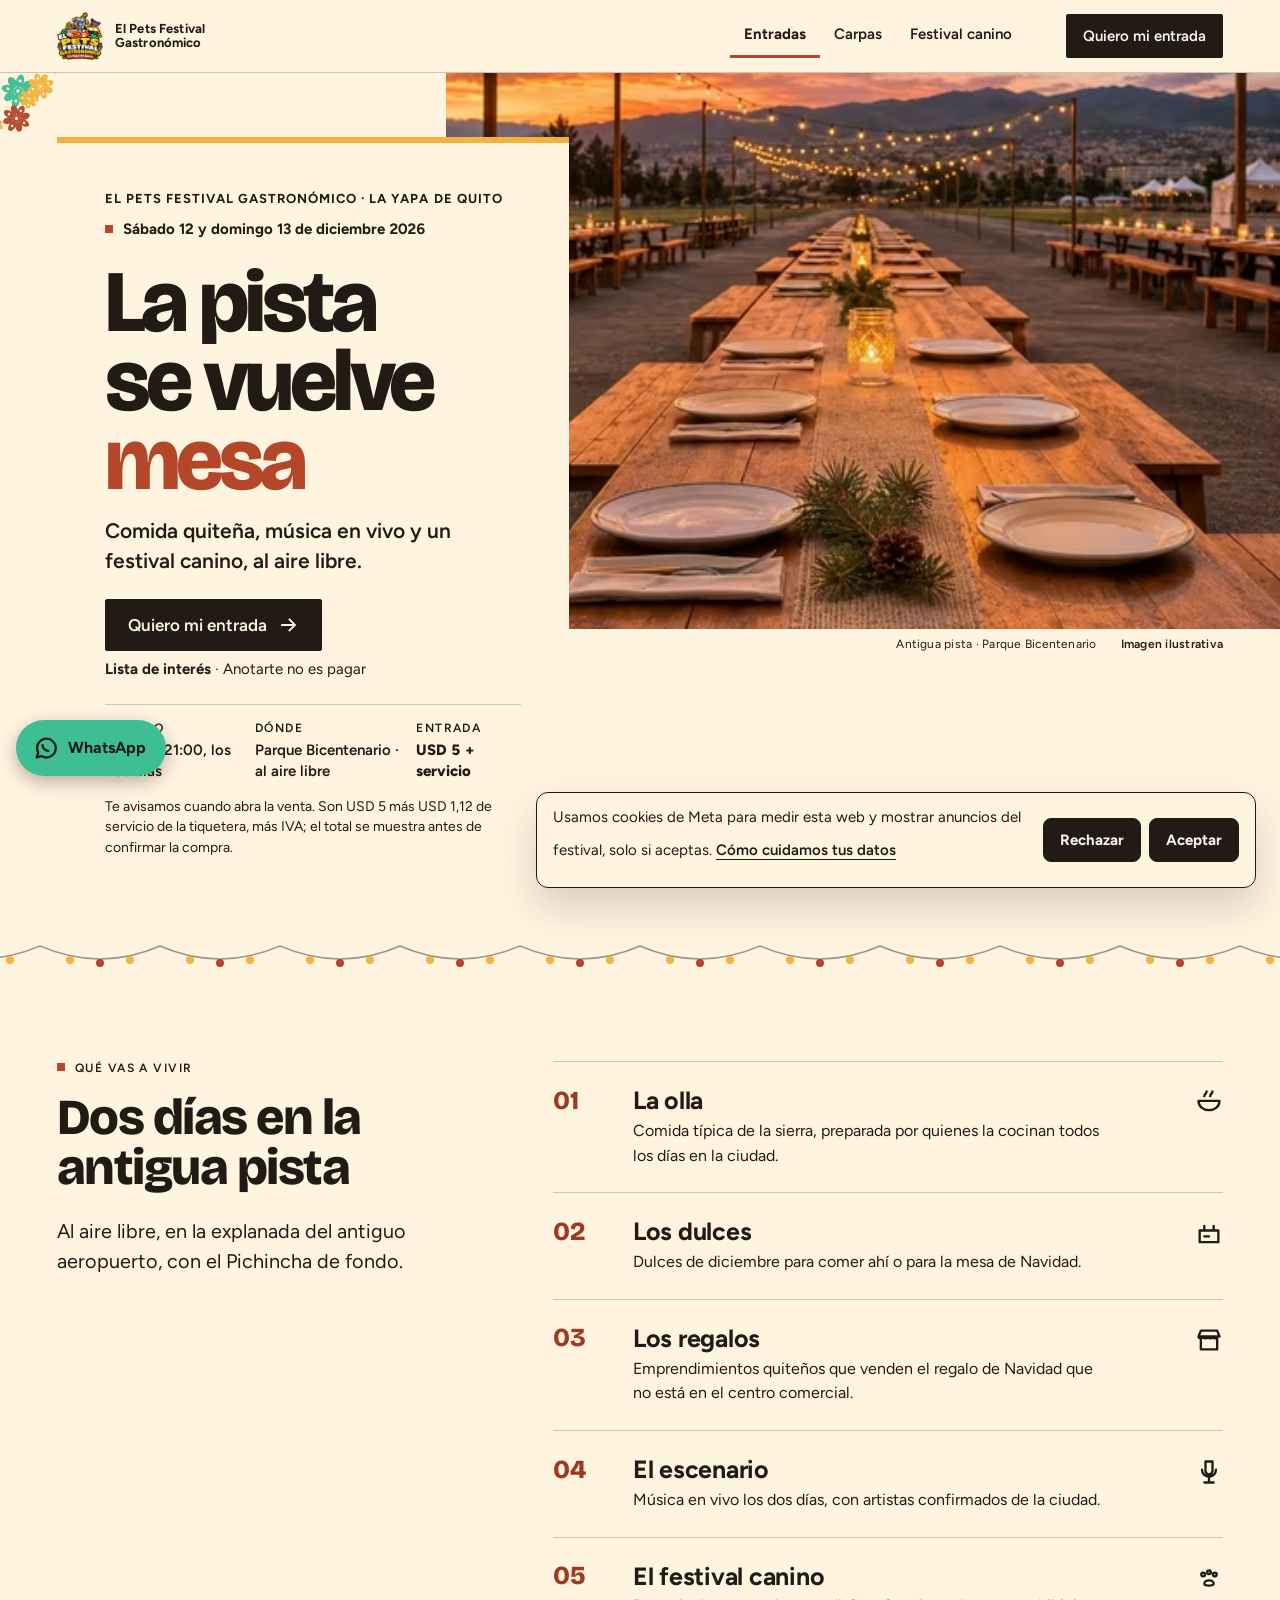
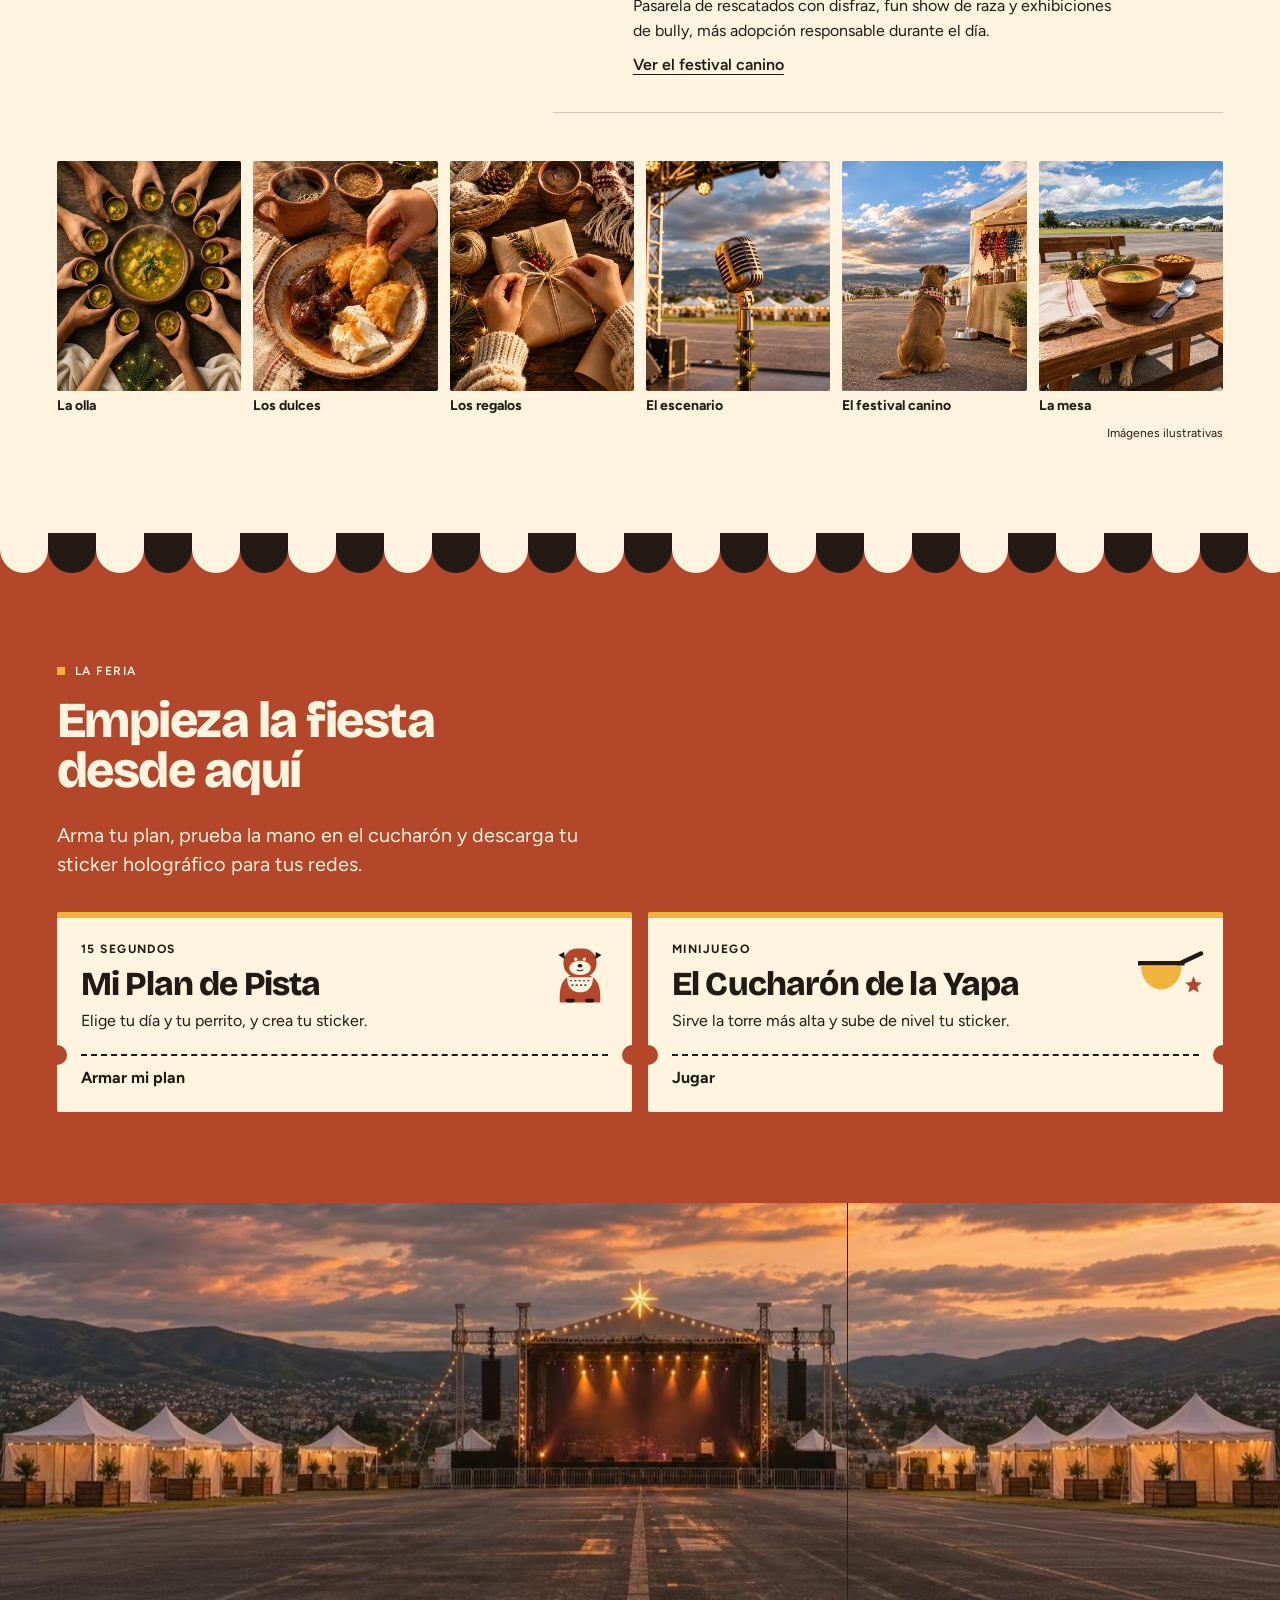
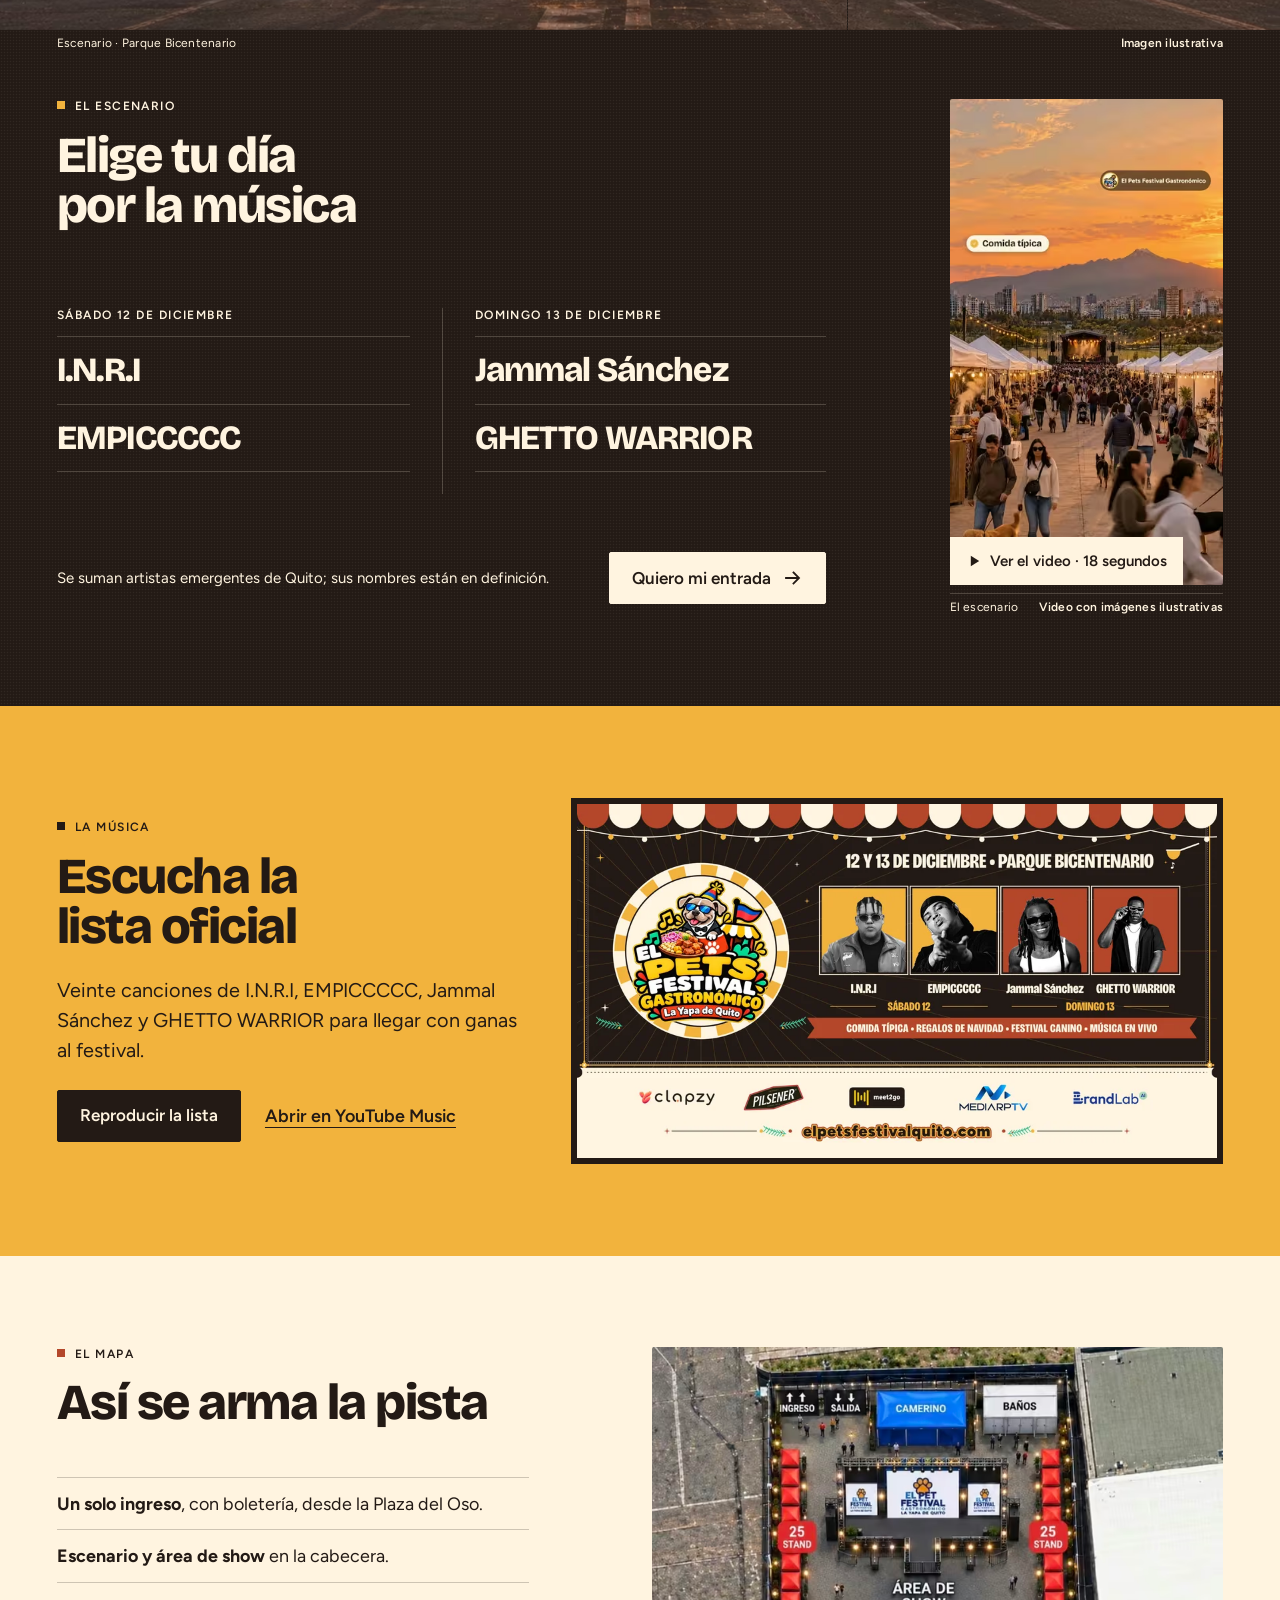
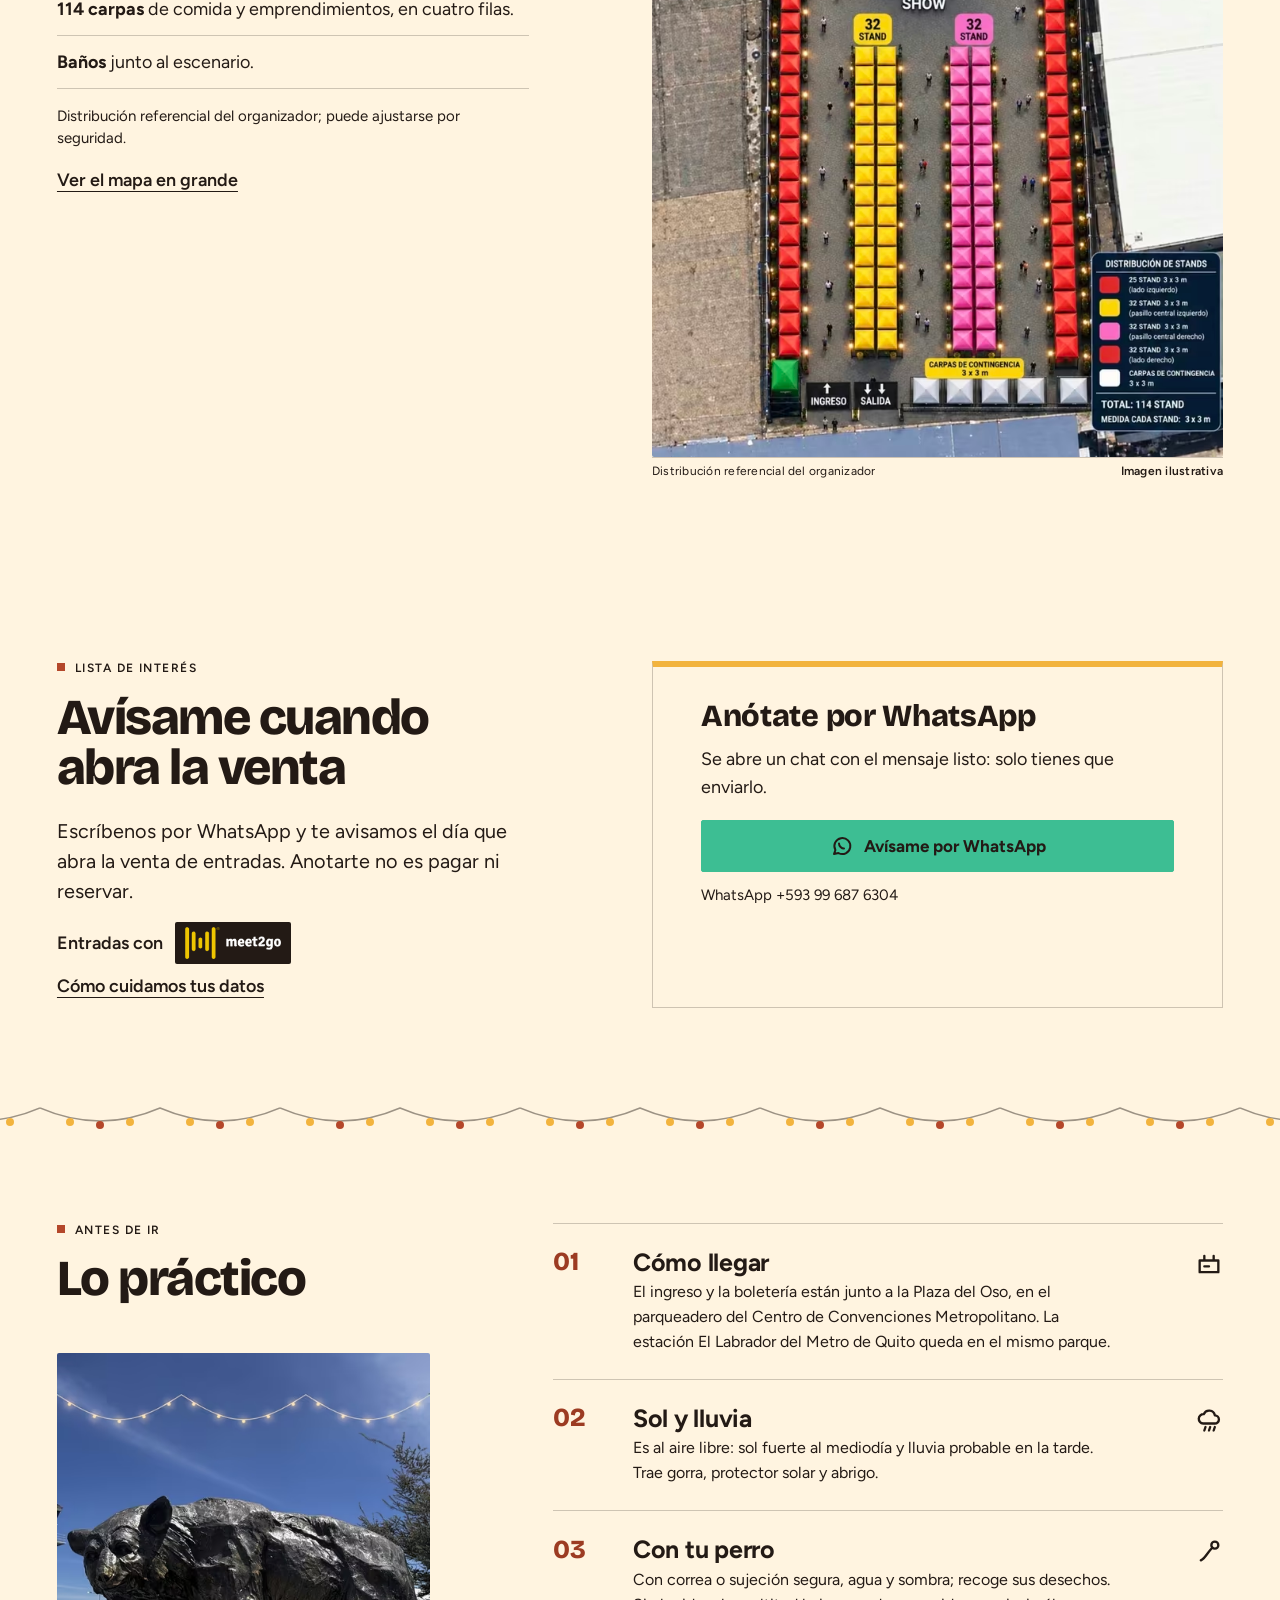
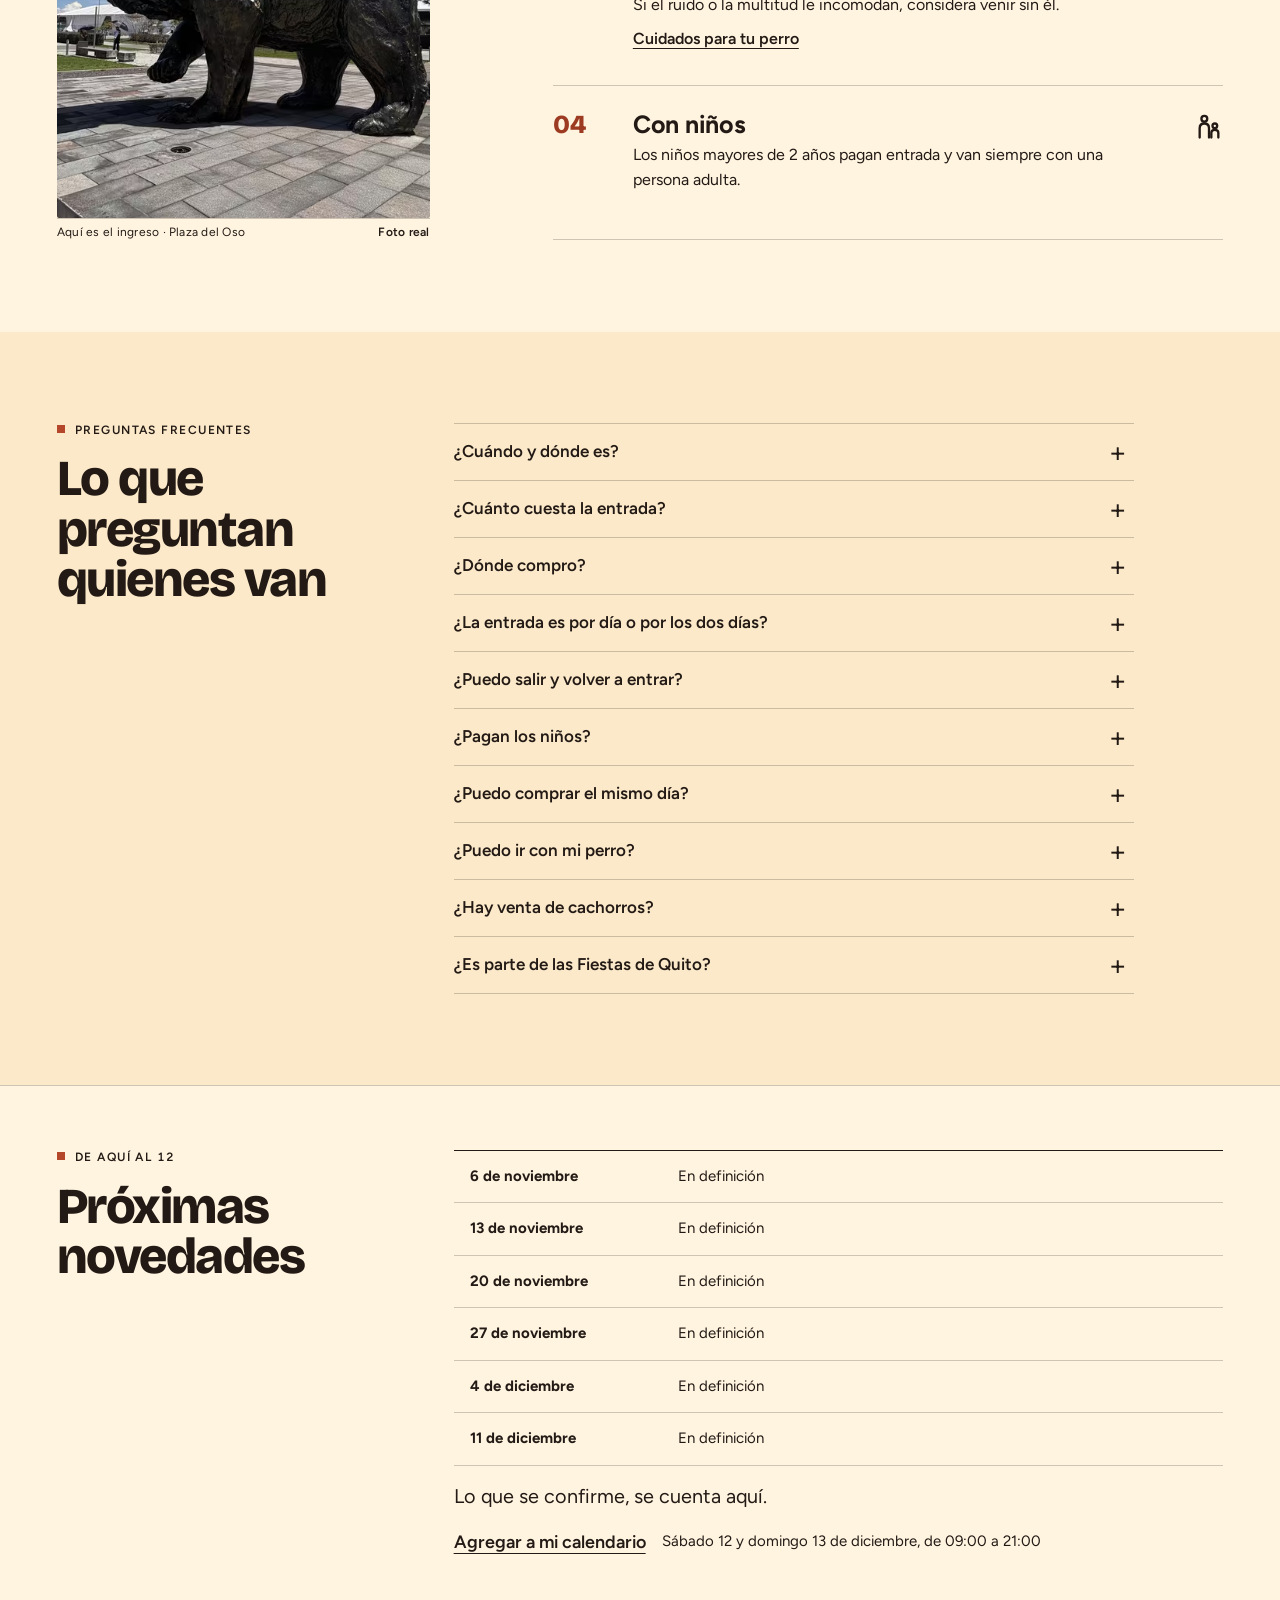
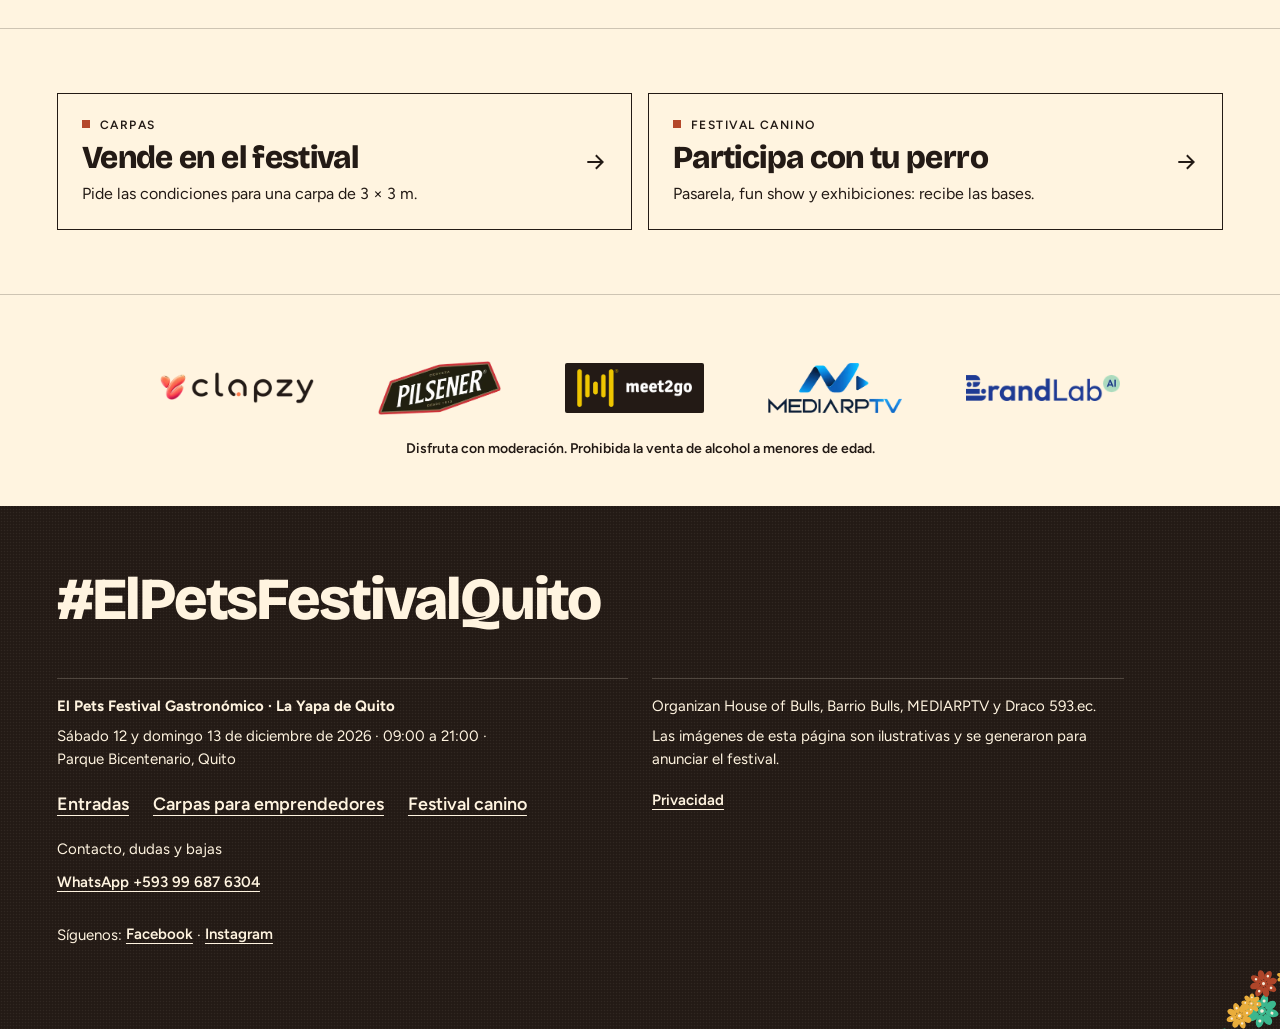
==== index.html @ fdac73c4 "Ajustes de la auditoría de La Feria Descarga con respaldo para guardar, compartir solo con el archiv" ====
<!doctype html>
<html lang="es-EC">
<head>
<meta charset="utf-8">
<meta name="viewport" content="width=device-width, initial-scale=1, viewport-fit=cover">
<title>El Pets Festival Gastronómico en Quito · 12 y 13 de diciembre</title>
<meta name="description" content="Comida típica, regalos de Navidad, festival canino y música en vivo en el Parque Bicentenario de Quito. 12 y 13 de diciembre de 2026, de 09:00 a 21:00.">
<meta name="robots" content="index, follow, max-image-preview:large, max-snippet:-1, max-video-preview:-1">
<meta name="theme-color" content="#FFF4E0">
<link rel="canonical" href="https://elpetsfestivalquito.com/">
<meta property="og:type" content="website">
<meta property="og:locale" content="es_EC">
<meta property="og:site_name" content="El Pets Festival Gastronómico">
<meta property="og:title" content="El Pets Festival Gastronómico · La Yapa de Quito · 12 y 13 de diciembre de 2026">
<meta property="og:description" content="09:00 a 21:00 cada día · Parque Bicentenario, Quito, ingreso por la Plaza del Oso · Entrada por día: USD 5 + USD 1,12 de servicio + IVA. La venta aún no abre: anótate y te avisamos.">
<meta property="og:url" content="https://elpetsfestivalquito.com/">
<meta property="og:image" content="https://elpetsfestivalquito.com/img/og-1200x630.jpg">
<meta property="og:image:type" content="image/jpeg">
<meta property="og:image:width" content="1200">
<meta property="og:image:height" content="630">
<meta property="og:image:alt" content="Imagen ilustrativa de El Pets Festival Gastronómico, 12 y 13 de diciembre de 2026, Parque Bicentenario, Quito">
<meta name="twitter:card" content="summary_large_image">
<meta name="twitter:title" content="El Pets Festival Gastronómico · La Yapa de Quito · 12 y 13 de diciembre de 2026">
<meta name="twitter:description" content="09:00 a 21:00 cada día · Parque Bicentenario, Quito, ingreso por la Plaza del Oso · Entrada por día: USD 5 + USD 1,12 de servicio + IVA. La venta aún no abre: anótate y te avisamos.">
<meta name="twitter:image" content="https://elpetsfestivalquito.com/img/og-1200x630.jpg">
<meta name="twitter:image:alt" content="Imagen ilustrativa de El Pets Festival Gastronómico, 12 y 13 de diciembre de 2026, Parque Bicentenario, Quito">
<link rel="preload" as="image" type="image/avif" media="(max-width: 599px)" href="img/r4/heroe-4x5-720.avif" imagesrcset="img/r4/heroe-4x5-480.avif 480w, img/r4/heroe-4x5-720.avif 720w, img/r4/heroe-4x5-1080.avif 1080w" imagesizes="100vw">
<link rel="preload" as="image" type="image/avif" media="(min-width: 600px)" href="img/r4/heroe-3x2-1440.avif" imagesrcset="img/r4/heroe-3x2-960.avif 960w, img/r4/heroe-3x2-1440.avif 1440w, img/r4/heroe-3x2-1728.avif 1728w" imagesizes="(min-width: 900px) 66vw, 100vw">
<link rel="preload" href="fonts/figtree-var.woff2" as="font" type="font/woff2" crossorigin>
<link rel="preload" href="fonts/bricolage-var.woff2" as="font" type="font/woff2" crossorigin>
<link rel="icon" href="favicon.svg" type="image/svg+xml">
<link rel="icon" href="favicon-48.png" sizes="48x48" type="image/png">
<link rel="icon" href="favicon-32.png" sizes="32x32" type="image/png">
<link rel="apple-touch-icon" href="apple-touch-icon.png">
<link rel="manifest" href="site.webmanifest">
<link rel="stylesheet" href="css/estilos.css?v=r77">
<script type="application/ld+json">
{
 "@context": "https://schema.org",
 "@graph": [
  {
   "@type": "WebSite",
   "@id": "https://elpetsfestivalquito.com/#website",
   "url": "https://elpetsfestivalquito.com/",
   "name": "El Pets Festival Gastronómico",
   "alternateName": "El Pets Festival Gastronómico · La Yapa de Quito",
   "inLanguage": "es-EC"
  },
  {
   "@type": "WebPage",
   "@id": "https://elpetsfestivalquito.com/#pagina",
   "url": "https://elpetsfestivalquito.com/",
   "name": "El Pets Festival Gastronómico · entradas",
   "inLanguage": "es-EC",
   "isPartOf": {
    "@id": "https://elpetsfestivalquito.com/#website"
   },
   "mainEntity": {
    "@id": "https://elpetsfestivalquito.com/#festival-2026"
   }
  },
  {
   "@type": "Event",
   "@id": "https://elpetsfestivalquito.com/#festival-2026",
   "sameAs": [
    "https://www.facebook.com/1439126199282867",
    "https://www.instagram.com/elpetsfestivalquito/"
   ],
   "url": "https://elpetsfestivalquito.com/",
   "name": "El Pets Festival Gastronómico · La Yapa de Quito",
   "description": "Festival al aire libre de comida típica quiteña, dulces de diciembre, regalos de emprendedores, festival canino, adopción responsable y música en vivo. Sábado 12 y domingo 13 de diciembre de 2026, de 09:00 a 21:00 cada día. Ingreso y boletería por la Plaza del Oso. Se necesita una entrada por día: USD 5 más USD 1,12 de servicio de la tiquetera, más IVA. La venta aún no abre.",
   "inLanguage": "es-EC",
   "startDate": "2026-12-12T09:00:00-05:00",
   "endDate": "2026-12-13T21:00:00-05:00",
   "eventStatus": "https://schema.org/EventScheduled",
   "eventAttendanceMode": "https://schema.org/OfflineEventAttendanceMode",
   "isAccessibleForFree": false,
   "offers": {
    "@type": "Offer",
    "url": "https://elpetsfestivalquito.com/#lista",
    "price": "5.00",
    "priceCurrency": "USD",
    "availability": "https://schema.org/PreOrder",
    "description": "Entrada por día: USD 5 más USD 1,12 de servicio de la tiquetera, más IVA. La venta aún no abre."
   },
   "location": {
    "@id": "https://elpetsfestivalquito.com/#lugar"
   },
   "image": [
    "https://elpetsfestivalquito.com/img/evento/evento-1x1.jpg",
    "https://elpetsfestivalquito.com/img/evento/evento-4x3.jpg",
    "https://elpetsfestivalquito.com/img/evento/evento-16x9.jpg"
   ],
   "organizer": [
    {
     "@type": "Organization",
     "name": "House of Bulls",
     "url": "https://elpetsfestivalquito.com/"
    },
    {
     "@type": "Organization",
     "name": "Barrio Bulls",
     "url": "https://elpetsfestivalquito.com/"
    },
    {
     "@type": "Organization",
     "name": "MEDIARPTV",
     "url": "https://elpetsfestivalquito.com/"
    },
    {
     "@type": "Organization",
     "name": "Draco 593.ec",
     "url": "https://elpetsfestivalquito.com/"
    }
   ],
   "performer": [
    {
     "@type": "MusicGroup",
     "name": "I.N.R.I"
    },
    {
     "@type": "MusicGroup",
     "name": "EMPICCCCC"
    },
    {
     "@type": "Person",
     "name": "Jammal Sánchez"
    },
    {
     "@type": "MusicGroup",
     "name": "GHETTO WARRIOR"
    }
   ],
   "subEvent": [
    {
     "@type": "Event",
     "@id": "https://elpetsfestivalquito.com/#sabado-12",
     "url": "https://elpetsfestivalquito.com/",
     "name": "El Pets Festival Gastronómico · sábado 12 de diciembre",
     "description": "Jornada de 09:00 a 21:00. En el escenario: I.N.R.I y EMPICCCCC.",
     "startDate": "2026-12-12T09:00:00-05:00",
     "endDate": "2026-12-12T21:00:00-05:00",
     "eventStatus": "https://schema.org/EventScheduled",
     "eventAttendanceMode": "https://schema.org/OfflineEventAttendanceMode",
     "location": {
      "@id": "https://elpetsfestivalquito.com/#lugar"
     },
     "image": [
      "https://elpetsfestivalquito.com/img/evento/evento-1x1.jpg",
      "https://elpetsfestivalquito.com/img/evento/evento-4x3.jpg",
      "https://elpetsfestivalquito.com/img/evento/evento-16x9.jpg"
     ],
     "performer": [
      {
       "@type": "MusicGroup",
       "name": "I.N.R.I"
      },
      {
       "@type": "MusicGroup",
       "name": "EMPICCCCC"
      }
     ],
     "organizer": [
      {
       "@type": "Organization",
       "name": "House of Bulls",
       "url": "https://elpetsfestivalquito.com/"
      },
      {
       "@type": "Organization",
       "name": "Barrio Bulls",
       "url": "https://elpetsfestivalquito.com/"
      },
      {
       "@type": "Organization",
       "name": "MEDIARPTV",
       "url": "https://elpetsfestivalquito.com/"
      },
      {
       "@type": "Organization",
       "name": "Draco 593.ec",
       "url": "https://elpetsfestivalquito.com/"
      }
     ],
     "offers": {
      "@type": "Offer",
      "url": "https://elpetsfestivalquito.com/#lista",
      "price": "5.00",
      "priceCurrency": "USD",
      "availability": "https://schema.org/PreOrder",
      "description": "Entrada por día: USD 5 más USD 1,12 de servicio de la tiquetera, más IVA. La venta aún no abre."
     }
    },
    {
     "@type": "Event",
     "@id": "https://elpetsfestivalquito.com/#domingo-13",
     "url": "https://elpetsfestivalquito.com/",
     "name": "El Pets Festival Gastronómico · domingo 13 de diciembre",
     "description": "Jornada de 09:00 a 21:00. En el escenario: Jammal Sánchez y GHETTO WARRIOR.",
     "startDate": "2026-12-13T09:00:00-05:00",
     "endDate": "2026-12-13T21:00:00-05:00",
     "eventStatus": "https://schema.org/EventScheduled",
     "eventAttendanceMode": "https://schema.org/OfflineEventAttendanceMode",
     "location": {
      "@id": "https://elpetsfestivalquito.com/#lugar"
     },
     "image": [
      "https://elpetsfestivalquito.com/img/evento/evento-1x1.jpg",
      "https://elpetsfestivalquito.com/img/evento/evento-4x3.jpg",
      "https://elpetsfestivalquito.com/img/evento/evento-16x9.jpg"
     ],
     "performer": [
      {
       "@type": "Person",
       "name": "Jammal Sánchez"
      },
      {
       "@type": "MusicGroup",
       "name": "GHETTO WARRIOR"
      }
     ],
     "organizer": [
      {
       "@type": "Organization",
       "name": "House of Bulls",
       "url": "https://elpetsfestivalquito.com/"
      },
      {
       "@type": "Organization",
       "name": "Barrio Bulls",
       "url": "https://elpetsfestivalquito.com/"
      },
      {
       "@type": "Organization",
       "name": "MEDIARPTV",
       "url": "https://elpetsfestivalquito.com/"
      },
      {
       "@type": "Organization",
       "name": "Draco 593.ec",
       "url": "https://elpetsfestivalquito.com/"
      }
     ],
     "offers": {
      "@type": "Offer",
      "url": "https://elpetsfestivalquito.com/#lista",
      "price": "5.00",
      "priceCurrency": "USD",
      "availability": "https://schema.org/PreOrder",
      "description": "Entrada por día: USD 5 más USD 1,12 de servicio de la tiquetera, más IVA. La venta aún no abre."
     }
    }
   ]
  },
  {
   "@type": "Place",
   "@id": "https://elpetsfestivalquito.com/#lugar",
   "name": "Parque Bicentenario, espacio exterior del Centro de Convenciones Metropolitano de Quito",
   "description": "Al aire libre, en la explanada del antiguo aeropuerto. Ingreso y boletería por la Plaza del Oso, en el parqueadero del Centro de Convenciones.",
   "address": {
    "@type": "PostalAddress",
    "streetAddress": "Av. Amazonas y Curaray",
    "addressLocality": "Quito",
    "addressRegion": "Pichincha",
    "addressCountry": "EC"
   }
  }
 ]
}
</script>
<script>/* Si una imagen falla, usa su JPG o PNG y reintenta una vez. */document.addEventListener("error",function(e){var i=e.target;if(!i||i.tagName!=="IMG"||i.dataset.r)return;i.dataset.r="1";var p=i.parentNode;if(p&&p.tagName==="PICTURE"){[].slice.call(p.querySelectorAll("source")).forEach(function(s){p.removeChild(s)})}var u=(i.getAttribute("src")||"").split("?")[0];i.removeAttribute("srcset");setTimeout(function(){i.src=u+"?r=1"},800)},true);</script>
</head>
<body class="pagina-entrada">
<svg class="sprite" aria-hidden="true" focusable="false" width="0" height="0">
 <symbol id="i-flecha" viewBox="0 0 20 20"><path d="M3 10h12M10.5 4.5 16 10l-5.5 5.5" fill="none" stroke="currentColor" stroke-width="1.8" stroke-linecap="square"/></symbol>
 <symbol id="i-play" viewBox="0 0 20 20"><path d="M6 3.5v13L16.5 10z" fill="currentColor"/></symbol>
</svg>
<a class="saltar" href="#principal">Saltar al contenido</a>

<header class="barra" role="banner">
 <div class="barra__in">
  <a class="barra__marca" href="./" aria-label="El Pets Festival Gastronómico, página de entradas">
   <img data-rol="logo" src="[data-uri]" width="46" height="48" alt="">
   <span class="barra__nombre" aria-hidden="true">El Pets Festival<br>Gastronómico</span>
  </a>
  <nav class="paginas" aria-label="Páginas del festival">
   <a href="./" aria-current="page"><span class="corto">Entradas</span><span class="largo">Entradas</span></a>
   <a href="carpas.html"><span class="corto">Carpas</span><span class="largo">Carpas</span></a>
   <a href="canino.html"><span class="corto">Canino</span><span class="largo">Festival canino</span></a>
  </nav>
  <a class="boton boton--chico" href="https://wa.me/593996876304?text=Hola%2C%20quiero%20que%20me%20avisen%20cuando%20abra%20la%20venta%20de%20entradas%20de%20El%20Pets%20Festival." target="_blank" rel="noopener">Quiero mi entrada</a>
 </div>
</header>

<main id="principal">
<section class="heroe" id="inicio" aria-labelledby="titulo">
 <img class="papel papel--heroe" src="[data-uri]" alt="" aria-hidden="true" width="120" height="120">
 <figure class="heroe__foto foto">
  <picture><source media="(min-width: 600px)" type="image/avif" srcset="img/r4/heroe-3x2-960.avif 960w, img/r4/heroe-3x2-1440.avif 1440w, img/r4/heroe-3x2-1728.avif 1728w" sizes="(min-width: 900px) 66vw, 100vw"><source media="(min-width: 600px)" type="image/webp" srcset="img/r4/heroe-3x2-960.webp 960w, img/r4/heroe-3x2-1440.webp 1440w, img/r4/heroe-3x2-1728.webp 1728w" sizes="(min-width: 900px) 66vw, 100vw"><source media="(min-width: 600px)" srcset="img/r4/heroe-3x2-960.jpg 960w, img/r4/heroe-3x2-1440.jpg 1440w, img/r4/heroe-3x2-1728.jpg 1728w" sizes="(min-width: 900px) 66vw, 100vw" width="1440" height="960"><source type="image/avif" srcset="img/r4/heroe-4x5-480.avif 480w, img/r4/heroe-4x5-720.avif 720w, img/r4/heroe-4x5-1080.avif 1080w" sizes="100vw"><source type="image/webp" srcset="img/r4/heroe-4x5-480.webp 480w, img/r4/heroe-4x5-720.webp 720w, img/r4/heroe-4x5-1080.webp 1080w" sizes="100vw"><img data-rol="imagen" src="img/r4/heroe-4x5-720.jpg" srcset="img/r4/heroe-4x5-480.jpg 480w, img/r4/heroe-4x5-720.jpg 720w, img/r4/heroe-4x5-1080.jpg 1080w" sizes="100vw" width="720" height="900" fetchpriority="high" alt="Mesa larga de madera con ramas de pino y velas sobre la antigua pista del Parque Bicentenario al atardecer, bajo hilos de luces, con carpas blancas y las montañas al fondo"></picture>
  <figcaption class="foto__pie"><span class="foto__lugar">Antigua pista · Parque Bicentenario</span><span>Imagen ilustrativa</span></figcaption>
 </figure>

 <div class="heroe__cartela cartela">
  <p class="portada__evento">El Pets Festival Gastronómico · La Yapa de Quito</p>
  <p class="heroe__fecha ceja-marca" data-rol="etiqueta" data-invariante="fecha">Sábado 12 y domingo 13 de diciembre <span class="anio">2026</span></p>
  <h1 id="titulo" data-rol="titular" data-invariante="h1"><span>La pista</span> <span>se vuelve</span> <span class="mesa">mesa</span></h1>
  <p class="portada__bajada">Comida quiteña, música en vivo y un festival canino, al aire libre.</p>
  <div class="heroe__acciones">
   <a class="boton" href="https://wa.me/593996876304?text=Hola%2C%20quiero%20que%20me%20avisen%20cuando%20abra%20la%20venta%20de%20entradas%20de%20El%20Pets%20Festival." target="_blank" rel="noopener" data-rol="cta">Quiero mi entrada <svg class="boton__flecha" aria-hidden="true" focusable="false"><use href="#i-flecha"/></svg></a>
   <p class="heroe__lista"><strong>Lista de interés</strong> · Anotarte no es pagar</p>
  </div>
  <dl class="datos">
   <div><dt>Cuándo</dt><dd>09:00 a 21:00, los dos días</dd></div>
   <div><dt>Dónde</dt><dd>Parque Bicentenario · al aire libre</dd></div>
   <div><dt>Entrada</dt><dd class="precio" data-rol="cifra" data-invariante="precio">USD 5 + servicio</dd></div>
  </dl>
  <p class="micro precio__nota">Te avisamos cuando abra la venta. Son USD 5 más USD 1,12 de servicio de la tiquetera, más IVA; el total se muestra antes de confirmar la compra.</p>
 </div>

</section>

<div class="hilo" aria-hidden="true"></div>
<section class="seccion pista" id="vivir" aria-labelledby="t-vivir">
 <div class="contenedor reticula">
  <header class="pista__cabeza">
   <p class="indice">Qué vas a vivir</p>
   <h2 id="t-vivir">Dos días en la antigua pista</h2>
   <p class="intro">Al aire libre, en la explanada del antiguo aeropuerto, con el Pichincha de fondo.</p>
  </header>
  <ol class="menu" role="list">
   <li class="menu__fila"><span class="menu__num">01</span><div><h3>La olla</h3><p>Comida típica de la sierra, preparada por quienes la cocinan todos los días en la ciudad.</p></div><img src="img/pictos/picto_comida.svg" alt="" width="28" height="28"></li>
   <li class="menu__fila"><span class="menu__num">02</span><div><h3>Los dulces</h3><p>Dulces de diciembre para comer ahí o para la mesa de Navidad.</p></div><img src="img/pictos/picto_asistir.svg" alt="" width="28" height="28"></li>
   <li class="menu__fila"><span class="menu__num">03</span><div><h3>Los regalos</h3><p>Emprendimientos quiteños que venden el regalo de Navidad que no está en el centro comercial.</p></div><img src="img/pictos/picto_expositores.svg" alt="" width="28" height="28"></li>
   <li class="menu__fila"><span class="menu__num">04</span><div><h3>El escenario</h3><p>Música en vivo los dos días, con artistas confirmados de la ciudad.</p></div><img src="img/pictos/picto_escenario.svg" alt="" width="28" height="28"></li>
   <li class="menu__fila"><span class="menu__num">05</span><div><h3>El festival canino</h3><p>Pasarela de rescatados con disfraz, fun show de raza y exhibiciones de bully, más adopción responsable durante el día. <a class="enlace" href="canino.html">Ver el festival canino</a></p></div><img src="img/pictos/picto_festival_canino.svg" alt="" width="28" height="28"></li>
  </ol>
  <ul class="vitrina" role="list"><li><picture><source type="image/avif" srcset="img/r4/v-olla-360.avif 360w, img/r4/v-olla-540.avif 540w" sizes="(min-width: 900px) 15vw, (min-width: 600px) 30vw, 46vw"><source type="image/webp" srcset="img/r4/v-olla-360.webp 360w, img/r4/v-olla-540.webp 540w" sizes="(min-width: 900px) 15vw, (min-width: 600px) 30vw, 46vw"><img src="img/r4/v-olla-540.jpg" srcset="img/r4/v-olla-360.jpg 360w, img/r4/v-olla-540.jpg 540w" sizes="(min-width: 900px) 15vw, (min-width: 600px) 30vw, 46vw" width="360" height="450" loading="lazy" decoding="async" alt="Manos alrededor de una olla de locro"></picture><span>La olla</span></li><li><picture><source type="image/avif" srcset="img/r4/v-dulces-360.avif 360w, img/r4/v-dulces-540.avif 540w" sizes="(min-width: 900px) 15vw, (min-width: 600px) 30vw, 46vw"><source type="image/webp" srcset="img/r4/v-dulces-360.webp 360w, img/r4/v-dulces-540.webp 540w" sizes="(min-width: 900px) 15vw, (min-width: 600px) 30vw, 46vw"><img src="img/r4/v-dulces-540.jpg" srcset="img/r4/v-dulces-360.jpg 360w, img/r4/v-dulces-540.jpg 540w" sizes="(min-width: 900px) 15vw, (min-width: 600px) 30vw, 46vw" width="360" height="450" loading="lazy" decoding="async" alt="Plato de dulces de diciembre con queso y empanadas"></picture><span>Los dulces</span></li><li><picture><source type="image/avif" srcset="img/r4/v-regalos-360.avif 360w, img/r4/v-regalos-540.avif 540w" sizes="(min-width: 900px) 15vw, (min-width: 600px) 30vw, 46vw"><source type="image/webp" srcset="img/r4/v-regalos-360.webp 360w, img/r4/v-regalos-540.webp 540w" sizes="(min-width: 900px) 15vw, (min-width: 600px) 30vw, 46vw"><img src="img/r4/v-regalos-540.jpg" srcset="img/r4/v-regalos-360.jpg 360w, img/r4/v-regalos-540.jpg 540w" sizes="(min-width: 900px) 15vw, (min-width: 600px) 30vw, 46vw" width="360" height="450" loading="lazy" decoding="async" alt="Manos atando un regalo de papel kraft con una ramita de pino"></picture><span>Los regalos</span></li><li><picture><source type="image/avif" srcset="img/r4/v-escenario-360.avif 360w, img/r4/v-escenario-540.avif 540w" sizes="(min-width: 900px) 15vw, (min-width: 600px) 30vw, 46vw"><source type="image/webp" srcset="img/r4/v-escenario-360.webp 360w, img/r4/v-escenario-540.webp 540w" sizes="(min-width: 900px) 15vw, (min-width: 600px) 30vw, 46vw"><img src="img/r4/v-escenario-540.jpg" srcset="img/r4/v-escenario-360.jpg 360w, img/r4/v-escenario-540.jpg 540w" sizes="(min-width: 900px) 15vw, (min-width: 600px) 30vw, 46vw" width="360" height="450" loading="lazy" decoding="async" alt="Micrófono con guirnalda de pino frente a la pista"></picture><span>El escenario</span></li><li><picture><source type="image/avif" srcset="img/r4/v-perro-360.avif 360w, img/r4/v-perro-540.avif 540w" sizes="(min-width: 900px) 15vw, (min-width: 600px) 30vw, 46vw"><source type="image/webp" srcset="img/r4/v-perro-360.webp 360w, img/r4/v-perro-540.webp 540w" sizes="(min-width: 900px) 15vw, (min-width: 600px) 30vw, 46vw"><img src="img/r4/v-perro-540.jpg" srcset="img/r4/v-perro-360.jpg 360w, img/r4/v-perro-540.jpg 540w" sizes="(min-width: 900px) 15vw, (min-width: 600px) 30vw, 46vw" width="360" height="450" loading="lazy" decoding="async" alt="Perro con pañuelo navideño mirando una carpa"></picture><span>El festival canino</span></li><li><picture><source type="image/avif" srcset="img/r4/v-mesa-360.avif 360w, img/r4/v-mesa-540.avif 540w" sizes="(min-width: 900px) 15vw, (min-width: 600px) 30vw, 46vw"><source type="image/webp" srcset="img/r4/v-mesa-360.webp 360w, img/r4/v-mesa-540.webp 540w" sizes="(min-width: 900px) 15vw, (min-width: 600px) 30vw, 46vw"><img src="img/r4/v-mesa-540.jpg" srcset="img/r4/v-mesa-360.jpg 360w, img/r4/v-mesa-540.jpg 540w" sizes="(min-width: 900px) 15vw, (min-width: 600px) 30vw, 46vw" width="360" height="450" loading="lazy" decoding="async" alt="Plato de locro sobre una mesa de madera en el parque"></picture><span>La mesa</span></li></ul><p class="vitrina__nota">Imágenes ilustrativas</p>
 </div>
</section>

<section class="seccion feria" id="feria" aria-labelledby="t-feria">
 <div class="contenedor">
  <header class="feria__cabeza">
   <p class="indice">La Feria</p>
   <h2 id="t-feria">Empieza la fiesta desde aquí</h2>
   <p class="intro">Arma tu plan, prueba la mano en el cucharón y descarga tu sticker holográfico para tus redes.</p>
  </header>
  <ul class="feria__boletos" role="list">
   <li><button class="boleto" type="button" id="feria-abrir-plan" data-pieza="plan"><img class="boleto__arte" src="img/pictos/perro_bully_babero.svg" width="96" height="96" loading="lazy" alt=""><span class="boleto__kicker">15 segundos</span><span class="boleto__titulo">Mi Plan de Pista</span><span class="boleto__texto">Elige tu día y tu perrito, y crea tu sticker.</span><span class="boleto__ir">Armar mi plan</span></button></li>
   <li><button class="boleto" type="button" id="feria-abrir-cucharon" data-pieza="cucharon"><svg class="boleto__arte" viewBox="0 0 96 96" aria-hidden="true"><path d="M58 40L88 26" stroke="#231A15" stroke-width="6" stroke-linecap="round"/><rect x="4" y="36" width="62" height="6" fill="#231A15"/><path d="M8 42H62C62 62 48 74 35 74S8 62 8 42Z" fill="#F2B33D"/><path d="M78 56l3 8 8 1-6 5 2 8-7-4-7 4 2-8-6-5 8-1Z" fill="#B4472A"/></svg><span class="boleto__kicker">Minijuego</span><span class="boleto__titulo">El Cucharón de la Yapa</span><span class="boleto__texto">Sirve la torre más alta y sube de nivel tu sticker.</span><span class="boleto__ir">Jugar</span></button></li>
  </ul>
  <div class="feria__escena" id="feria-escena" hidden></div>
 </div>
</section>

<section class="seccion cartel grano" id="cartel" aria-labelledby="t-cartel">
 <figure class="foto cartel__banda"><picture><source type="image/avif" srcset="img/r4/escenario-16x9-960.avif 960w, img/r4/escenario-16x9-1536.avif 1536w" sizes="100vw"><source type="image/webp" srcset="img/r4/escenario-16x9-960.webp 960w, img/r4/escenario-16x9-1536.webp 1536w" sizes="100vw"><img src="img/r4/escenario-16x9-960.jpg" srcset="img/r4/escenario-16x9-960.jpg 960w, img/r4/escenario-16x9-1536.jpg 1536w" sizes="100vw" width="1536" height="864" loading="lazy" decoding="async" alt="Escenario iluminado al atardecer sobre la antigua pista, con una estrella dorada en el techo y carpas blancas a los lados"></picture><figcaption class="foto__pie contenedor"><span class="foto__lugar">Escenario · Parque Bicentenario</span><span>Imagen ilustrativa</span></figcaption></figure>
 <div class="contenedor reticula">
  <header class="cartel__cabeza">
   <p class="indice">El escenario</p>
   <h2 id="t-cartel">Elige tu día por la música</h2>
  </header>
  <div class="dias">
   <article class="dia">
    <h3><span class="dia__nombre">Sábado</span> 12 de diciembre</h3>
    <ul role="list">
     <li><span class="artista">I.N.R.I</span></li>
     <li><span class="artista">EMPICCCCC</span></li>
    </ul>
   </article>
   <article class="dia">
    <h3><span class="dia__nombre">Domingo</span> 13 de diciembre</h3>
    <ul role="list">
     <li><span class="artista">Jammal Sánchez</span></li>
     <li><span class="artista">GHETTO WARRIOR</span></li>
    </ul>
   </article>
  </div>
  <div class="cartel__pie">
   <p class="nota">Se suman artistas emergentes de Quito; sus nombres están en definición.</p>
   <a class="boton boton--claro" href="https://wa.me/593996876304?text=Hola%2C%20quiero%20que%20me%20avisen%20cuando%20abra%20la%20venta%20de%20entradas%20de%20El%20Pets%20Festival." target="_blank" rel="noopener">Quiero mi entrada <svg class="boton__flecha" aria-hidden="true" focusable="false"><use href="#i-flecha"/></svg></a>
  </div>
  <figure class="video foto">
   <button class="video__abrir" type="button" id="abrir-video" aria-controls="video-yapa">
    <picture>
     <source type="image/avif" srcset="video/poster-360.avif 360w, video/poster-540.avif 540w" sizes="(min-width: 900px) 22vw, 340px">
     <source type="image/webp" srcset="video/poster-360.webp 360w, video/poster-540.webp 540w" sizes="(min-width: 900px) 22vw, 340px">
     <img src="video/poster-360.jpg" srcset="video/poster-360.jpg 360w, video/poster-540.jpg 540w" sizes="(min-width: 900px) 22vw, 340px" width="360" height="640" loading="lazy" decoding="async" alt="">
    </picture>
    <span class="video__boton"><svg aria-hidden="true" focusable="false"><use href="#i-play"/></svg><span>Ver el video · 18 segundos</span></span>
   </button>
   <video id="video-yapa" class="video__clip" width="720" height="1280" preload="none" playsinline controls hidden aria-label="Video de 18 segundos, sin sonido: El Pets Festival Gastronómico, La Yapa de Quito, sábado 12 y domingo 13 de diciembre en el Parque Bicentenario">
    <source src="video/la-yapa-de-quito.mp4" type="video/mp4">
   </video>
   <figcaption class="foto__pie"><span class="foto__lugar">El escenario</span><span>Video con imágenes ilustrativas</span></figcaption>
  </figure>
 </div>
</section>

<section class="seccion musica" id="musica" aria-labelledby="t-musica">
 <div class="contenedor musica__in">
  <header class="musica__cabeza">
   <p class="indice">La música</p>
   <h2 id="t-musica">Escucha la lista oficial</h2>
   <p class="intro">Veinte canciones de I.N.R.I, EMPICCCCC, Jammal Sánchez y GHETTO WARRIOR para llegar con ganas al festival.</p>
   <div class="musica__acciones">
    <button class="boton" type="button" id="abrir-lista">Reproducir la lista</button>
    <a class="enlace" href="https://music.youtube.com/playlist?list=PLMld4fCELYRw" target="_blank" rel="noopener">Abrir en YouTube Music</a>
   </div>
  </header>
  <div class="musica__player" id="lista-player" data-lista="PLMld4fCELYRw">
   <button class="musica__portada" type="button" id="abrir-lista-portada" aria-label="Reproducir la lista oficial">
    <picture><source type="image/webp" srcset="img/marcas/poster-lista-960.webp 960w, img/marcas/poster-lista-1440.webp 1440w" sizes="(min-width: 900px) 56vw, 100vw"><img src="img/marcas/poster-lista-960.jpg" width="960" height="540" loading="lazy" decoding="async" alt="Póster oficial de El Pets Festival con los cuatro artistas"></picture>
   </button>
  </div>
 </div>
</section>

<section class="seccion mapa-sec" id="mapa" aria-labelledby="t-mapa">
 <div class="contenedor reticula">
  <header class="mapa-sec__cabeza">
   <p class="indice">El mapa</p>
   <h2 id="t-mapa">Así se arma la pista</h2>
  </header>
  <figure class="mapa-equipo foto">
   <a class="mapa-equipo__abrir" href="img/mapa/plano-oficial.jpg" aria-label="Abrir el mapa en grande">
   <picture><source type="image/avif" srcset="img/r4/plano-oficial-480.avif 480w, img/r4/plano-oficial-720.avif 720w, img/r4/plano-oficial-1179.avif 1179w" sizes="(min-width: 900px) 40vw, 100vw"><source type="image/webp" srcset="img/r4/plano-oficial-480.webp 480w, img/r4/plano-oficial-720.webp 720w, img/r4/plano-oficial-1179.webp 1179w" sizes="(min-width: 900px) 40vw, 100vw"><img src="img/r4/plano-oficial-720.jpg" srcset="img/r4/plano-oficial-480.jpg 480w, img/r4/plano-oficial-720.jpg 720w, img/r4/plano-oficial-1179.jpg 1179w" sizes="(min-width: 900px) 40vw, 100vw" width="720" height="895" loading="lazy" decoding="async" alt="Distribución referencial del festival vista desde arriba: escenario y área de show en la cabecera; el ingreso con boletería es por la Plaza del Oso, cuatro filas de carpas a lo largo de la explanada, baños y camerino junto al escenario"></picture>
   </a>
   <figcaption class="foto__pie"><span class="foto__lugar">Distribución referencial del organizador</span><span>Imagen ilustrativa</span></figcaption>
  </figure>
  <div class="mapa-sec__texto">
   <ul class="leyenda" role="list">
     <li><strong>Un solo ingreso</strong>, con boletería, desde la Plaza del Oso.</li>
     <li><strong>Escenario y área de show</strong> en la cabecera.</li>
     <li><strong>114 carpas</strong> de comida y emprendimientos, en cuatro filas.</li>
     <li><strong>Baños</strong> junto al escenario.</li>
   </ul>
   <p class="nota">Distribución referencial del organizador; puede ajustarse por seguridad.</p>
   <p><a class="enlace" href="img/mapa/plano-oficial.jpg">Ver el mapa en grande</a></p>
  </div>
 </div>
</section>

<section class="seccion lista" id="lista" aria-labelledby="t-lista">
 <div class="contenedor reticula">
  <header class="lista__cabeza">
   <p class="indice">Lista de interés</p>
   <h2 id="t-lista">Avísame cuando abra la venta</h2>
   <p class="intro">Escríbenos por WhatsApp y te avisamos el día que abra la venta de entradas. Anotarte no es pagar ni reservar.</p>
   <p class="lista__tiquetera"><span>Entradas con</span> <span class="lista__sello"><picture><source type="image/webp" srcset="img/marcas/meet2go.webp"><img src="img/marcas/meet2go.png" width="300" height="100" loading="lazy" decoding="async" alt="Meet2Go"></picture></span></p>
   <p class="lista__privacidad"><a class="enlace" href="privacidad.html">Cómo cuidamos tus datos</a></p>
  </header>
  <div class="lista__form cartela wa"><h3 class="wa__titulo">Anótate por WhatsApp</h3><p>Se abre un chat con el mensaje listo: solo tienes que enviarlo.</p><a class="boton boton--wa" href="https://wa.me/593996876304?text=Hola%2C%20quiero%20que%20me%20avisen%20cuando%20abra%20la%20venta%20de%20entradas%20de%20El%20Pets%20Festival." target="_blank" rel="noopener"><svg aria-hidden="true" focusable="false" viewBox="0 0 24 24"><path fill="none" stroke="currentColor" stroke-width="2" stroke-linecap="round" stroke-linejoin="round" d="M4 20 L5.4 16 A8 8 0 1 1 8.4 19 Z M9 9.5 C9 12 11.5 14.5 14 14.5"/></svg>Avísame por WhatsApp</a><p class="wa__numero">WhatsApp +593&nbsp;99&nbsp;687&nbsp;6304</p></div>
 </div>
</section>

<div class="hilo" aria-hidden="true"></div>
<section class="seccion pista" id="antes" aria-labelledby="t-antes">
 <div class="contenedor reticula">
  <header class="pista__cabeza">
   <p class="indice">Antes de ir</p>
   <h2 id="t-antes">Lo práctico</h2>
  </header>
  <figure class="foto oso"><picture><source type="image/avif" srcset="img/r4/oso-4x5-480.avif 480w, img/r4/oso-4x5-720.avif 720w, img/r4/oso-4x5-1080.avif 1080w" sizes="(min-width: 900px) 30vw, 100vw"><source type="image/webp" srcset="img/r4/oso-4x5-480.webp 480w, img/r4/oso-4x5-720.webp 720w, img/r4/oso-4x5-1080.webp 1080w" sizes="(min-width: 900px) 30vw, 100vw"><img src="img/r4/oso-4x5-720.jpg" srcset="img/r4/oso-4x5-480.jpg 480w, img/r4/oso-4x5-720.jpg 720w, img/r4/oso-4x5-1080.jpg 1080w" sizes="(min-width: 900px) 30vw, 100vw" width="720" height="900" loading="lazy" decoding="async" alt="Estatua de bronce del oso en la Plaza del Oso, Parque Bicentenario, bajo un cielo azul"></picture><figcaption class="foto__pie"><span class="foto__lugar">Aquí es el ingreso · Plaza del Oso</span><span>Foto real</span></figcaption></figure>
  <ol class="menu" role="list">
   <li class="menu__fila"><span class="menu__num">01</span><div><h3>Cómo llegar</h3><p>El ingreso y la boletería están junto a la Plaza del Oso, en el parqueadero del Centro de Convenciones Metropolitano. La estación El Labrador del Metro de Quito queda en el mismo parque.</p></div><img src="img/pictos/picto_asistir.svg" alt="" width="28" height="28"></li>
   <li class="menu__fila"><span class="menu__num">02</span><div><h3>Sol y lluvia</h3><p>Es al aire libre: sol fuerte al mediodía y lluvia probable en la tarde. Trae gorra, protector solar y abrigo.</p></div><img src="img/pictos/picto_lluvia.svg" alt="" width="28" height="28"></li>
   <li class="menu__fila"><span class="menu__num">03</span><div><h3>Con tu perro</h3><p>Con correa o sujeción segura, agua y sombra; recoge sus desechos. Si el ruido o la multitud le incomodan, considera venir sin él. <a class="enlace" href="canino.html#cuidados">Cuidados para tu perro</a></p></div><img src="img/pictos/picto_correa.svg" alt="" width="28" height="28"></li>
   <li class="menu__fila"><span class="menu__num">04</span><div><h3>Con niños</h3><p>Los niños mayores de 2 años pagan entrada y van siempre con una persona adulta.</p></div><img src="img/pictos/picto_familia.svg" alt="" width="28" height="28"></li>
  </ol>
 </div>
</section>

<section class="seccion preguntas" id="preguntas" aria-labelledby="t-preguntas">
 <div class="contenedor reticula">
  <header class="preguntas__cabeza">
   <p class="indice">Preguntas frecuentes</p>
   <h2 id="t-preguntas">Lo que preguntan quienes van</h2>
  </header>
  <div class="preguntas__lista">
  <details><summary>¿Cuándo y dónde es?</summary><p>El sábado 12 y el domingo 13 de diciembre de 2026, de 09:00 a 21:00, en el espacio exterior del Centro de Convenciones Metropolitano, dentro del Parque Bicentenario, en el norte de Quito. El ingreso es por la Plaza del Oso.</p></details>
  <details><summary>¿Cuánto cuesta la entrada?</summary><p>USD 5 más USD 1,12 de servicio de la tiquetera, más IVA. El total se muestra antes de confirmar la compra.</p></details>
  <details><summary>¿Dónde compro?</summary><p>La venta abre pronto. Escríbenos por WhatsApp y te avisamos el día que abra. Compra solo en los enlaces que publique el festival.</p></details>
  <details><summary>¿La entrada es por día o por los dos días?</summary><p>Cada entrada vale para una persona y un solo ingreso. Si vienes los dos días, necesitas una entrada para cada día.</p></details>
  <details><summary>¿Puedo salir y volver a entrar?</summary><p>No. Cada entrada permite un solo ingreso: si sales, para volver necesitas una entrada nueva.</p></details>
  <details><summary>¿Pagan los niños?</summary><p>Los niños mayores de 2 años pagan entrada. Todos los niños entran con una persona adulta responsable.</p></details>
  <details><summary>¿Puedo comprar el mismo día?</summary><p>Sí, en la boletería del ingreso, si quedan entradas.</p></details>
  <details><summary>¿Puedo ir con mi perro?</summary><p>Sí, con correa o sujeción segura y bajo tu cuidado todo el tiempo. Recoge sus desechos. No pueden entrar perros con signos de enfermedad contagiosa.</p></details>
  <details><summary>¿Hay venta de cachorros?</summary><p>No. Hay adopción responsable durante el día, con la fundación.</p></details>
  <details><summary>¿Es parte de las Fiestas de Quito?</summary><p>No. Es un festival independiente, el fin de semana siguiente a las Fiestas.</p></details>
  </div>
 </div>
</section>

<section class="seccion seccion--compacta tira" id="calendario" aria-labelledby="t-tira">
 <div class="contenedor reticula">
  <header class="tira__cabeza">
   <p class="indice">De aquí al 12</p>
   <h2 id="t-tira">Próximas novedades</h2>
  </header>
  <div class="tira__cuerpo">
   <ol class="fechas" id="fechas" role="list">
        <li data-fecha="2026-11-06"><span class="fecha">6 de noviembre</span><span class="que">En definición</span></li>
    <li data-fecha="2026-11-13"><span class="fecha">13 de noviembre</span><span class="que">En definición</span></li>
    <li data-fecha="2026-11-20"><span class="fecha">20 de noviembre</span><span class="que">En definición</span></li>
    <li data-fecha="2026-11-27"><span class="fecha">27 de noviembre</span><span class="que">En definición</span></li>
    <li data-fecha="2026-12-04"><span class="fecha">4 de diciembre</span><span class="que">En definición</span></li>
    <li data-fecha="2026-12-11"><span class="fecha">11 de diciembre</span><span class="que">En definición</span></li>
   </ol>
   <p class="intro tira__frase">Lo que se confirme, se cuenta aquí.</p>
   <p class="tira__ics"><a class="enlace" href="el-pets-festival-2026.ics" download>Agregar a mi calendario</a> <span class="nota">Sábado 12 y domingo 13 de diciembre, de 09:00 a 21:00</span></p>
  </div>
 </div>
</section>

<section class="seccion seccion--compacta otras" aria-label="Otras formas de ser parte">
 <div class="contenedor otras__in">
  <a class="otra" href="carpas.html"><span class="indice">Carpas</span><span class="otra__titulo">Vende en el festival</span><span class="otra__texto">Pide las condiciones para una carpa de 3 × 3 m.</span><svg class="otra__flecha" aria-hidden="true" focusable="false"><use href="#i-flecha"/></svg></a>
  <a class="otra" href="canino.html"><span class="indice">Festival canino</span><span class="otra__titulo">Participa con tu perro</span><span class="otra__texto">Pasarela, fun show y exhibiciones: recibe las bases.</span><svg class="otra__flecha" aria-hidden="true" focusable="false"><use href="#i-flecha"/></svg></a>
 </div>
</section>
<section class="marcas" aria-label="Marcas del festival">
 <ul class="marcas__fila" role="list">
  <li class="marcas__logo marcas__logo--clapzy"><picture><source type="image/webp" srcset="img/marcas/clapzy.webp"><img src="img/marcas/clapzy.png" width="380" height="80" loading="lazy" decoding="async" alt="Clapzy"></picture></li>
  <li class="marcas__logo marcas__logo--pilsener"><picture><source type="image/webp" srcset="img/marcas/pilsener.webp"><img src="img/marcas/pilsener.png" width="320" height="139" loading="lazy" decoding="async" alt="Pilsener"></picture></li>
  <li class="marcas__logo marcas__logo--meet2go"><picture><source type="image/webp" srcset="img/marcas/meet2go.webp"><img src="img/marcas/meet2go.png" width="300" height="100" loading="lazy" decoding="async" alt="Meet2Go"></picture></li>
  <li class="marcas__logo marcas__logo--mediarptv"><picture><source type="image/webp" srcset="img/marcas/mediarptv.webp"><img src="img/marcas/mediarptv.png" width="344" height="129" loading="lazy" decoding="async" alt="MEDIARPTV"></picture></li>
  <li class="marcas__logo marcas__logo--brandlab"><picture><source type="image/webp" srcset="img/marcas/brandlab.webp"><img src="img/marcas/brandlab.png" width="380" height="64" loading="lazy" decoding="async" alt="BrandLab AI"></picture></li>
 </ul>
 <p class="marcas__aviso">Disfruta con moderación. Prohibida la venta de alcohol a menores de edad.</p>
</section>
</main>

<footer class="pie grano" role="contentinfo">
 <img class="papel papel--pie" src="[data-uri]" alt="" aria-hidden="true" width="120" height="120" loading="lazy">
 <div class="contenedor reticula">
  <p class="pie__hashtag">#ElPetsFestivalQuito</p>
  <div class="pie__datos">
   <p class="pie__nombre">El Pets Festival Gastronómico · La Yapa de Quito</p>
   <p>Sábado 12 y domingo 13 de diciembre de 2026 · 09:00 a 21:00 · Parque Bicentenario, Quito</p>
   <ul class="pie__paginas" role="list">
    <li><a class="enlace" href="./">Entradas</a></li>
    <li><a class="enlace" href="carpas.html">Carpas para emprendedores</a></li>
    <li><a class="enlace" href="canino.html">Festival canino</a></li>
   </ul>
   <p class="pie__contacto">Contacto, dudas y bajas<br><a class="enlace" href="https://wa.me/593996876304" target="_blank" rel="noopener">WhatsApp +593&nbsp;99&nbsp;687&nbsp;6304</a></p>
   <p class="pie__redes">Síguenos: <a class="enlace" href="https://www.facebook.com/1439126199282867" target="_blank" rel="noopener">Facebook</a> · <a class="enlace" href="https://www.instagram.com/elpetsfestivalquito/" target="_blank" rel="noopener">Instagram</a></p>
  </div>
  <div class="pie__legal">
   <p>Organizan House of Bulls, Barrio Bulls, MEDIARPTV y Draco 593.ec.</p>
   <p>Las imágenes de esta página son ilustrativas y se generaron para anunciar el festival.</p>
   <p><a class="enlace" href="privacidad.html">Privacidad</a></p>
  </div>
 </div>
</footer>

<script src="js/config.js?v=r77"></script>
<script src="js/app.js?v=r77" defer></script>
<aside aria-label="Contacto por WhatsApp"><a class="wa-flotante" href="https://wa.me/593996876304?text=Hola%2C%20tengo%20una%20pregunta%20sobre%20El%20Pets%20Festival." target="_blank" rel="noopener" aria-label="Escríbenos por WhatsApp"><svg aria-hidden="true" focusable="false" viewBox="0 0 24 24"><path fill="none" stroke="currentColor" stroke-width="2" stroke-linecap="round" stroke-linejoin="round" d="M4 20 L5.4 16 A8 8 0 1 1 8.4 19 Z M9 9.5 C9 12 11.5 14.5 14 14.5"/></svg><span>WhatsApp</span></a></aside>
<script src="/js/consentimiento.js?v=r77" data-pixel="29163532359953133" defer></script>
</body>
</html>
---- css/estilos.css ----
/* El Pets Festival Gastronómico · La Yapa de Quito · landing (HUECA-WEB-001) · dirección R3 «La mesa sobre la pista», pulida en R4
   Fuente de verdad: 23_LANDING/04_thinktank_visual/ACTA_R3.md y 06_auditoria_r4/ACTA_R4.md. Paleta solo con tokens del manual y mezclas por opacidad de esos tokens.
   Pares de texto (lista blanca del manual): carbón/crema 15,7 · crema/canela 5,0 · carbón/mostaza 9,2 · mostaza/carbón 9,2 · crema/carbón 15,7 · canela oscuro/crema 6,3 · carbón/menta 7,3.
   Nunca mostaza ni menta como texto sobre crema, ni crema sobre mostaza o menta. Menta solo gráfica (un único sello: «Adopción»). */

@font-face { font-family: "Bricolage Grotesque"; src: url("../fonts/bricolage-var.woff2") format("woff2"); font-weight: 800; font-stretch: 75% 100%; font-style: normal; font-display: swap; }
@font-face { font-family: "Figtree"; src: url("../fonts/figtree-var.woff2") format("woff2"); font-weight: 300 900; font-style: normal; font-display: swap; }

:root {
  /* color (manual) */
  --canela: #B4472A; --canela-oscura: #9C3B22; --mostaza: #F2B33D; --crema: #FFF4E0; --carbon: #231A15; --menta: #3DBE93;
  --crema-2: #FBE9C9;                               /* solo papel de Preguntas */
  --filete: rgb(35 26 21 / .22);                    /* carbón por opacidad: filetes de 1 px, una sola familia */
  --filete-claro: rgb(255 244 224 / .2);            /* crema por opacidad: filetes sobre carbón */
  --papel: rgb(35 26 21 / .05);                     /* carbón 5 %: estado deshabilitado y fondos de aviso */
  --sombra-pase: 0 18px 40px rgb(35 26 21 / .18);   /* la única sombra de la página */

  /* tipo */
  --titulo: "Bricolage Grotesque", "Arial Black", system-ui, sans-serif;
  --texto: "Figtree", system-ui, -apple-system, "Segoe UI", Roboto, sans-serif;
  --t-h1: clamp(2.9rem, 1rem + 5.6vw, 6.25rem);
  --t-h2: clamp(2rem, 1.3rem + 2.3vw, 3.5rem);
  --t-h3: clamp(1.25rem, 1.12rem + .55vw, 1.6rem);
  --t-cuerpo: clamp(1rem, .96rem + .2vw, 1.125rem);
  --t-lead: clamp(1.125rem, 1rem + .4vw, 1.3125rem);

  /* espacio: escala declarada (px) 4 · 8 · 12 · 16 · 24 · 32 · 48 · 64 · 96 · 128 */
  --e1: .25rem; --e2: .5rem; --e3: .75rem; --e4: 1rem; --e5: 1.5rem; --e6: 2rem; --e7: 3rem; --e8: 4rem; --e9: 6rem; --e10: 8rem;
  --sec-abre: clamp(5rem, 2.5rem + 6vw, 8rem);      /* de 80 a 128 */
  --sec: clamp(4rem, 2.5rem + 4vw, 6rem);           /* de 64 a 96 */
  --sec-compacta: clamp(3rem, 2rem + 2.5vw, 4rem);  /* de 48 a 64 */

  /* retícula: 4 columnas en móvil (márgenes 20), 12 en escritorio (máx. 1280, márgenes 48–64) */
  --ancho: 1280px;
  --margen: clamp(20px, 4.45vw, 64px);
  --calle: 12px;
  --toque: 48px;
  --curva: cubic-bezier(.2, .7, .2, 1);
}
@media (min-width: 900px) { :root { --margen: clamp(48px, 4.45vw, 64px); --calle: 24px; } }

*, *::before, *::after { box-sizing: border-box; }
html { -webkit-text-size-adjust: 100%; scroll-behavior: smooth; }
body { margin: 0; background: var(--crema); color: var(--carbon); font: 400 var(--t-cuerpo)/1.55 var(--texto); font-kerning: normal; text-rendering: optimizeLegibility; }
img, svg, video, canvas { display: block; max-width: 100%; height: auto; }
.sprite { position: absolute; width: 0; height: 0; overflow: hidden; }
.sr { position: absolute !important; width: 1px; height: 1px; margin: -1px; padding: 0; overflow: hidden; clip: rect(0 0 0 0); white-space: nowrap; border: 0; }
p { margin: 0 0 var(--e4); }
a { color: inherit; text-decoration-thickness: 1px; text-underline-offset: .22em; }
a:hover { color: var(--canela-oscura); }
[hidden] { display: none !important; }
main [id] { scroll-margin-top: 88px; }
strong { font-weight: 700; }

/* foco: doble anillo crema/carbón, visible sobre cualquier fondo */
:focus { outline: none; }
:focus-visible { outline: 2px solid var(--crema); outline-offset: 2px; box-shadow: 0 0 0 6px var(--carbon); }

.saltar { position: absolute; left: -999px; top: 8px; z-index: 50; background: var(--carbon); color: var(--crema); padding: 12px 16px; }
.saltar:focus { left: 16px; }

/* ---------- tipografía ---------- */
h1, h2 { font-family: var(--titulo); font-weight: 800; margin: 0; font-optical-sizing: none; }
h1 { font-size: var(--t-h1); line-height: .9; letter-spacing: -.045em; font-variation-settings: "opsz" 96, "wdth" 100; }
h1 > span { display: block; }
h2 { font-size: var(--t-h2); line-height: 1; letter-spacing: -.03em; font-variation-settings: "opsz" 48, "wdth" 100; text-wrap: balance; max-width: 16ch; margin-bottom: var(--e5); }
h3 { font: 700 var(--t-h3)/1.15 var(--texto); letter-spacing: -.01em; margin: 0 0 var(--e2); }
.indice, .ceja { font: 600 .75rem/1.3 var(--texto); letter-spacing: .12em; text-transform: uppercase; margin: 0 0 var(--e4); font-variant-numeric: tabular-nums; }
/* S3: cuadrado canela (carpa en planta) antes de cada ceja; mostaza sobre canela y carbón */
.indice::before, .ceja::before, .ceja-marca::before { content: ""; display: inline-block; width: 8px; height: 8px; margin-right: 10px; vertical-align: .08em; background: var(--canela); }
.pase .indice::before, .cartel .indice::before { background: var(--mostaza); }
.lead { font: 600 var(--t-lead)/1.45 var(--texto); max-width: 34ch; }
.intro { font-size: clamp(1.0625rem, 1rem + .3vw, 1.25rem); line-height: 1.5; max-width: 52ch; }
.nota { font-size: .9375rem; line-height: 1.5; max-width: 60ch; }
.micro { font-size: .875rem; line-height: 1.45; margin: 0; max-width: 46ch; }
.opcional { font-weight: 400; }
.cifra, .hora, .fecha, .precio, .menu__num, .cuidados__num, .anio, .mapa__num { font-variant-numeric: tabular-nums lining-nums; }
.angosto { max-width: 760px; }

/* ---------- retícula ---------- */
.contenedor { width: min(100% - 2 * var(--margen), var(--ancho)); margin-inline: auto; }
.reticula { display: grid; grid-template-columns: repeat(4, minmax(0, 1fr)); column-gap: var(--calle); }
.reticula > * { grid-column: 1 / -1; min-width: 0; }
@media (min-width: 900px) { .reticula { grid-template-columns: repeat(12, minmax(0, 1fr)); } }

.seccion { padding-block: var(--sec); }
.seccion--abre { padding-block: var(--sec-abre); }
.seccion--compacta { padding-block: var(--sec-compacta); }

/* ---------- botones y enlaces ---------- */
.boton { display: inline-flex; align-items: center; justify-content: center; gap: var(--e3); min-height: 52px; padding: 0 22px; width: 100%;
  background: var(--carbon); color: var(--crema); border: 1px solid var(--carbon); border-radius: 2px;
  font: 600 1.0625rem/1.1 var(--texto); text-decoration: none; cursor: pointer; -webkit-tap-highlight-color: transparent;
  transition: background-color 160ms var(--curva), border-color 160ms var(--curva), color 160ms var(--curva); }
.boton__flecha { width: 20px; height: 20px; flex: none; transition: transform 160ms var(--curva); }
.boton__flecha--abajo { transform: rotate(90deg); }
.boton:hover { background: var(--canela-oscura); border-color: var(--canela-oscura); color: var(--crema); }
.boton:hover .boton__flecha:not(.boton__flecha--abajo) { transform: translateX(3px); }
.boton:active { background: var(--canela-oscura); box-shadow: inset 0 0 0 2px var(--carbon); }
.boton--claro { background: var(--crema); color: var(--carbon); border-color: var(--crema); }
.boton--claro:hover { background: var(--mostaza); border-color: var(--mostaza); color: var(--carbon); }
.boton--linea, .boton--secundario { background: transparent; color: var(--carbon); }
.boton--linea:hover, .boton--secundario:hover { background: var(--carbon); color: var(--crema); border-color: var(--carbon); }
.boton--chico { min-height: 44px; padding: 0 16px; font-size: .9375rem; width: auto; }
.boton[disabled], .boton[disabled]:hover { background: var(--papel); color: var(--carbon); border: 1px dashed var(--carbon); cursor: not-allowed; box-shadow: none; }
/* S4: en móvil, CTA a ancho completo con la flecha al extremo */
.boton:has(> .boton__flecha) { justify-content: space-between; padding-inline: 22px 18px; }
@media (min-width: 720px) { .boton { width: auto; } .boton:has(> .boton__flecha) { justify-content: center; padding-inline: 22px; } }

.enlace, .enlace-44 { display: inline-flex; align-items: center; min-height: 44px; font-weight: 600; text-decoration: underline; text-decoration-thickness: 1px; text-underline-offset: .28em; }
.enlace:hover, .enlace-44:hover { text-decoration-thickness: 2px; }
button.enlace { background: none; border: 0; padding: 0; color: inherit; font: inherit; font-weight: 600; cursor: pointer; }

/* ---------- fotos: S1, pie en flujo con filete (lugar a la izquierda, «Imagen ilustrativa» a la derecha) ---------- */
.foto { position: relative; margin: 0; }
.foto img { border-radius: 2px; }
.foto__pie { display: flex; flex-wrap: wrap; justify-content: space-between; align-items: baseline; gap: 0 var(--e3); margin: 0; padding: 6px 0 0; border-top: 1px solid var(--filete);
  font: 600 .75rem/1.25 var(--texto); letter-spacing: .02em; }
.foto__lugar { font-weight: 400; }
.foto__pie > span { white-space: nowrap; }
.foto__pie > span:last-child { margin-left: auto; }
.cartel .foto__pie { border-top-color: var(--filete-claro); }

/* papel picado: solo esquinas (72 px en móvil, 120 px en escritorio) */
.papel { position: absolute; width: 72px; height: 72px; pointer-events: none; z-index: 1; }
@media (min-width: 900px) { .papel { width: 120px; height: 120px; } }

/* grano casi invisible: solo pase, cartel y pie. Va en border-image (tesela de 3 px, relleno «fill», borde 0): se pinta
   detrás del contenido como antes, pero no es una capa ni un pseudoelemento, así axe puede calcular el contraste del fondo. */
.grano { position: relative; isolation: isolate;
  border-image: url("data:image/svg+xml,%3Csvg xmlns='http://www.w3.org/2000/svg' width='3' height='3'%3E%3Ccircle cx='1.5' cy='1.5' r='.7' fill='%23231A15' fill-opacity='.04'/%3E%3C/svg%3E") 0 fill / 0 / 0 repeat; }
.cartel.grano, .pie.grano { border-image-source: url("data:image/svg+xml,%3Csvg xmlns='http://www.w3.org/2000/svg' width='3' height='3'%3E%3Ccircle cx='1.5' cy='1.5' r='.7' fill='%23FFF4E0' fill-opacity='.06'/%3E%3C/svg%3E"); }

/* cartela: crema con filo superior mostaza de 6 px (héroe y lista) */
.cartela { background: var(--crema); border-top: 6px solid var(--mostaza); }

/* ---------- barra ---------- */
.barra { position: sticky; top: 0; z-index: 30; background: var(--crema); border-bottom: 1px solid var(--filete); padding-top: env(safe-area-inset-top, 0px); }
.barra__in { display: flex; align-items: center; gap: var(--e4); width: min(100% - 2 * var(--margen), var(--ancho)); margin-inline: auto; min-height: 60px; }
.barra__marca { display: inline-flex; align-items: center; gap: var(--e3); text-decoration: none; min-height: 44px; }
.barra__marca img { width: 40px; height: auto; }
.barra__nombre { display: none; font: 700 .8125rem/1.1 var(--texto); letter-spacing: .01em; }
.barra__nav { display: none; gap: var(--e5); margin-left: auto; }
.barra__nav a { display: inline-flex; align-items: center; justify-content: center; min-height: 44px; min-width: 44px; font-weight: 600; font-size: .9375rem; text-decoration: none; }
.barra__nav a:hover { text-decoration: underline; text-decoration-thickness: 1px; text-underline-offset: .3em; color: var(--carbon); }
.barra .boton--chico { margin-left: auto; }
@media (min-width: 480px) { .barra__nombre { display: block; } }
@media (min-width: 900px) {
  .barra__in { min-height: 72px; }
  .barra__marca img { width: 46px; }
  .barra__nav { display: flex; }
  .barra .boton--chico { margin-left: var(--e3); }
}
/* alturas muy reducidas (horizontal, zoom alto): la barra deja de ser fija */
@media (max-height: 500px) { .barra { position: relative; } main [id] { scroll-margin-top: 8px; } }

/* ---------- héroe ---------- */
.heroe { position: relative; padding-bottom: var(--e2); }
.papel--heroe { top: 0; left: 0; }
.heroe__foto img { width: 100%; height: min(44vh, 100vw); min-height: 280px; object-fit: cover; object-position: 50% 28%; border-radius: 0; }
.heroe__foto .foto__pie { padding: 6px var(--margen) 0; border-top: 0; }
.heroe__cartela { position: relative; z-index: 2; margin: var(--e2) calc(var(--margen) - 12px) 0; padding: var(--e5) 12px var(--e5); animation: subir 280ms var(--curva) both; }
.heroe__fecha { font: 700 .9375rem/1.3 var(--texto); margin: 0 0 var(--e4); }
.heroe h1 { margin: 0 0 var(--e3); }
.mesa { color: var(--canela); }
.subtitulo { font: 800 clamp(1.375rem, 1.1rem + 1vw, 2rem)/1.1 var(--titulo); font-variation-settings: "opsz" 32, "wdth" 100; letter-spacing: -.02em; margin: 0 0 var(--e5); }
.heroe__acciones { display: flex; flex-wrap: wrap; align-items: center; gap: var(--e2) var(--e5); margin-bottom: var(--e5); }
.heroe__acciones .boton { order: 1; }
.heroe__lista { order: 2; flex: 1 1 100%; font-size: .9375rem; line-height: 1.4; margin: 0; }
.heroe__carpa { order: 3; }
@media (min-width: 720px) { .heroe__carpa { order: 2; } .heroe__lista { order: 3; } }
/* S2: datos rápidos en <dl>; reemplazan las líneas sueltas de horario, lugar y precio */
.datos { display: grid; gap: var(--e3); align-items: start; margin: 0 0 var(--e4); padding: var(--e4) 0 0; border-top: 1px solid var(--filete); }
.datos div { display: grid; grid-template-columns: 5.5rem minmax(0, 1fr); gap: var(--e3); align-items: baseline; }
.datos dt { font: 600 .75rem/1.3 var(--texto); letter-spacing: .12em; text-transform: uppercase; }
.datos dd { margin: 0; font-size: 1rem; line-height: 1.35; font-weight: 600; }
.datos .precio { font-weight: 800; }
.precio__nota { color: var(--carbon); }
.heroe__lead { width: min(100% - 2 * var(--margen), var(--ancho)); margin: var(--e5) auto 0; }
.queEs { font: 600 var(--t-lead)/1.4 var(--texto); max-width: 30ch; margin: 0 0 var(--e1); }
.heroe__pase { margin: 0; }
@media (min-width: 480px) and (max-width: 899px) { .datos { grid-template-columns: repeat(3, minmax(0, 1fr)); } .datos div { grid-template-columns: 1fr; gap: var(--e1); } }
@media (min-width: 600px) and (max-width: 899px) { .heroe__foto img { height: min(56vh, 66.7vw); object-position: 50% 62%; } }
/* móvil con poca altura (WhatsApp, Instagram, 320×640): la foto baja para que el CTA entre completo */
@media (max-width: 599px) and (max-height: 700px) {
  .heroe__foto img { height: clamp(190px, 30svh, 280px); min-height: 0; object-position: 50% 32%; }
  .heroe__cartela { padding-top: var(--e4); }
  .heroe__fecha { margin-bottom: var(--e3); }
  .subtitulo { margin-bottom: var(--e4); }
}
/* horizontal bajo (844×390): foto y cartela lado a lado */
@media (orientation: landscape) and (max-height: 500px) and (max-width: 1023px) {
  .heroe { display: grid; grid-template-columns: minmax(0, 1fr) minmax(0, 1fr); align-items: start; padding-bottom: var(--e5); }
  .heroe__foto { grid-column: 2; grid-row: 1 / span 2; }
  .heroe__foto img { height: calc(100svh - 61px); min-height: 0; object-position: 50% 60%; }
  .heroe__cartela { grid-column: 1; grid-row: 1; margin: 0 0 0 var(--margen); padding: var(--e4) var(--e4) var(--e4) 0; border-top: 0; }
  .heroe h1 { font-size: 2.6rem; }
  .heroe__fecha { margin-bottom: var(--e2); }
  .subtitulo { font-size: 1.25rem; margin-bottom: var(--e3); }
  .heroe__lead { grid-column: 1; grid-row: 2; width: auto; margin: var(--e4) 0 0 var(--margen); }
  .papel--heroe { display: none; }
  .heroe__foto .foto__pie { flex-direction: column; align-items: flex-start; padding-inline: var(--e3); }
  .heroe__foto .foto__pie > span { white-space: normal; margin-left: 0; }
}
@keyframes subir { from { opacity: 0; transform: translateY(16px); } to { opacity: 1; transform: none; } }

@media (min-width: 900px) {
  .heroe { display: grid; padding-bottom: var(--e7);
    grid-template-columns: [full-start] max(var(--margen), (100% - var(--ancho)) / 2) [c1] repeat(12, minmax(0, 1fr)) [c-end] max(var(--margen), (100% - var(--ancho)) / 2) [full-end];
    grid-template-rows: auto 1fr; }
  .heroe__foto { grid-column: 6 / full-end; grid-row: 1; }
  .heroe__foto img { height: auto; min-height: 0; aspect-ratio: 3 / 2; max-height: min(80vh, 780px); object-position: 46% 60%; }
  /* la cartela tapa el borde izquierdo de la foto: el pie se agrupa a la derecha (lugar, luego «Imagen ilustrativa») */
  .heroe__foto .foto__pie { justify-content: flex-end; gap: 0 var(--e5); padding: 8px var(--margen) 0 0; }
  .heroe__foto .foto__pie > span:last-child { margin-left: 0; }
  .heroe__cartela { grid-column: c1 / 10; grid-row: 1 / span 2; justify-self: start; align-self: start;
    width: min(36rem, 40vw); margin: var(--e8) 0 0; padding: var(--e7) var(--e7) var(--e6); }
  .heroe__fecha { margin-bottom: var(--e5); }
  .heroe h1 { margin-bottom: var(--e4); }
  .heroe__lead { grid-column: 10 / c-end; grid-row: 2; width: auto; margin: var(--e6) 0 0; }
  .datos { grid-template-columns: 1.15fr 1.25fr .9fr; gap: var(--e4); }
  .datos dd { font-size: .9375rem; }
  .datos div { grid-template-columns: 1fr; gap: var(--e1); }
}

/* ---------- la pista ---------- */
/* S7: número en canela oscuro, texto flexible y pictograma a la derecha */
.menu { list-style: none; padding: 0; margin: var(--e6) 0 0; border-bottom: 1px solid var(--filete); }
.menu__fila { display: grid; grid-template-columns: 2.25rem minmax(0, 1fr) 24px; column-gap: var(--e4); align-items: start; padding: var(--e5) 0; border-top: 1px solid var(--filete); }
.menu__num { font: 800 1.25rem/1 var(--titulo); font-variation-settings: "opsz" 32, "wdth" 100; color: var(--canela-oscura); padding-top: .2rem; }
.menu__fila img { width: 24px; height: 24px; margin-top: .2rem; }
.menu__fila h3 { margin-bottom: var(--e1); }
.menu__fila p { margin: 0; font-size: 1rem; max-width: 48ch; }
/* S9: sello «Adopción» menta (texto carbón), único uso de menta en la página */
.sello-adopcion { display: inline-block; margin-left: var(--e2); padding: 3px 8px 4px; vertical-align: .2em; background: var(--menta); color: var(--carbon);
  font: 700 .6875rem/1 var(--texto); letter-spacing: .1em; text-transform: uppercase; border-radius: 2px; }
/* S8: plano como documento: banda de título, dibujo recortado y leyenda en HTML con las zonas de la página */
.mapa { margin: var(--e7) 0 0; }
.mapa img { width: 100%; border: 1px solid var(--filete); border-radius: 2px; }
.mapa__pie { font-size: .875rem; line-height: 1.45; margin-top: var(--e3); }
.mapa__pie .indice { display: block; margin: 0 0 var(--e1); }
@media (min-width: 900px) {
  .pista__cabeza { grid-column: 1 / span 7; grid-row: 1; }
  .menu { grid-column: 1 / span 7; grid-row: 2; margin-top: var(--e6); }
  .menu__fila { grid-template-columns: 3.5rem minmax(0, 1fr) 28px; column-gap: var(--e5); padding: var(--e5) 0; }
  .menu__num { font-size: 1.625rem; padding-top: .1rem; }
  .menu__fila img { width: 28px; height: 28px; margin-top: .15rem; }
  .mapa { grid-column: 9 / span 4; grid-row: 1 / span 2; align-self: start; margin: var(--e2) 0 0; position: sticky; top: 96px; }
}
@media (min-width: 900px) and (max-height: 820px) { .mapa { position: static; } }

/* ---------- pase ---------- */
.pase { background: var(--canela); color: var(--crema); }
.pase .indice, .pase h2, .pase .lead { color: var(--crema); }
.pase__texto .lead { margin-bottom: 0; }
.pase__vista { margin: var(--e7) 0; width: 240px; }
.pase__vista canvas, .pase__estatico img { width: 100%; aspect-ratio: 9 / 16; background: var(--crema); box-shadow: var(--sombra-pase); transform: rotate(-2deg); transform-origin: 50% 60%; }
.panel { background: var(--crema); color: var(--carbon); padding: var(--e5) var(--e4) var(--e6); margin-inline: -8px; }
.panel a { color: var(--carbon); }
.pase__form { display: grid; gap: var(--e5); }
.pase__acciones { display: flex; flex-wrap: wrap; gap: var(--e3); }
.pase__estado { margin: 0; min-height: 0; font-weight: 600; }
.pase__estado:empty { display: none; }
.pase__guardar { margin: 0; display: grid; gap: var(--e2); }
.pase__guardar img { width: 180px; border: 1px solid var(--carbon); }
@media (min-width: 900px) {
  .pase__texto { grid-column: 1 / span 6; grid-row: 1; }
  .pase__form { grid-column: 1 / span 6; grid-row: 2; margin: var(--e7) 0 0; padding: var(--e6) var(--e7) var(--e7); }
  .pase__vista { grid-column: 8 / span 5; grid-row: 1 / span 2; align-self: center; justify-self: center; margin: 0; width: min(100%, 380px); }
}

/* campos */
.campo { display: grid; gap: var(--e2); }
.campo label, legend, .rotulo { font: 600 .9375rem/1.3 var(--texto); }
.campo__rotulo { display: flex; justify-content: space-between; align-items: baseline; gap: var(--e3); flex-wrap: wrap; }
.obligatorio { font: 400 .8125rem/1.3 var(--texto); }
.ayuda { margin: 0; font-size: .875rem; line-height: 1.45; }
.error { margin: 0; padding-left: 10px; border-left: 3px solid var(--canela-oscura); color: var(--canela-oscura); font-size: .9375rem; font-weight: 600; line-height: 1.4; }
.pase .error { color: var(--canela-oscura); }
[aria-invalid="true"] { border-color: var(--canela-oscura) !important; box-shadow: inset 0 0 0 1px var(--canela-oscura); }
fieldset { border: 0; padding: 0; margin: 0; min-width: 0; }
.opciones { display: flex; flex-wrap: wrap; gap: 0 var(--e5); }
.opciones legend { width: 100%; margin-bottom: var(--e2); padding: 0; }
.opcion { display: inline-flex; align-items: center; gap: var(--e3); min-height: 44px; font-weight: 400; cursor: pointer; }
input[type="text"], select { width: 100%; min-height: var(--toque); padding: 0 var(--e4); font: 400 1rem/1.2 var(--texto); color: var(--carbon);
  background: transparent; border: 1px solid var(--carbon); border-radius: 0; -webkit-appearance: none; appearance: none; }
select { padding-right: 44px; cursor: pointer; }
/* flecha del select en el contenedor (no como fondo del control, para que axe mida su contraste) */
.select { position: relative; }
.select::after { content: ""; position: absolute; right: 14px; top: 50%; width: 18px; height: 18px; margin-top: -9px; pointer-events: none;
  background: url("data:image/svg+xml,%3Csvg xmlns='http://www.w3.org/2000/svg' viewBox='0 0 20 20'%3E%3Cpath d='M5 8l5 5 5-5' fill='none' stroke='%23231A15' stroke-width='1.8'/%3E%3C/svg%3E") no-repeat center / 18px; }
input[type="text"]::placeholder { color: rgb(35 26 21 / .62); }
input[type="radio"], input[type="checkbox"] { -webkit-appearance: none; appearance: none; flex: none; width: 24px; height: 24px; margin: 0;
  border: 1.5px solid var(--carbon); background: transparent; cursor: pointer; }
input[type="radio"] { border-radius: 50%; }
input[type="radio"]:checked { background: var(--carbon); box-shadow: inset 0 0 0 4.5px var(--crema); }
input[type="checkbox"]:checked { background: var(--carbon) url("data:image/svg+xml,%3Csvg xmlns='http://www.w3.org/2000/svg' viewBox='0 0 20 20'%3E%3Cpath d='M4.5 10.5l3.5 3.5 7.5-8' fill='none' stroke='%23FFF4E0' stroke-width='2.2'/%3E%3C/svg%3E") no-repeat center / 18px; }

/* opciones como bloques táctiles de 48 px: radio nativo visible; la elegida en carbón con texto crema y marca */
.opciones--bloques { display: grid; gap: var(--e2); }
.opciones--dos { grid-template-columns: repeat(2, minmax(0, 1fr)); }
.opciones--tres { display: flex; flex-wrap: wrap; }
.opciones--tres .opcion { flex: 1 1 auto; }
.opciones--bloques legend { grid-column: 1 / -1; }
.opciones--bloques .opcion { display: flex; min-height: 48px; padding: var(--e2) var(--e3); gap: var(--e2); border: 1px solid var(--carbon); background: transparent; line-height: 1.2;
  transition: background-color 160ms var(--curva), color 160ms var(--curva); }
.opciones--bloques .opcion:hover { background: var(--papel); }
.opciones--bloques .opcion:has(input:checked) { background: var(--carbon); color: var(--crema); }
.opciones--bloques .opcion:has(input:checked) input[type="radio"] { border-color: var(--crema); background: var(--crema); box-shadow: inset 0 0 0 4px var(--carbon); }
.opciones--bloques .opcion input:focus-visible { outline: none; box-shadow: none; }
.opciones--bloques .opcion:has(input:focus-visible) { outline: 2px solid var(--crema); outline-offset: 2px; box-shadow: 0 0 0 6px var(--carbon); }
.opciones--bloques .opcion:has(input:checked:focus-visible) input[type="radio"] { box-shadow: inset 0 0 0 4px var(--carbon); }
.limpiar { min-height: 44px; font-size: .9375rem; justify-self: start; }

/* input de archivo con botón propio accesible: el input real cubre el control y conserva su etiqueta */
.archivo { position: relative; display: flex; align-items: center; gap: var(--e4); min-height: var(--toque); }
.archivo input[type="file"] { position: absolute; inset: 0; width: 100%; height: 100%; opacity: 0; cursor: pointer; z-index: 1; }
.archivo__boton { display: inline-flex; align-items: center; min-height: var(--toque); padding: 0 18px; border: 1px solid var(--carbon); font: 600 1rem/1 var(--texto); flex: none; transition: background-color 160ms var(--curva), color 160ms var(--curva); }
.archivo__nombre { font-size: .875rem; min-width: 0; overflow: hidden; text-overflow: ellipsis; white-space: nowrap; }
.archivo:hover .archivo__boton { background: var(--carbon); color: var(--crema); }
.archivo:focus-within .archivo__boton { outline: 2px solid var(--crema); outline-offset: 2px; box-shadow: 0 0 0 6px var(--carbon); }
.campo .nota { font-size: .875rem; margin: 0; }

/* ---------- cartel ---------- */
.cartel { background: var(--carbon); color: var(--crema); }
.cartel a:not(.boton) { color: var(--crema); }
.cartel h2 { max-width: 12ch; }
.dias { display: grid; gap: var(--e6); margin-top: var(--e5); }
.dia h3 { font: 600 .75rem/1.3 var(--texto); letter-spacing: .12em; text-transform: uppercase; margin: 0 0 var(--e3); }
.dia ul { list-style: none; margin: 0; padding: 0; border-bottom: 1px solid var(--filete-claro); }
.dia li { display: grid; align-items: baseline; gap: var(--e4); padding-block: var(--e4); border-top: 1px solid var(--filete-claro); }
.hora { font: 600 1rem/1 var(--texto); color: var(--mostaza); letter-spacing: .02em; }
.artista { font: 800 clamp(1.75rem, 1.4rem + .9vw, 2.375rem)/1.02 var(--titulo); font-variation-settings: "opsz" 48, "wdth" 100; letter-spacing: -.025em; }
.cartel__pie { margin-top: var(--e6); display: grid; gap: var(--e5); justify-items: start; }
.cartel__pie .nota { margin: 0; }
.video { margin: var(--e7) 0 0; max-width: 340px; }
.video__abrir { display: block; position: relative; width: 100%; padding: 0; border: 0; background: none; cursor: pointer; color: var(--carbon); }
.video__abrir img { width: 100%; aspect-ratio: 9 / 16; object-fit: cover; }
.video__boton { position: absolute; left: 0; bottom: 0; display: inline-flex; align-items: center; gap: var(--e2); min-height: 48px; padding: 0 var(--e4);
  background: var(--crema); color: var(--carbon); font: 600 .9375rem/1 var(--texto); transition: background-color 160ms var(--curva); }
.video__boton svg { width: 16px; height: 16px; }
.video__abrir:hover .video__boton { background: var(--mostaza); }
.video__clip { width: 100%; aspect-ratio: 9 / 16; background: var(--carbon); }
.video .foto__pie { margin-top: var(--e2); }
@media (min-width: 640px) {
  .dias { grid-template-columns: 1fr 1fr; gap: 0; }
  .dia:first-child { padding-right: var(--e6); }
  .dia + .dia { padding-left: var(--e6); border-left: 1px solid var(--filete-claro); }
}
@media (min-width: 900px) {
  .cartel__cabeza { grid-column: 1 / span 8; grid-row: 1; }
  .dias { grid-column: 1 / span 8; grid-row: 2; margin-top: var(--e6); }
  .cartel__pie { grid-column: 1 / span 8; grid-row: 3; grid-template-columns: minmax(0, 1fr) auto; align-items: center; gap: var(--e6); margin-top: var(--e7); }
  .video { grid-column: 10 / span 3; grid-row: 1 / span 3; align-self: end; margin: 0; max-width: none; }
}

/* ---------- con tu perro ---------- */
.perro__foto { margin: calc(-1 * var(--sec-abre)) calc(-1 * var(--margen)) var(--e7); }
.perro__foto img { width: 100%; aspect-ratio: 4 / 5; object-fit: cover; border-radius: 0; }
.perro__foto .foto__pie { padding-inline: var(--margen); border-top: 0; }
.cuidados { list-style: none; margin: var(--e5) 0 var(--e5); padding: 0; border-bottom: 1px solid var(--filete); }
.cuidados li { display: grid; grid-template-columns: 2.5rem minmax(0, 1fr); gap: var(--e3); padding: var(--e4) 0; border-top: 1px solid var(--filete); }
.cuidados__num { font: 600 .75rem/1 var(--texto); letter-spacing: .12em; padding-top: .45rem; }
.cuidados p { margin: 0; max-width: 50ch; }
.adopcion { display: grid; grid-template-columns: 48px minmax(0, 1fr); gap: var(--e4); margin-top: var(--e7); padding-top: var(--e5); border-top: 1px solid var(--carbon); }
.adopcion h3 { margin-top: var(--e2); }
.adopcion p { max-width: 46ch; }
.adopcion .nota { margin: 0; font-size: .875rem; }
.adopcion__picto { display: grid; place-items: center; width: 48px; height: 48px; border-radius: 50%; border: 1px solid var(--carbon); }
.adopcion__picto img { width: 24px; height: 24px; }
@media (min-width: 900px) {
  .perro__foto { grid-column: 1 / span 5; margin: 0; align-self: start; }
  .perro__foto img { border-radius: 2px; }
  .perro__foto .foto__pie { padding-inline: 0; border-top: 1px solid var(--filete); }
  .perro__texto { grid-column: 7 / span 6; }
}

/* ---------- súmate ---------- */
.sumate { padding-top: 0; }
.sumate__foto img { width: 100%; aspect-ratio: 1 / 1; object-fit: cover; object-position: 50% 45%; border-radius: 0; }
.sumate__foto .foto__pie { padding-inline: var(--margen); border-top: 0; }
.sumate__texto { width: min(100% - 2 * var(--margen), var(--ancho)); margin: var(--e6) auto 0; isolation: isolate; }
/* banda mostaza: bajo el texto con sombra interior (axe sigue midiendo carbón sobre el fondo); el tramo que sale al margen es una capa aparte que no toca el texto */
.banda > span { position: relative; display: inline-block; line-height: 1; padding-right: .3em; box-shadow: inset 0 -.5em var(--mostaza), 0 .04em 0 var(--mostaza); }
.banda__fondo { position: absolute; z-index: -1; pointer-events: none; left: calc(-1 * var(--margen)); right: 100%; top: .5em; bottom: -.04em; background: var(--mostaza); }
.sumate__acciones { display: flex; flex-wrap: wrap; align-items: center; gap: var(--e3) var(--e5); margin-top: var(--e5); }
@media (min-width: 900px) {
  .sumate { padding-top: 0; }
  .sumate__in { display: grid; align-items: center;
    grid-template-columns: [full-start] max(var(--margen), (100% - var(--ancho)) / 2) [c1] repeat(12, minmax(0, 1fr)) [c-end] max(var(--margen), (100% - var(--ancho)) / 2) [full-end]; }
  .sumate__foto { grid-column: full-start / 7; }
  .sumate__foto img { aspect-ratio: 6 / 7; max-height: 760px; }
  .sumate__foto .foto__pie { padding-inline: var(--margen) 0; }
  .sumate__texto { grid-column: 8 / c-end; width: auto; margin: 0; }
  .banda__fondo { left: calc(-1 * min(100vw - 2 * var(--margen), var(--ancho)) / 12); }
}

/* ---------- calendario ---------- */
.tira { border-top: 1px solid var(--filete); }
.tira__cabeza h2 { margin-bottom: var(--e5); }
.fechas { list-style: none; margin: 0; padding: 0; border-top: 1px solid var(--carbon); }
.fechas li { display: grid; grid-template-columns: 9.5rem minmax(0, 1fr); gap: var(--e4); align-items: baseline; padding: var(--e3); border-bottom: 1px solid var(--filete); }
.fecha { font: 700 .9375rem/1.3 var(--texto); }
.que { font-size: .9375rem; line-height: 1.3; }
.fechas li.abierta, .fechas li.proxima { background: var(--carbon); color: var(--crema); border-bottom-color: var(--carbon); }
.tira__frase { margin: var(--e4) 0 var(--e2); }
.tira__ics { display: flex; flex-wrap: wrap; align-items: center; gap: 0 var(--e4); margin: 0; }
.tira__ics .nota { margin: 0; }
@media (min-width: 900px) {
  .tira__cabeza { grid-column: 1 / span 4; }
  .tira__cuerpo { grid-column: 5 / span 8; align-self: end; }
  .fechas li { grid-template-columns: 12rem minmax(0, 1fr); padding: var(--e4); }
}

/* ---------- preguntas ---------- */
.preguntas { background: var(--crema-2); }
.preguntas__lista { max-width: 680px; border-top: 1px solid var(--filete); }
details { border-bottom: 1px solid var(--filete); }
summary { position: relative; display: flex; align-items: center; min-height: 56px; padding: var(--e4) var(--e8) var(--e4) 0; cursor: pointer; list-style: none;
  font: 600 1.0625rem/1.35 var(--texto); }
summary::-webkit-details-marker { display: none; }
summary::after { content: "+"; position: absolute; right: 4px; top: 50%; width: 24px; margin-top: -14px; text-align: center; font: 400 1.75rem/1 var(--texto); transition: transform 160ms var(--curva); }
details[open] > summary::after { transform: rotate(45deg); }
details > p { margin: 0; padding: 0 0 var(--e5); max-width: 60ch; }
@media (min-width: 900px) {
  .preguntas__cabeza { grid-column: 1 / span 4; }
  .preguntas__lista { grid-column: 5 / span 8; }
}

/* ---------- lista ---------- */
.lista__privacidad { margin: 0; }
.lista__form { display: grid; gap: 0; margin: var(--e6) -8px 0; padding: var(--e5) var(--e4) var(--e6); border-left: 1px solid var(--filete); border-right: 1px solid var(--filete); border-bottom: 1px solid var(--filete); }
.aviso { margin: 0 0 var(--e5); padding: var(--e3) var(--e4); background: var(--papel); border-left: 3px solid var(--carbon); font-size: .9375rem; line-height: 1.45; }
/* grupos separados por filetes: contacto, interés, preferencias, consentimiento */
.grupo { display: grid; gap: var(--e5); padding: var(--e5) 0; border-top: 1px solid var(--filete); }
.grupo:first-of-type { border-top: 0; padding-top: 0; }
.grupo:last-child { padding-bottom: 0; }
.consentimiento { display: grid; grid-template-columns: 24px minmax(0, 1fr); gap: var(--e3); align-items: start; font-size: .9375rem; line-height: 1.5; cursor: pointer; margin-top: calc(-1 * var(--e3)); }
.consentimiento input { margin-top: 2px; }
.lista__envio { display: grid; gap: var(--e3); justify-items: stretch; }
.estado { margin: 0; min-height: 1.5em; font-weight: 600; font-size: .9375rem; }
.estado:empty { min-height: 0; }
@media (min-width: 720px) { .lista__envio { justify-items: start; } }
@media (min-width: 900px) {
  .lista__cabeza { grid-column: 1 / span 5; align-self: start; position: sticky; top: 120px; }
  .lista__form { grid-column: 7 / span 6; margin: 0; padding: var(--e6) var(--e7) var(--e7); }
}

/* ---------- pie ---------- */
.pie { background: var(--carbon); color: var(--crema); padding: var(--e8) 0 calc(var(--e8) + env(safe-area-inset-bottom, 0px)); overflow: hidden; }
.pie a { color: var(--crema); }
.papel--pie { right: 0; bottom: 0; transform: rotate(180deg); }
.pie__hashtag { font: 800 clamp(1.75rem, 1rem + 3.4vw, 4rem)/1 var(--titulo); font-variation-settings: "opsz" 48, "wdth" 100; letter-spacing: -.035em; margin: 0 0 var(--e7); overflow-wrap: anywhere; }
.pie__nombre { font-weight: 700; }
.pie__datos p, .pie__legal p { font-size: .9375rem; line-height: 1.5; margin: 0 0 var(--e2); max-width: 46ch; }
.pie__datos .enlace, .pie__legal .enlace { min-height: 44px; }
.pie__datos { padding-top: var(--e4); border-top: 1px solid var(--filete-claro); }
.pie__legal { padding-top: var(--e4); }
@media (min-width: 900px) {
  .pie__hashtag { grid-column: 1 / span 10; }
  .pie__datos { grid-column: 1 / span 6; }
  .pie__legal { grid-column: 7 / span 5; border-top: 1px solid var(--filete-claro); }
}

/* ---------- páginas secundarias (privacidad, gracias, 404) ---------- */
.pagina h1 { font-size: var(--t-h2); line-height: 1; letter-spacing: -.03em; font-variation-settings: "opsz" 48, "wdth" 100; margin-bottom: var(--e5); }
.pagina h2 { font: 700 var(--t-h3)/1.2 var(--texto); letter-spacing: -.01em; margin: var(--e6) 0 var(--e2); max-width: none; }

/* ---------- movimiento: solo la cartela del héroe y la primera aparición de cada imagen ---------- */
/* la imagen nunca arranca oculta: si el observador no corre (navegador, caché, extensión), se ve igual */
@keyframes aparecer { from { opacity: 0; transform: translateY(8px); } to { opacity: 1; transform: none; } }
.js-mov .foto.visible:not(.heroe__foto) img, .js-mov .mapa.visible img { animation: aparecer 240ms var(--curva) both; }
@media (prefers-reduced-motion: reduce) {
  html { scroll-behavior: auto; }
  *, *::before, *::after { animation: none !important; transition: none !important; }
}

/* ---------- R5: tres páginas (entradas, carpas, festival canino) ---------- */
.paginas { display: flex; align-items: stretch; margin-left: auto; }
.paginas a { display: inline-flex; align-items: center; min-height: 44px; padding: 0 9px; font: 600 .875rem/1.15 var(--texto); text-decoration: none; color: var(--carbon); border-bottom: 3px solid transparent; }
.paginas a:hover { color: var(--canela-oscura); }
.paginas a[aria-current="page"] { border-bottom-color: var(--canela); font-weight: 700; }
.paginas .largo { display: none; }
.barra .boton--chico { display: none; }
.barra__nombre { display: none; }
@media (min-width: 600px) { .paginas .largo { display: inline; } .paginas .corto { display: none; } .paginas a { padding: 0 14px; font-size: .9375rem; } }
@media (min-width: 900px) { .barra .boton--chico { display: inline-flex; margin-left: var(--e5); } }
@media (min-width: 1100px) { .barra__nombre { display: block; } }

.portada__evento { font: 700 .8125rem/1.3 var(--texto); letter-spacing: .08em; text-transform: uppercase; margin: 0 0 var(--e3); }
.portada__bajada { font: 600 var(--t-lead)/1.4 var(--texto); margin: 0 0 var(--e5); max-width: 34ch; }

.portada { position: relative; padding-bottom: var(--e6); }
.portada__foto img { width: 100%; height: min(34vh, 90vw); min-height: 190px; object-fit: cover; object-position: 50% 45%; border-radius: 0; }
.portada__foto .foto__pie { padding: 6px var(--margen) 0; border-top: 0; }
.portada__cartela { position: relative; z-index: 2; margin: var(--e2) calc(var(--margen) - 12px) 0; padding: var(--e5) 12px; }
.portada h1 { margin: 0 0 var(--e3); }
@media (min-width: 900px) {
  .portada { display: grid; padding-bottom: var(--e8);
    grid-template-columns: [full-start] max(var(--margen), (100% - var(--ancho)) / 2) [c1] repeat(12, minmax(0, 1fr)) [c-end] max(var(--margen), (100% - var(--ancho)) / 2) [full-end]; }
  .portada__foto { grid-column: 8 / full-end; grid-row: 1; }
  .portada__foto img { height: auto; aspect-ratio: 4 / 5; max-height: min(78vh, 760px); min-height: 0; }
  .portada__foto .foto__pie { padding: 8px var(--margen) 0 0; justify-content: flex-end; gap: 0 var(--e5); }
  .portada__cartela { grid-column: c1 / 9; grid-row: 1; align-self: center; margin: var(--e6) 0 0; padding: var(--e7) var(--e7) var(--e6); }
}

.pista .bloque__nota { margin: var(--e4) 0 0; max-width: 60ch; }
@media (min-width: 900px) {
  .pista .pista__cabeza { grid-column: 1 / span 4; grid-row: 1; }
  .pista .menu { grid-column: 6 / span 7; grid-row: 1 / span 2; margin-top: 0; }
  .pista .bloque__nota { grid-column: 6 / span 7; grid-row: 3; }
}

.mapa-equipo { margin: var(--e5) calc(-1 * var(--margen)) 0; }
.mapa-equipo__abrir { display: block; }
.mapa-equipo img { display: block; width: 100%; height: auto; border-radius: 0; }
.mapa-equipo .foto__pie { padding-inline: var(--margen); border-top: 0; }
.mapa-sec__texto { margin-top: var(--e5); }
.leyenda { list-style: none; padding: 0; margin: 0 0 var(--e4); border-top: 1px solid var(--filete); }
.leyenda li { padding: var(--e3) 0; border-bottom: 1px solid var(--filete); max-width: 52ch; }
.mapa-sec__texto .nota { margin: 0 0 var(--e2); }
@media (min-width: 900px) {
  .mapa-sec__cabeza { grid-column: 1 / span 5; grid-row: 1; }
  .mapa-equipo { grid-column: 7 / span 6; grid-row: 1 / span 2; margin: 0; }
  .mapa-equipo img { border-radius: 2px; }
  .mapa-equipo .foto__pie { padding-inline: 0; border-top: 1px solid var(--filete); }
  .mapa-sec__texto { grid-column: 1 / span 5; grid-row: 2; align-self: start; }
}

.otras { border-top: 1px solid var(--filete); }
.otras__in { display: grid; gap: var(--e4); width: min(100% - 2 * var(--margen), var(--ancho)); margin-inline: auto; }
.otra { position: relative; display: grid; gap: var(--e2); padding: var(--e5) 56px var(--e5) var(--e5); border: 1px solid var(--carbon); text-decoration: none; color: var(--carbon); transition: background-color 160ms var(--curva), color 160ms var(--curva); }
.otra:hover { background: var(--carbon); color: var(--crema); }
.otra .indice { margin: 0; }
.otra__titulo { font: 800 clamp(1.5rem, 1.2rem + 1vw, 2rem)/1.05 var(--titulo); font-variation-settings: "opsz" 48, "wdth" 100; letter-spacing: -.02em; }
.otra__texto { font-size: 1rem; line-height: 1.4; }
.otra__flecha { position: absolute; right: var(--e5); top: 50%; width: 22px; height: 22px; transform: translateY(-50%); }
@media (min-width: 720px) { .otras__in { grid-template-columns: 1fr 1fr; } }

.pie__paginas { list-style: none; padding: 0; margin: var(--e3) 0; display: flex; flex-wrap: wrap; gap: var(--e2) var(--e5); }
.pase .pase__aviso { color: var(--crema); margin: var(--e3) 0 0; }
.lista__form select:invalid, .lista__form select { color: var(--carbon); }
@media (max-width: 599px) and (min-height: 701px) { .pagina-entrada .heroe__foto img { height: min(36vh, 100vw); } }
.pagina-canino .perro { padding-top: var(--sec); }
@media (min-width: 900px) { .pagina-canino .perro__texto { grid-column: 1 / span 8; } }
@media (min-width: 900px) { .mapa-sec .reticula { grid-template-rows: auto 1fr; } }

/* WhatsApp: tarjeta de contacto y botón flotante (carbón sobre menta, contraste 7,3:1) */
.wa { align-content: start; gap: var(--e3); }
.wa p { margin: 0; }
.wa__titulo { margin: 0; font: 800 clamp(1.5rem, 2.4vw, 2rem)/1.1 var(--titulo); }
.boton--wa { justify-content: center; gap: 10px; background: var(--menta); color: var(--carbon); border-color: var(--menta); font-weight: 700; margin-top: var(--e2); }
.boton--wa svg { width: 24px; height: 24px; flex: none; }
.boton--wa:hover { background: var(--carbon); border-color: var(--carbon); color: var(--crema); }
.wa__numero { font-size: .9375rem; }
.wa-flotante { position: fixed; left: max(16px, env(safe-area-inset-left)); bottom: calc(max(16px, env(safe-area-inset-bottom)) + var(--aviso-alto, 0px)); z-index: 40;
  display: inline-flex; align-items: center; gap: 8px; min-height: 56px; padding: 0 20px 0 16px; border-radius: 28px;
  background: var(--menta); color: var(--carbon); font: 700 1rem/1 var(--texto); text-decoration: none;
  box-shadow: 0 6px 18px rgba(35, 26, 21, .32); transition: transform 160ms var(--curva), background-color 160ms var(--curva); }
.wa-flotante svg { width: 28px; height: 28px; flex: none; }
.wa-flotante:hover { background: var(--carbon); color: var(--crema); transform: translateY(-2px); }
@media (prefers-reduced-motion: reduce) { .wa-flotante { transition: none; } .wa-flotante:hover { transform: none; } }
@media print { .wa-flotante { display: none; } }

/* Redes en el pie; una imagen sin cargar nunca rompe la barra */
.pie__redes { margin: var(--e2) 0 0; }
.barra__marca img { width: 46px; height: 48px; overflow: hidden; flex: none; }

/* Aviso de cookies: ambas opciones con el mismo peso. */
.aviso-cookies { position: fixed; left: 12px; right: 12px; bottom: max(12px, env(safe-area-inset-bottom)); z-index: 60; margin-inline: auto; max-width: 720px; display: flex; flex-wrap: wrap; align-items: center; gap: 12px 16px; padding: 14px 16px; background: var(--crema); color: var(--carbon); border: 1px solid var(--carbon); border-radius: 12px; box-shadow: var(--sombra-pase); }
.aviso-cookies p { flex: 1 1 280px; margin: 0; font-size: .9375rem; line-height: 1.45; }
.aviso-cookies__botones { display: flex; gap: 8px; flex: 0 0 auto; }
.aviso-cookies button, .boton-cookies { min-height: 44px; padding: 0 16px; font: 700 .9375rem/1 var(--texto); color: var(--crema); background: var(--carbon); border: 1px solid var(--carbon); border-radius: 8px; cursor: pointer; }
.aviso-cookies button:hover, .boton-cookies:hover { background: var(--canela); border-color: var(--canela); }
@media print { .aviso-cookies { display: none; } }

/* R4 (5-nov): escenas finales. Hilo de luces entre secciones, vitrina, banda del escenario y foto real del ingreso */
.hilo { height: 40px; margin-bottom: calc(-1 * var(--e2)); background: url("data:image/svg+xml,%3Csvg xmlns='http://www.w3.org/2000/svg' width='240' height='40' viewBox='0 0 240 40'%3E%3Cpath d='M0 8 Q60 34 120 8 Q180 34 240 8' fill='none' stroke='%23231A15' stroke-opacity='.45' stroke-width='1.5'/%3E%3Ccircle cx='30' cy='22' r='4' fill='%23F2B33D'/%3E%3Ccircle cx='60' cy='25' r='4' fill='%23B4472A'/%3E%3Ccircle cx='90' cy='22' r='4' fill='%23F2B33D'/%3E%3Ccircle cx='150' cy='22' r='4' fill='%23F2B33D'/%3E%3Ccircle cx='180' cy='25' r='4' fill='%23B4472A'/%3E%3Ccircle cx='210' cy='22' r='4' fill='%23F2B33D'/%3E%3C/svg%3E") repeat-x center / 240px 40px; }
.vitrina { list-style: none; padding: 0; margin: var(--e6) 0 0; display: grid; grid-template-columns: repeat(2, minmax(0, 1fr)); gap: var(--e3); grid-column: 1 / -1; }
.vitrina img { width: 100%; height: auto; aspect-ratio: 4 / 5; object-fit: cover; border-radius: 2px; display: block; }
.vitrina span { display: block; font: 700 .875rem/1.3 var(--texto); margin-top: 6px; }
.vitrina__nota { grid-column: 1 / -1; font-size: .75rem; margin: var(--e2) 0 0; text-align: right; }
.cartel__banda { margin: calc(-1 * var(--sec)) 0 var(--e7); }
.cartel__banda img { display: block; width: 100%; height: auto; aspect-ratio: 16 / 9; object-fit: cover; object-position: 50% 62%; border-radius: 0; }
.cartel__banda .foto__pie { border-top: 0; margin-inline: auto; }
.oso { grid-column: 1 / -1; margin-top: var(--e5); }
.oso img { display: block; width: 100%; height: auto; aspect-ratio: 4 / 5; object-fit: cover; }
@media (min-width: 600px) { .vitrina { grid-template-columns: repeat(3, minmax(0, 1fr)); } .oso img { aspect-ratio: 3 / 2; object-position: 50% 42%; } }
@media (min-width: 900px) {
  .vitrina { grid-template-columns: repeat(6, minmax(0, 1fr)); grid-row: 3; margin-top: var(--e7); }
  .vitrina__nota { grid-row: 4; }
  .pista .bloque__nota { grid-row: 3; }
  .cartel__banda img { aspect-ratio: 3 / 1; }
  .oso { grid-column: 1 / span 4; grid-row: 2; margin-top: var(--e5); align-self: start; }
  .oso img { aspect-ratio: 4 / 5; object-position: 50% 50%; }
}

/* ---------- marcas: franja crema antes del pie, solo logos originales y sin enlace ---------- */
.marcas { background: var(--crema); border-top: 1px solid var(--filete); padding-block: var(--e7); }
.marcas__fila { list-style: none; margin-inline: auto; padding: 0; width: min(100% - 2 * var(--margen), var(--ancho)); display: flex; flex-wrap: wrap; align-items: center; justify-content: center; gap: var(--e6) clamp(1.5rem, 5vw, 4.5rem); }
.marcas__logo { display: flex; align-items: center; }
.marcas__logo img { display: block; width: var(--w); height: auto; }
.marcas__logo--clapzy { --w: clamp(112px, 12vw, 164px); }
.marcas__logo--pilsener { --w: clamp(92px, 9.6vw, 132px); }
.marcas__logo--meet2go { --w: clamp(92px, 9vw, 120px); background: var(--carbon); border-radius: 2px; padding: 6px 12px; }
.marcas__logo--mediarptv { --w: clamp(100px, 10.5vw, 146px); }
.marcas__logo--brandlab { --w: clamp(112px, 12vw, 164px); }
.lista__tiquetera { display: flex; align-items: center; gap: var(--e3); margin: var(--e4) 0 0; font-weight: 600; }
.lista__sello { display: inline-flex; background: var(--carbon); border-radius: 2px; padding: 5px 10px; }
.lista__sello img { display: block; width: 96px; height: auto; }
.marcas__aviso { margin: var(--e5) auto 0; padding-inline: var(--margen); text-align: center; font: 600 .875rem/1.4 var(--texto); }

/* ---------- lista oficial: el reproductor de YouTube carga solo al tocar ---------- */
.musica { background: var(--mostaza); color: var(--carbon); }
.musica .indice::before { background: var(--carbon); }
.musica .intro { max-width: 40ch; }
.musica__in { display: grid; gap: var(--e6); }
.musica__acciones { display: flex; flex-wrap: wrap; align-items: center; gap: var(--e3) var(--e5); margin-top: var(--e5); }
.musica__acciones .enlace { color: var(--carbon); }
.musica__player { aspect-ratio: 16 / 9; background: var(--carbon); border: 6px solid var(--carbon); }
.musica__portada { display: block; width: 100%; height: 100%; padding: 0; border: 0; background: none; cursor: pointer; }
.musica__portada img { display: block; width: 100%; height: 100%; object-fit: cover; }
.musica__player iframe { display: block; width: 100%; height: 100%; border: 0; }
@media (min-width: 900px) { .musica__in { grid-template-columns: minmax(0, 5fr) minmax(0, 7fr); align-items: center; gap: var(--e7); } }
.musica .boton:hover { background: var(--carbon); color: var(--mostaza); border-color: var(--carbon); }
.musica .boton:active { background: var(--carbon); }
.wa-flotante--quieto { opacity: 0; visibility: hidden; pointer-events: none; }
@media (min-width: 1024px) { .aviso-cookies { left: auto; right: 24px; margin-inline: 0; } }

/* ---------- La Feria: boletos que abren cada pieza al tocar ---------- */
.feria { position: relative; background: var(--canela); color: var(--crema); padding-top: calc(var(--sec) + 40px); }
.feria::before { content: ""; position: absolute; left: 0; right: 0; top: 0; height: 40px; background: url("data:image/svg+xml,%3Csvg xmlns='http://www.w3.org/2000/svg' width='96' height='40'%3E%3Cpath d='M0 0H48V16A24 24 0 0 1 0 16Z' fill='%23FFF4E0'/%3E%3Cpath d='M48 0H96V16A24 24 0 0 1 48 16Z' fill='%23231A15'/%3E%3C/svg%3E") repeat-x left top; }
.feria .indice::before { background: var(--mostaza); }
.feria__cabeza .intro { max-width: 42ch; }
.feria__boletos { list-style: none; margin: var(--e6) 0 0; padding: 0; display: grid; gap: var(--e4); }
.boleto { position: relative; display: grid; gap: var(--e2); width: 100%; min-height: 200px; padding: var(--e5); text-align: left; cursor: pointer; background: var(--crema); color: var(--carbon); border: 0; border-top: 6px solid var(--mostaza); border-radius: 2px; font: inherit; overflow: hidden; }
.boleto__arte { position: absolute; right: var(--e4); top: var(--e4); width: 72px; height: 72px; }
.boleto__kicker { font: 700 .75rem/1.3 var(--texto); letter-spacing: .12em; text-transform: uppercase; }
.boleto__titulo, .boleto__texto { padding-right: 72px; }
.boleto__titulo { font: 800 clamp(1.625rem, 1.3rem + 1vw, 2.25rem)/1.02 var(--titulo); letter-spacing: -.025em; }
.boleto__texto { font: 400 1rem/1.4 var(--texto); }
.boleto__ir { justify-self: start; margin-top: var(--e3); padding-top: var(--e3); width: 100%; border-top: 2px dashed var(--carbon); font: 700 1rem/1.2 var(--texto); position: relative; }
.boleto__ir::before, .boleto__ir::after { content: ""; position: absolute; top: -11px; width: 20px; height: 20px; border-radius: 50%; background: var(--canela); }
.boleto__ir::before { left: calc(-1 * var(--e5) - 10px); } .boleto__ir::after { right: calc(-1 * var(--e5) - 10px); }
.boleto:hover .boleto__ir { color: var(--canela-oscura); }
.feria__escena { margin-top: var(--e5); scroll-margin-top: 88px; }
.feria__marco { background: var(--crema); color: var(--carbon); border-top: 6px solid var(--mostaza); border-radius: 2px; padding: var(--e5); }
.feria__barra { display: flex; align-items: center; justify-content: space-between; gap: var(--e4); }
.feria__barra h3 { margin: 0; font: 800 clamp(1.5rem, 1.2rem + 1vw, 2rem)/1.05 var(--titulo); outline: none; }
.feria__cerrar { min-height: 44px; padding: 0 var(--e3); background: none; border: 1px solid var(--carbon); border-radius: 2px; color: var(--carbon); font: 600 .9375rem/1 var(--texto); cursor: pointer; }
.feria__ayuda { margin: var(--e2) 0 var(--e4); }
.feria__estado { min-height: 1.4em; margin: var(--e3) 0 0; font-weight: 600; }
.feria__plan { display: grid; gap: var(--e5); }
.feria__grupo { border: 0; margin: 0 0 var(--e4); padding: 0; }
.feria__grupo legend { padding: 0; margin-bottom: var(--e2); font-weight: 700; }
.feria__grupo div { display: flex; flex-wrap: wrap; gap: var(--e2); }
.feria__grupo input { position: absolute; opacity: 0; }
.feria__grupo span { display: flex; align-items: center; min-height: 44px; padding: 0 var(--e3); border: 1px solid var(--carbon); border-radius: 2px; cursor: pointer; font-weight: 600; }
.feria__grupo input:checked + span { background: var(--carbon); color: var(--crema); }
.feria__grupo input:focus-visible + span { outline: 2px solid var(--canela); outline-offset: 2px; }
.feria__acciones { display: grid; gap: var(--e2); margin-top: var(--e4); }
.feria__acciones .boton { width: 100%; }
.feria__guardar { margin-top: var(--e3); text-align: center; } .feria__guardar img { width: 216px; height: auto; margin-inline: auto; }
.feria__fin { text-align: center; } .feria__rango { margin: 0; font: 800 clamp(2rem, 1.6rem + 1.6vw, 3rem)/1 var(--titulo); color: var(--canela); }
.cuch { display: grid; justify-items: center; gap: var(--e3); }
.cuch__marco { width: min(100%, 400px, calc((100dvh - 260px) * .692)); min-width: 240px; border: 3px solid var(--carbon); border-radius: 2px; }
.cuch__marco canvas { display: block; width: 100%; height: auto; aspect-ratio: 360 / 520; touch-action: manipulation; cursor: pointer; }
.cuch__servir { width: 100%; max-width: 400px; min-height: 60px; font-size: 1.25rem; touch-action: manipulation; }
.cuch__pie { display: flex; align-items: center; justify-content: space-between; gap: var(--e3); width: 100%; max-width: 400px; }
.cuch__res { margin: 0; font-weight: 700; }
#feria-elige .boton { width: 100%; }
.feria__fin { display: grid; gap: var(--e2); justify-items: center; align-content: start; } .feria__fin p { margin: 0; } .feria__fin .boton { width: 100%; max-width: 320px; }
.feria__dato { font-weight: 600; } .feria__nota { font-weight: 700; color: var(--canela-oscura); } .feria__mejor { font-size: .9375rem; }
.feria__meta { display: flex; align-items: center; gap: var(--e3); margin-top: var(--e3); } .feria__meta canvas { display: block; width: 72px; height: auto; aspect-ratio: 9 / 16; filter: blur(5px); } .feria__meta p { font-size: .9375rem; }
.feria-abierta .wa-flotante { opacity: 0; visibility: hidden; pointer-events: none; }
@media (min-width: 720px) { .feria__boletos { grid-template-columns: 1fr 1fr; } .feria__plan { grid-template-columns: minmax(0, 1fr) 280px; align-items: start; } }
.holo { position: relative; width: min(280px, 72vw); margin-inline: auto; overflow: hidden; border-radius: 4px; transform: perspective(900px) rotateX(var(--rx, 0deg)) rotateY(var(--ry, 0deg)); transition: transform 160ms var(--curva); touch-action: pan-y; }
.holo canvas { display: block; width: 100%; height: auto; aspect-ratio: 9 / 16; }
.holo__brillo { position: absolute; inset: 0; pointer-events: none; mix-blend-mode: color-dodge; opacity: .6; background: linear-gradient(115deg, transparent 32%, rgb(255 244 224 / .75) 44%, rgb(61 190 147 / .55) 51%, rgb(242 179 61 / .65) 58%, transparent 70%) var(--bx, 0%) var(--by, 0%) / 260% 260%; animation: holo 3.8s ease-in-out infinite alternate; }
.holo--activo .holo__brillo { animation: none; }
@keyframes holo { from { background-position: 0% 0%; } to { background-position: 100% 100%; } }
@media (prefers-reduced-motion: reduce) { .holo { transition: none; } .holo__brillo { animation: none; opacity: .3; } }
.feria__invita { display: grid; justify-items: center; gap: var(--e3); padding: var(--e6) var(--e5); text-align: center; background: var(--crema); color: var(--carbon); border-top: 6px solid var(--mostaza); border-radius: 2px; scroll-margin-top: 88px; }
.feria__invita img { width: min(100%, 460px); height: auto; }
.feria__invita h3 { margin: 0; font: 800 clamp(2rem, 1.5rem + 2.4vw, 3.25rem)/1 var(--titulo); letter-spacing: -.03em; color: var(--canela); outline: none; }
.feria__invita p { margin: 0; }
.feria__invita-texto { max-width: 46ch; font: 600 var(--t-lead)/1.4 var(--texto); }
.feria__invita-nota { font-weight: 700; }
.feria__invita-botones { display: grid; gap: var(--e2); width: 100%; max-width: 520px; margin-top: var(--e2); }
.feria__invita-botones .boton { width: 100%; }
@media (min-width: 560px) { .feria__invita-botones { grid-template-columns: 1fr 1fr; } }
.feria-abierta .aviso-cookies { display: none; }
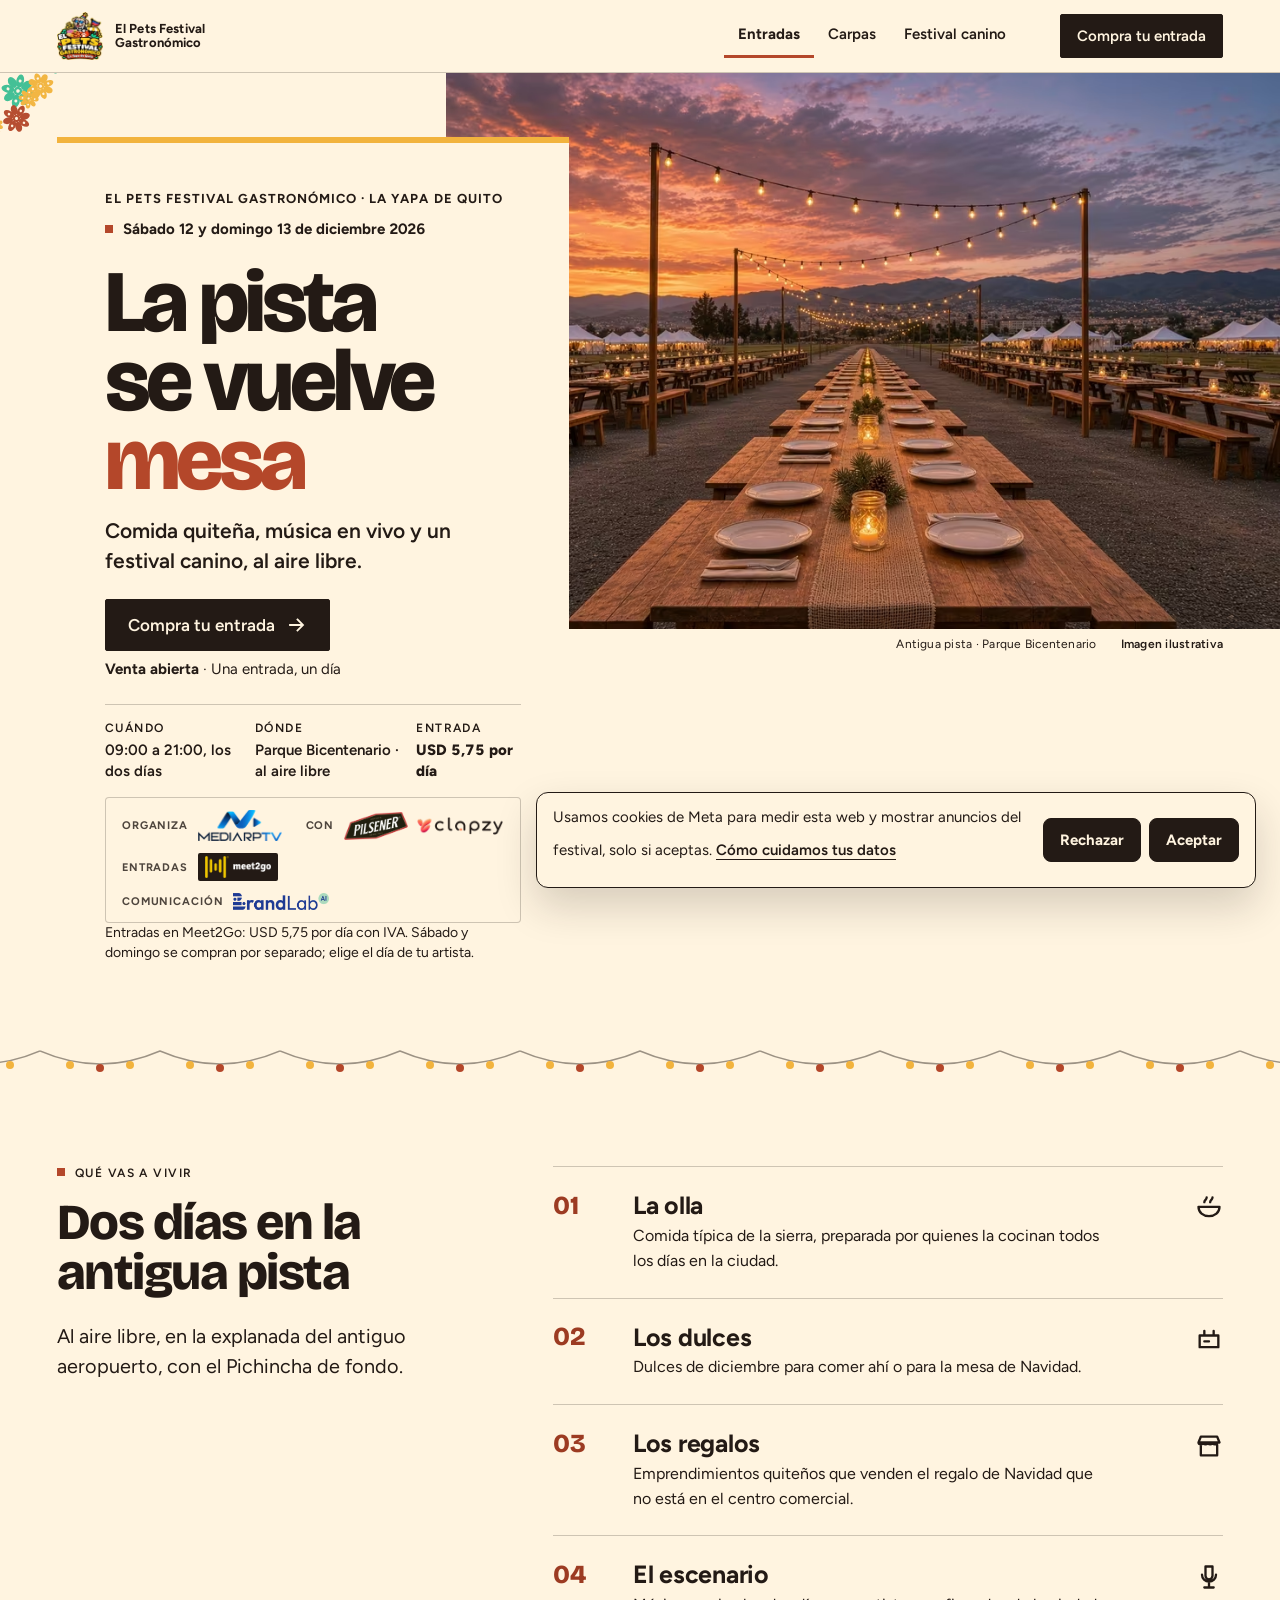
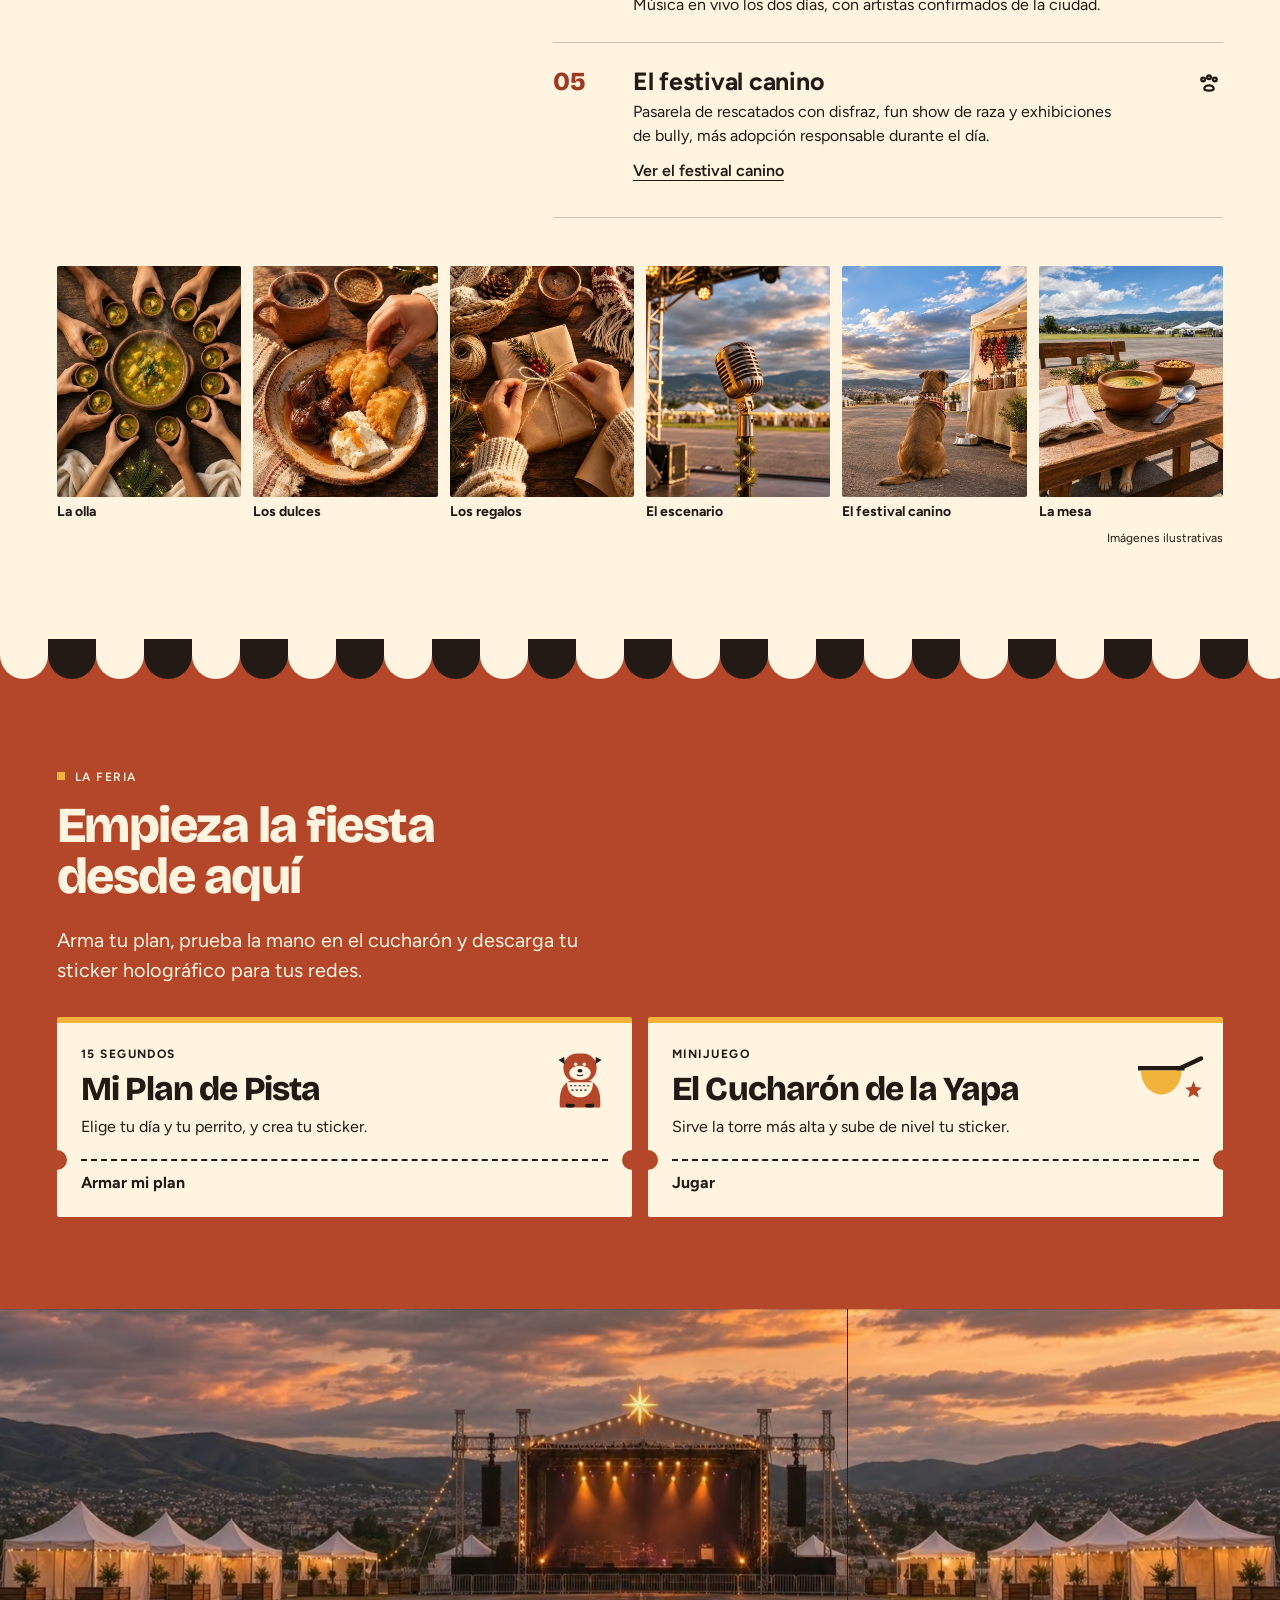
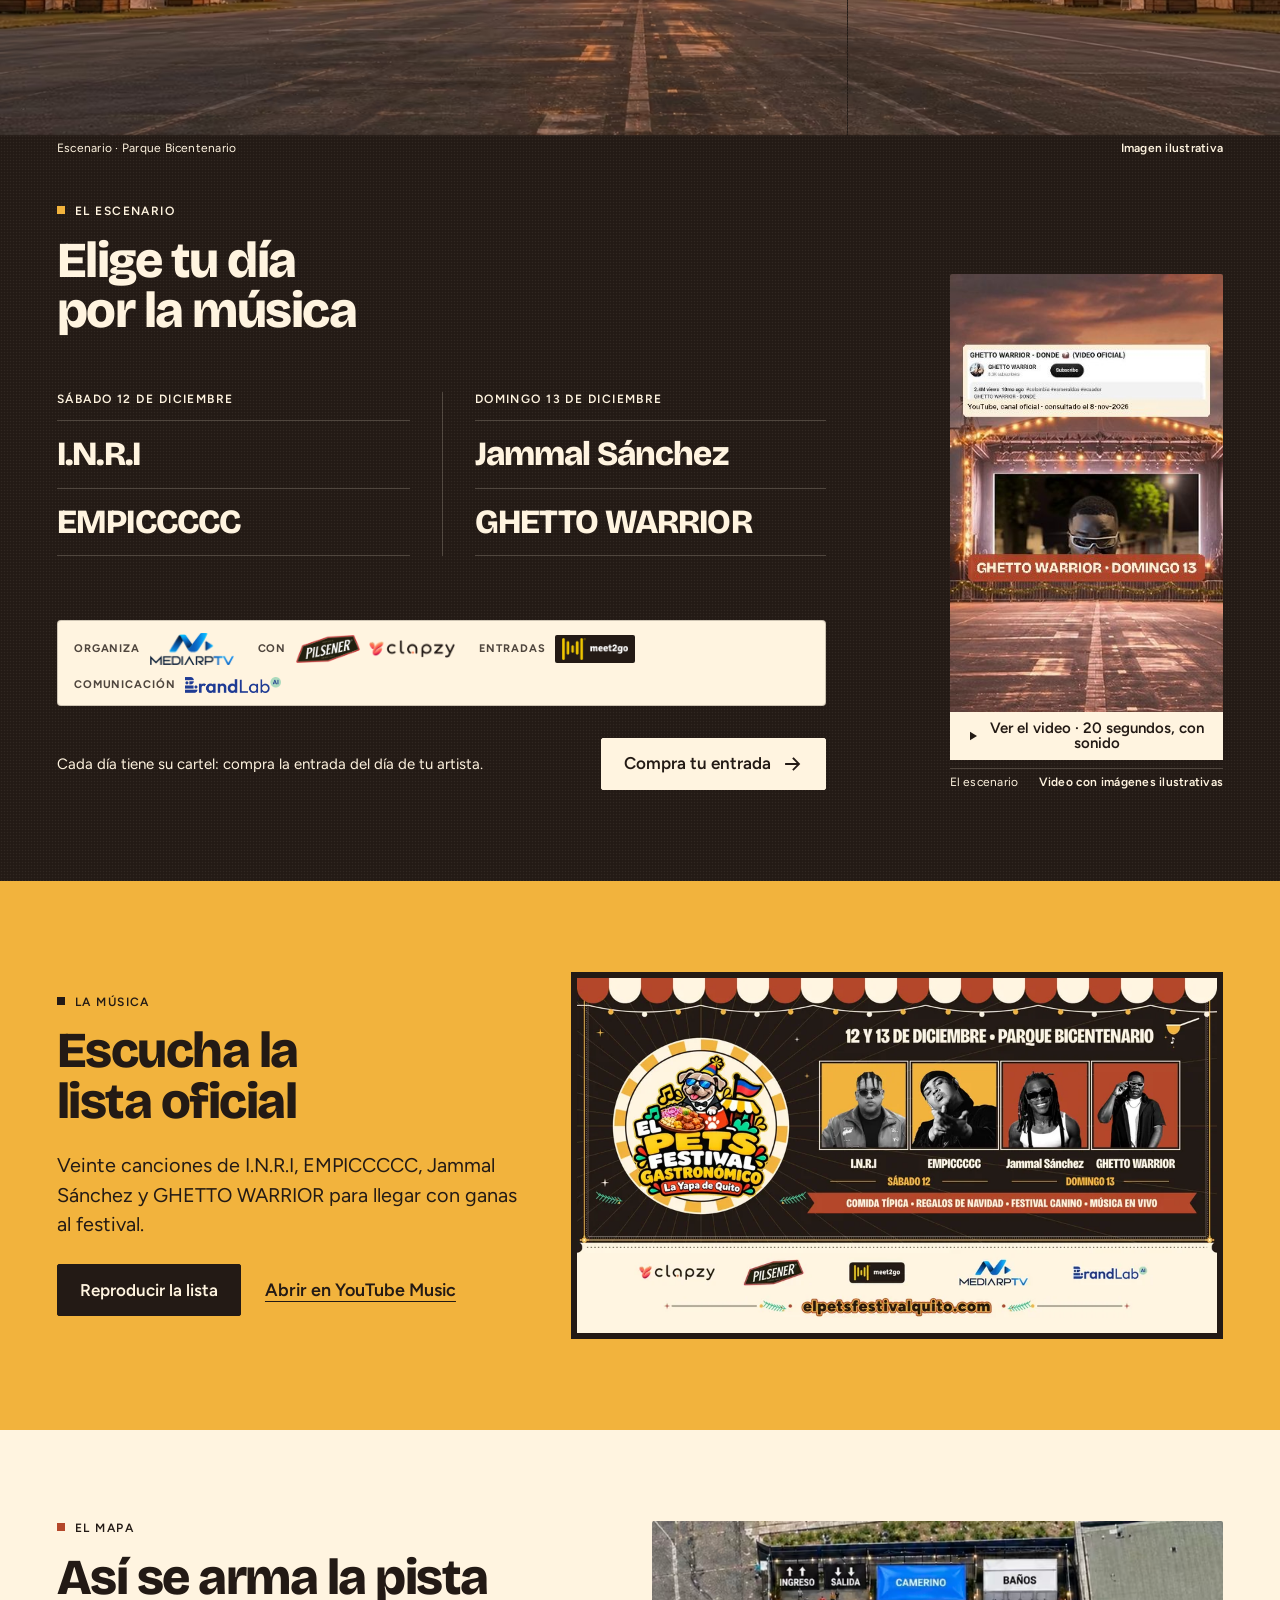
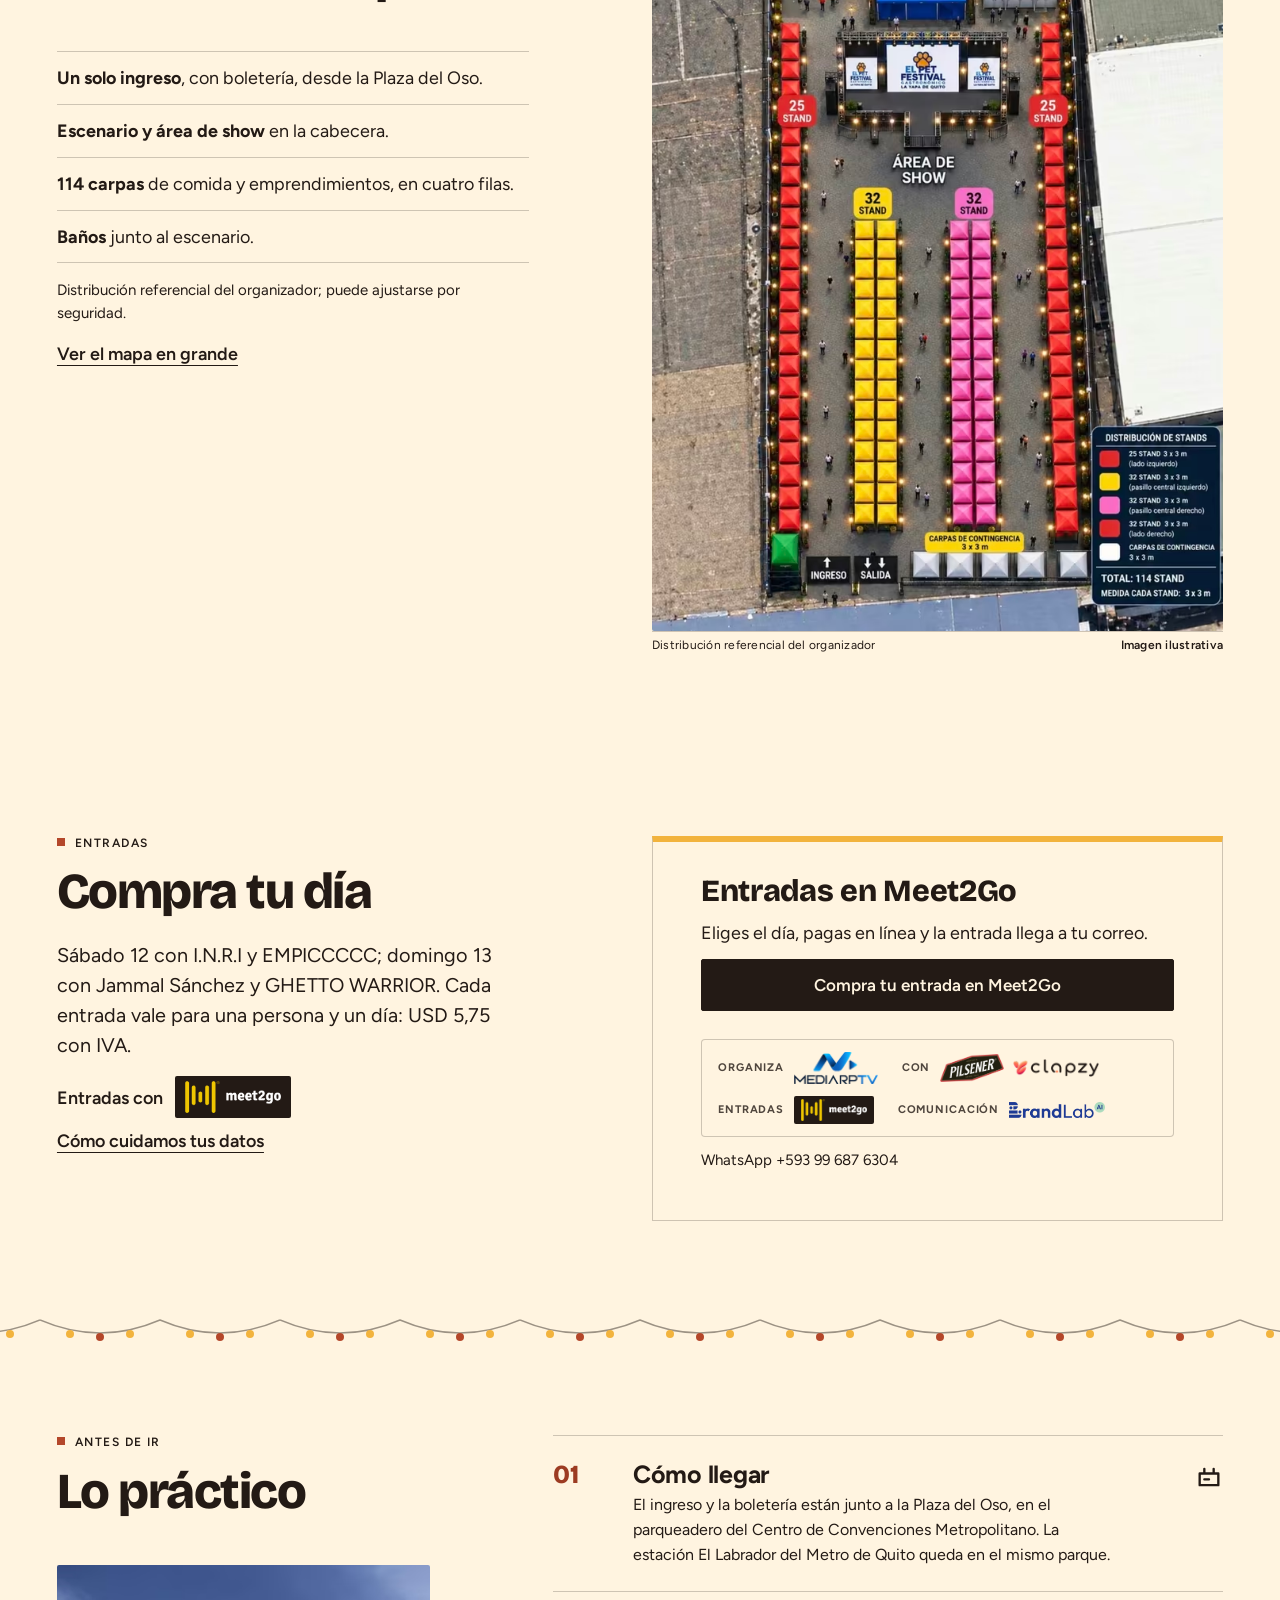
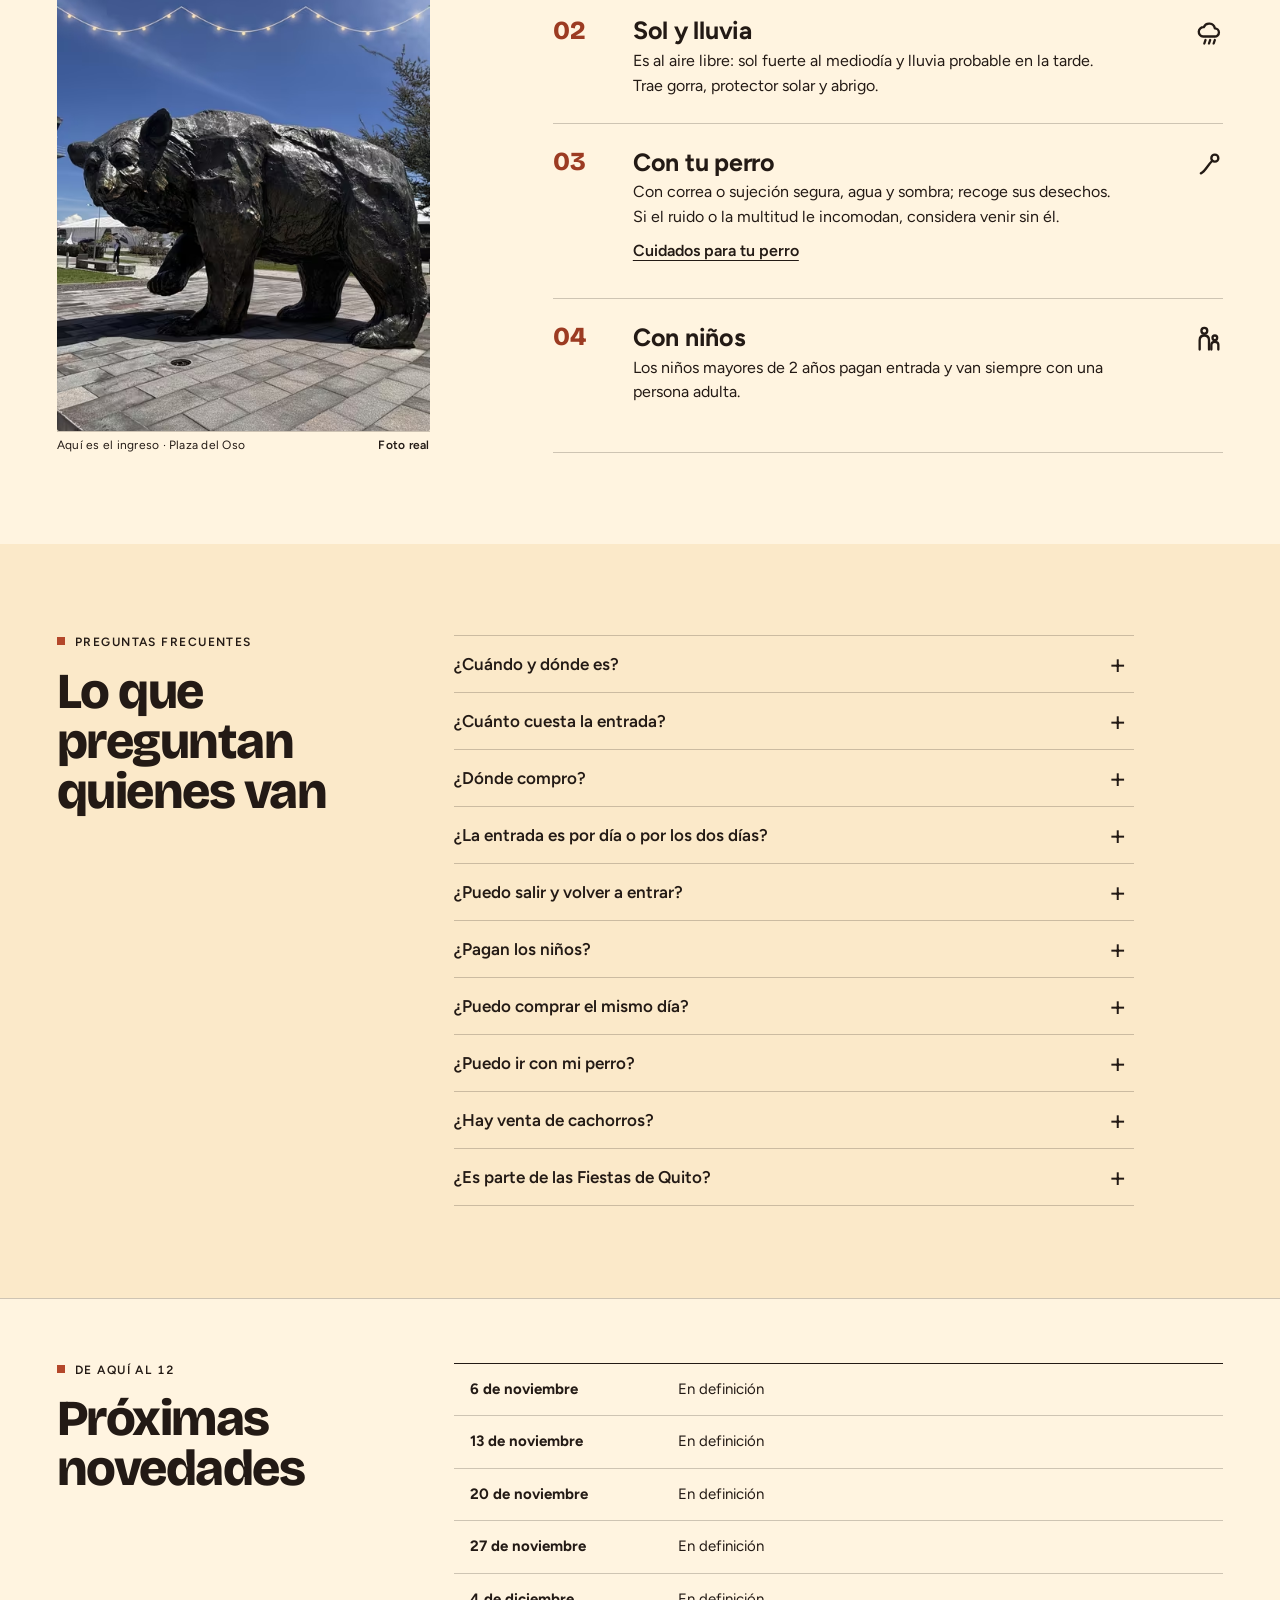
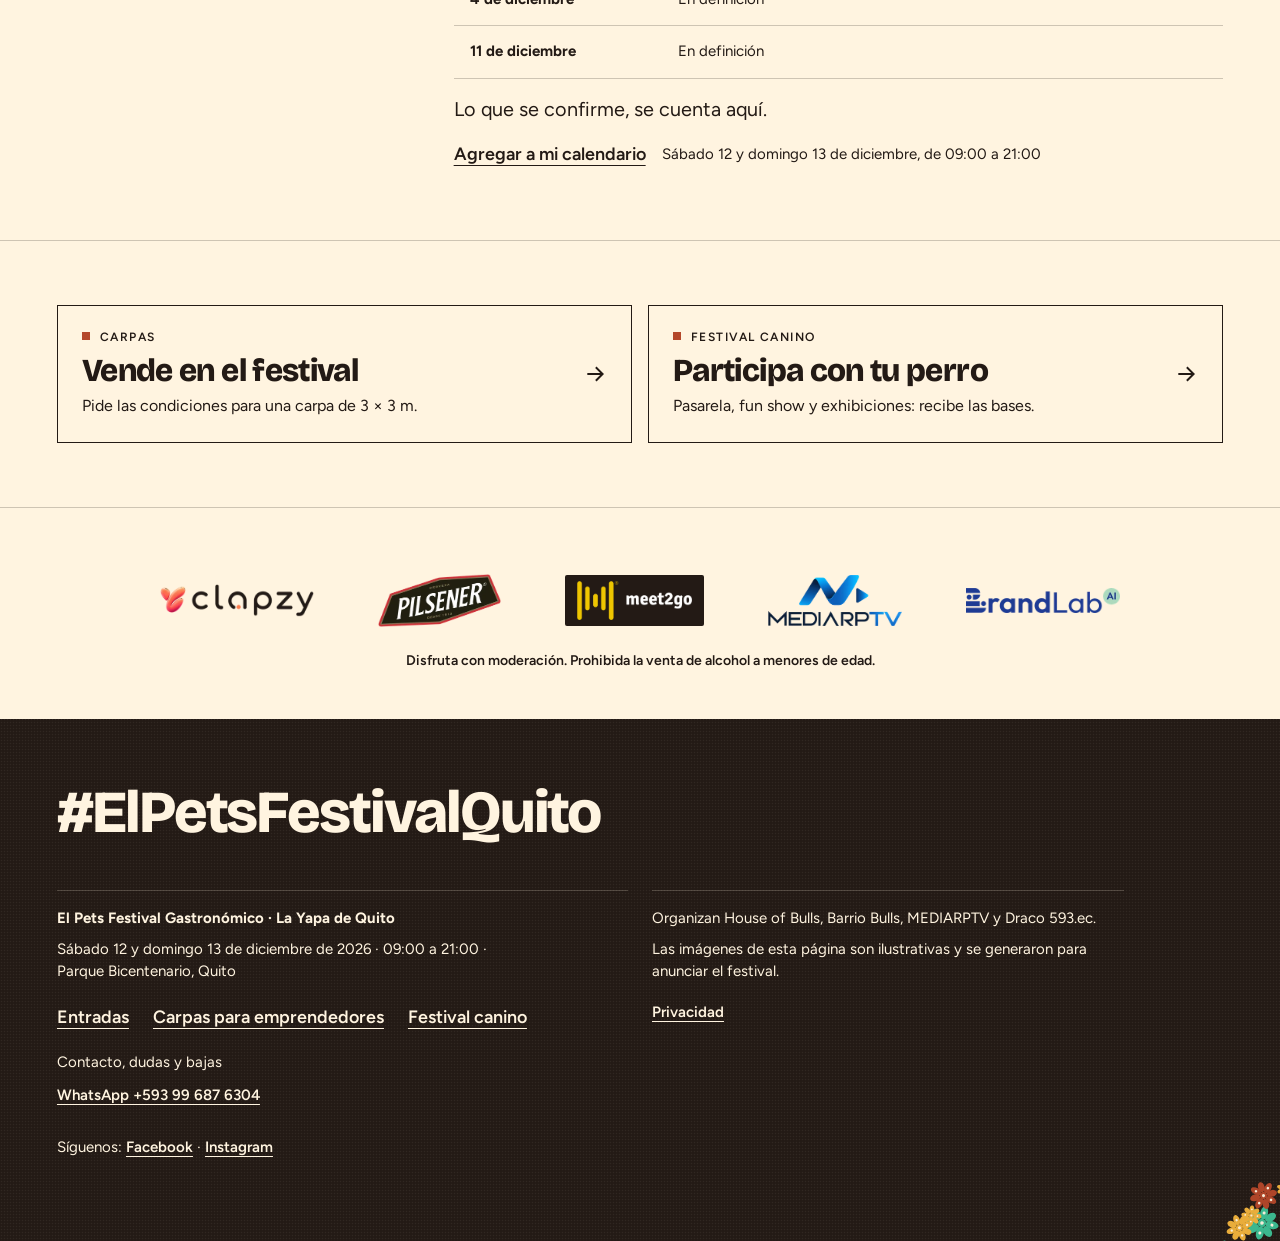
==== commit 1548ad72: "Venta abierta: botones a Meet2Go, USD 5,75 por día, video V1 con sonido, marcas por sección y medici" ====
--- a/index.html
+++ b/index.html
@@ -12,7 +12,7 @@
 <meta property="og:locale" content="es_EC">
 <meta property="og:site_name" content="El Pets Festival Gastronómico">
 <meta property="og:title" content="El Pets Festival Gastronómico · La Yapa de Quito · 12 y 13 de diciembre de 2026">
-<meta property="og:description" content="09:00 a 21:00 cada día · Parque Bicentenario, Quito, ingreso por la Plaza del Oso · Entrada por día: USD 5 + USD 1,12 de servicio + IVA. La venta aún no abre: anótate y te avisamos.">
+<meta property="og:description" content="09:00 a 21:00 cada día · Parque Bicentenario, Quito, ingreso por la Plaza del Oso · Entrada por día: USD 5,75 con IVA en Meet2Go. Ya está a la venta: sábado y domingo se compran por separado.">
 <meta property="og:url" content="https://elpetsfestivalquito.com/">
 <meta property="og:image" content="https://elpetsfestivalquito.com/img/og-1200x630.jpg">
 <meta property="og:image:type" content="image/jpeg">
@@ -21,7 +21,7 @@
 <meta property="og:image:alt" content="Imagen ilustrativa de El Pets Festival Gastronómico, 12 y 13 de diciembre de 2026, Parque Bicentenario, Quito">
 <meta name="twitter:card" content="summary_large_image">
 <meta name="twitter:title" content="El Pets Festival Gastronómico · La Yapa de Quito · 12 y 13 de diciembre de 2026">
-<meta name="twitter:description" content="09:00 a 21:00 cada día · Parque Bicentenario, Quito, ingreso por la Plaza del Oso · Entrada por día: USD 5 + USD 1,12 de servicio + IVA. La venta aún no abre: anótate y te avisamos.">
+<meta name="twitter:description" content="09:00 a 21:00 cada día · Parque Bicentenario, Quito, ingreso por la Plaza del Oso · Entrada por día: USD 5,75 con IVA en Meet2Go. Ya está a la venta: sábado y domingo se compran por separado.">
 <meta name="twitter:image" content="https://elpetsfestivalquito.com/img/og-1200x630.jpg">
 <meta name="twitter:image:alt" content="Imagen ilustrativa de El Pets Festival Gastronómico, 12 y 13 de diciembre de 2026, Parque Bicentenario, Quito">
 <link rel="preload" as="image" type="image/avif" media="(max-width: 599px)" href="img/r4/heroe-4x5-720.avif" imagesrcset="img/r4/heroe-4x5-480.avif 480w, img/r4/heroe-4x5-720.avif 720w, img/r4/heroe-4x5-1080.avif 1080w" imagesizes="100vw">
@@ -33,7 +33,7 @@
 <link rel="icon" href="favicon-32.png" sizes="32x32" type="image/png">
 <link rel="apple-touch-icon" href="apple-touch-icon.png">
 <link rel="manifest" href="site.webmanifest">
-<link rel="stylesheet" href="css/estilos.css?v=r77">
+<link rel="stylesheet" href="css/estilos.css?v=r78">
 <script type="application/ld+json">
 {
  "@context": "https://schema.org",
@@ -68,7 +68,7 @@
    ],
    "url": "https://elpetsfestivalquito.com/",
    "name": "El Pets Festival Gastronómico · La Yapa de Quito",
-   "description": "Festival al aire libre de comida típica quiteña, dulces de diciembre, regalos de emprendedores, festival canino, adopción responsable y música en vivo. Sábado 12 y domingo 13 de diciembre de 2026, de 09:00 a 21:00 cada día. Ingreso y boletería por la Plaza del Oso. Se necesita una entrada por día: USD 5 más USD 1,12 de servicio de la tiquetera, más IVA. La venta aún no abre.",
+   "description": "Festival al aire libre de comida típica quiteña, dulces de diciembre, regalos de emprendedores, festival canino, adopción responsable y música en vivo. Sábado 12 y domingo 13 de diciembre de 2026, de 09:00 a 21:00 cada día. Ingreso y boletería por la Plaza del Oso. Se necesita una entrada por día: USD 5,75 con IVA en Meet2Go. Ya está a la venta en Meet2Go.",
    "inLanguage": "es-EC",
    "startDate": "2026-12-12T09:00:00-05:00",
    "endDate": "2026-12-13T21:00:00-05:00",
@@ -77,11 +77,11 @@
    "isAccessibleForFree": false,
    "offers": {
     "@type": "Offer",
-    "url": "https://elpetsfestivalquito.com/#lista",
-    "price": "5.00",
+    "url": "https://www.meet2go.com/ev/elpetsfestivaluio",
+    "price": "5.75",
     "priceCurrency": "USD",
-    "availability": "https://schema.org/PreOrder",
-    "description": "Entrada por día: USD 5 más USD 1,12 de servicio de la tiquetera, más IVA. La venta aún no abre."
+    "availability": "https://schema.org/InStock",
+    "description": "Entrada por día: USD 5,75 con IVA en Meet2Go. Sábado y domingo se compran por separado."
    },
    "location": {
     "@id": "https://elpetsfestivalquito.com/#lugar"
@@ -184,11 +184,11 @@
      ],
      "offers": {
       "@type": "Offer",
-      "url": "https://elpetsfestivalquito.com/#lista",
-      "price": "5.00",
+      "url": "https://www.meet2go.com/ev/elpetsfestivaluio",
+      "price": "5.75",
       "priceCurrency": "USD",
-      "availability": "https://schema.org/PreOrder",
-      "description": "Entrada por día: USD 5 más USD 1,12 de servicio de la tiquetera, más IVA. La venta aún no abre."
+      "availability": "https://schema.org/InStock",
+      "description": "Entrada por día: USD 5,75 con IVA en Meet2Go. Sábado y domingo se compran por separado."
      }
     },
     {
@@ -243,11 +243,11 @@
      ],
      "offers": {
       "@type": "Offer",
-      "url": "https://elpetsfestivalquito.com/#lista",
-      "price": "5.00",
+      "url": "https://www.meet2go.com/ev/elpetsfestivaluio",
+      "price": "5.75",
       "priceCurrency": "USD",
-      "availability": "https://schema.org/PreOrder",
-      "description": "Entrada por día: USD 5 más USD 1,12 de servicio de la tiquetera, más IVA. La venta aún no abre."
+      "availability": "https://schema.org/InStock",
+      "description": "Entrada por día: USD 5,75 con IVA en Meet2Go. Sábado y domingo se compran por separado."
      }
     }
    ]
@@ -288,7 +288,7 @@
    <a href="carpas.html"><span class="corto">Carpas</span><span class="largo">Carpas</span></a>
    <a href="canino.html"><span class="corto">Canino</span><span class="largo">Festival canino</span></a>
   </nav>
-  <a class="boton boton--chico" href="https://wa.me/593996876304?text=Hola%2C%20quiero%20que%20me%20avisen%20cuando%20abra%20la%20venta%20de%20entradas%20de%20El%20Pets%20Festival." target="_blank" rel="noopener">Quiero mi entrada</a>
+  <a class="boton boton--chico" href="https://www.meet2go.com/ev/elpetsfestivaluio" target="_blank" rel="noopener">Compra tu entrada</a>
  </div>
 </header>
 
@@ -306,15 +306,16 @@
   <h1 id="titulo" data-rol="titular" data-invariante="h1"><span>La pista</span> <span>se vuelve</span> <span class="mesa">mesa</span></h1>
   <p class="portada__bajada">Comida quiteña, música en vivo y un festival canino, al aire libre.</p>
   <div class="heroe__acciones">
-   <a class="boton" href="https://wa.me/593996876304?text=Hola%2C%20quiero%20que%20me%20avisen%20cuando%20abra%20la%20venta%20de%20entradas%20de%20El%20Pets%20Festival." target="_blank" rel="noopener" data-rol="cta">Quiero mi entrada <svg class="boton__flecha" aria-hidden="true" focusable="false"><use href="#i-flecha"/></svg></a>
-   <p class="heroe__lista"><strong>Lista de interés</strong> · Anotarte no es pagar</p>
+   <a class="boton" href="https://www.meet2go.com/ev/elpetsfestivaluio" target="_blank" rel="noopener" data-rol="cta">Compra tu entrada <svg class="boton__flecha" aria-hidden="true" focusable="false"><use href="#i-flecha"/></svg></a>
+   <p class="heroe__lista"><strong>Venta abierta</strong> · Una entrada, un día</p>
   </div>
   <dl class="datos">
    <div><dt>Cuándo</dt><dd>09:00 a 21:00, los dos días</dd></div>
    <div><dt>Dónde</dt><dd>Parque Bicentenario · al aire libre</dd></div>
-   <div><dt>Entrada</dt><dd class="precio" data-rol="cifra" data-invariante="precio">USD 5 + servicio</dd></div>
+   <div><dt>Entrada</dt><dd class="precio" data-rol="cifra" data-invariante="precio">USD 5,75 por día</dd></div>
   </dl>
-  <p class="micro precio__nota">Te avisamos cuando abra la venta. Son USD 5 más USD 1,12 de servicio de la tiquetera, más IVA; el total se muestra antes de confirmar la compra.</p>
+  <div class="firmas" role="group" aria-label="Organizan y acompañan"><span class="firmas__grupo"><span class="firmas__rol">Organiza</span><span class="firmas__logo firmas__logo--mediarptv"><picture><source type="image/webp" srcset="img/marcas/mediarptv.webp"><img src="img/marcas/mediarptv.png" width="344" height="129" loading="lazy" decoding="async" alt="MEDIARPTV"></picture></span></span><span class="firmas__grupo"><span class="firmas__rol">Con</span><span class="firmas__logo firmas__logo--pilsener"><picture><source type="image/webp" srcset="img/marcas/pilsener.webp"><img src="img/marcas/pilsener.png" width="320" height="139" loading="lazy" decoding="async" alt="Pilsener"></picture></span><span class="firmas__logo firmas__logo--clapzy"><picture><source type="image/webp" srcset="img/marcas/clapzy.webp"><img src="img/marcas/clapzy.png" width="380" height="80" loading="lazy" decoding="async" alt="Clapzy"></picture></span></span><span class="firmas__grupo"><span class="firmas__rol">Entradas</span><span class="firmas__logo firmas__logo--meet2go"><picture><source type="image/webp" srcset="img/marcas/meet2go.webp"><img src="img/marcas/meet2go.png" width="300" height="100" loading="lazy" decoding="async" alt="Meet2Go"></picture></span></span><span class="firmas__grupo"><span class="firmas__rol">Comunicación</span><span class="firmas__logo firmas__logo--brandlab"><picture><source type="image/webp" srcset="img/marcas/brandlab.webp"><img src="img/marcas/brandlab.png" width="380" height="64" loading="lazy" decoding="async" alt="BrandLab AI"></picture></span></span></div>
+  <p class="micro precio__nota">Entradas en Meet2Go: USD 5,75 por día con IVA. Sábado y domingo se compran por separado; elige el día de tu artista.</p>
  </div>
 
 </section>
@@ -377,20 +378,19 @@
    </article>
   </div>
   <div class="cartel__pie">
-   <p class="nota">Se suman artistas emergentes de Quito; sus nombres están en definición.</p>
-   <a class="boton boton--claro" href="https://wa.me/593996876304?text=Hola%2C%20quiero%20que%20me%20avisen%20cuando%20abra%20la%20venta%20de%20entradas%20de%20El%20Pets%20Festival." target="_blank" rel="noopener">Quiero mi entrada <svg class="boton__flecha" aria-hidden="true" focusable="false"><use href="#i-flecha"/></svg></a>
+   <div class="firmas" role="group" aria-label="Organizan y acompañan"><span class="firmas__grupo"><span class="firmas__rol">Organiza</span><span class="firmas__logo firmas__logo--mediarptv"><picture><source type="image/webp" srcset="img/marcas/mediarptv.webp"><img src="img/marcas/mediarptv.png" width="344" height="129" loading="lazy" decoding="async" alt="MEDIARPTV"></picture></span></span><span class="firmas__grupo"><span class="firmas__rol">Con</span><span class="firmas__logo firmas__logo--pilsener"><picture><source type="image/webp" srcset="img/marcas/pilsener.webp"><img src="img/marcas/pilsener.png" width="320" height="139" loading="lazy" decoding="async" alt="Pilsener"></picture></span><span class="firmas__logo firmas__logo--clapzy"><picture><source type="image/webp" srcset="img/marcas/clapzy.webp"><img src="img/marcas/clapzy.png" width="380" height="80" loading="lazy" decoding="async" alt="Clapzy"></picture></span></span><span class="firmas__grupo"><span class="firmas__rol">Entradas</span><span class="firmas__logo firmas__logo--meet2go"><picture><source type="image/webp" srcset="img/marcas/meet2go.webp"><img src="img/marcas/meet2go.png" width="300" height="100" loading="lazy" decoding="async" alt="Meet2Go"></picture></span></span><span class="firmas__grupo"><span class="firmas__rol">Comunicación</span><span class="firmas__logo firmas__logo--brandlab"><picture><source type="image/webp" srcset="img/marcas/brandlab.webp"><img src="img/marcas/brandlab.png" width="380" height="64" loading="lazy" decoding="async" alt="BrandLab AI"></picture></span></span></div>
+   <p class="nota">Cada día tiene su cartel: compra la entrada del día de tu artista.</p>
+   <a class="boton boton--claro" href="https://www.meet2go.com/ev/elpetsfestivaluio" target="_blank" rel="noopener">Compra tu entrada <svg class="boton__flecha" aria-hidden="true" focusable="false"><use href="#i-flecha"/></svg></a>
   </div>
   <figure class="video foto">
    <button class="video__abrir" type="button" id="abrir-video" aria-controls="video-yapa">
     <picture>
-     <source type="image/avif" srcset="video/poster-360.avif 360w, video/poster-540.avif 540w" sizes="(min-width: 900px) 22vw, 340px">
-     <source type="image/webp" srcset="video/poster-360.webp 360w, video/poster-540.webp 540w" sizes="(min-width: 900px) 22vw, 340px">
-     <img src="video/poster-360.jpg" srcset="video/poster-360.jpg 360w, video/poster-540.jpg 540w" sizes="(min-width: 900px) 22vw, 340px" width="360" height="640" loading="lazy" decoding="async" alt="">
+     <img src="video/entradas/poster-v1-360.jpg" srcset="video/entradas/poster-v1-360.jpg 360w, video/entradas/poster-v1-540.jpg 540w" sizes="(min-width: 900px) 22vw, 340px" width="360" height="640" loading="lazy" decoding="async" alt="">
     </picture>
-    <span class="video__boton"><svg aria-hidden="true" focusable="false"><use href="#i-play"/></svg><span>Ver el video · 18 segundos</span></span>
+    <span class="video__boton"><svg aria-hidden="true" focusable="false"><use href="#i-play"/></svg><span>Ver el video · 20 segundos, con sonido</span></span>
    </button>
-   <video id="video-yapa" class="video__clip" width="720" height="1280" preload="none" playsinline controls hidden aria-label="Video de 18 segundos, sin sonido: El Pets Festival Gastronómico, La Yapa de Quito, sábado 12 y domingo 13 de diciembre en el Parque Bicentenario">
-    <source src="video/la-yapa-de-quito.mp4" type="video/mp4">
+   <video id="video-yapa" class="video__clip" width="720" height="1280" preload="none" playsinline controls hidden aria-label="Video de 20 segundos con la canción Donde de Ghetto Warrior: cada día tiene su cartel, sábado 12 con I.N.R.I y EMPICCCCC, domingo 13 con Jammal Sánchez y GHETTO WARRIOR, en el Parque Bicentenario">
+    <source src="video/entradas/entradas-v1-916.mp4" type="video/mp4">
    </video>
    <figcaption class="foto__pie"><span class="foto__lugar">El escenario</span><span>Video con imágenes ilustrativas</span></figcaption>
   </figure>
@@ -444,13 +444,13 @@
 <section class="seccion lista" id="lista" aria-labelledby="t-lista">
  <div class="contenedor reticula">
   <header class="lista__cabeza">
-   <p class="indice">Lista de interés</p>
-   <h2 id="t-lista">Avísame cuando abra la venta</h2>
-   <p class="intro">Escríbenos por WhatsApp y te avisamos el día que abra la venta de entradas. Anotarte no es pagar ni reservar.</p>
+   <p class="indice">Entradas</p>
+   <h2 id="t-lista">Compra tu día</h2>
+   <p class="intro">Sábado 12 con I.N.R.I y EMPICCCCC; domingo 13 con Jammal Sánchez y GHETTO WARRIOR. Cada entrada vale para una persona y un día: USD 5,75 con IVA.</p>
    <p class="lista__tiquetera"><span>Entradas con</span> <span class="lista__sello"><picture><source type="image/webp" srcset="img/marcas/meet2go.webp"><img src="img/marcas/meet2go.png" width="300" height="100" loading="lazy" decoding="async" alt="Meet2Go"></picture></span></p>
    <p class="lista__privacidad"><a class="enlace" href="privacidad.html">Cómo cuidamos tus datos</a></p>
   </header>
-  <div class="lista__form cartela wa"><h3 class="wa__titulo">Anótate por WhatsApp</h3><p>Se abre un chat con el mensaje listo: solo tienes que enviarlo.</p><a class="boton boton--wa" href="https://wa.me/593996876304?text=Hola%2C%20quiero%20que%20me%20avisen%20cuando%20abra%20la%20venta%20de%20entradas%20de%20El%20Pets%20Festival." target="_blank" rel="noopener"><svg aria-hidden="true" focusable="false" viewBox="0 0 24 24"><path fill="none" stroke="currentColor" stroke-width="2" stroke-linecap="round" stroke-linejoin="round" d="M4 20 L5.4 16 A8 8 0 1 1 8.4 19 Z M9 9.5 C9 12 11.5 14.5 14 14.5"/></svg>Avísame por WhatsApp</a><p class="wa__numero">WhatsApp +593&nbsp;99&nbsp;687&nbsp;6304</p></div>
+  <div class="lista__form cartela wa"><h3 class="wa__titulo">Entradas en Meet2Go</h3><p>Eliges el día, pagas en línea y la entrada llega a tu correo.</p><a class="boton" href="https://www.meet2go.com/ev/elpetsfestivaluio" target="_blank" rel="noopener">Compra tu entrada en Meet2Go</a><div class="firmas" role="group" aria-label="Organizan y acompañan"><span class="firmas__grupo"><span class="firmas__rol">Organiza</span><span class="firmas__logo firmas__logo--mediarptv"><picture><source type="image/webp" srcset="img/marcas/mediarptv.webp"><img src="img/marcas/mediarptv.png" width="344" height="129" loading="lazy" decoding="async" alt="MEDIARPTV"></picture></span></span><span class="firmas__grupo"><span class="firmas__rol">Con</span><span class="firmas__logo firmas__logo--pilsener"><picture><source type="image/webp" srcset="img/marcas/pilsener.webp"><img src="img/marcas/pilsener.png" width="320" height="139" loading="lazy" decoding="async" alt="Pilsener"></picture></span><span class="firmas__logo firmas__logo--clapzy"><picture><source type="image/webp" srcset="img/marcas/clapzy.webp"><img src="img/marcas/clapzy.png" width="380" height="80" loading="lazy" decoding="async" alt="Clapzy"></picture></span></span><span class="firmas__grupo"><span class="firmas__rol">Entradas</span><span class="firmas__logo firmas__logo--meet2go"><picture><source type="image/webp" srcset="img/marcas/meet2go.webp"><img src="img/marcas/meet2go.png" width="300" height="100" loading="lazy" decoding="async" alt="Meet2Go"></picture></span></span><span class="firmas__grupo"><span class="firmas__rol">Comunicación</span><span class="firmas__logo firmas__logo--brandlab"><picture><source type="image/webp" srcset="img/marcas/brandlab.webp"><img src="img/marcas/brandlab.png" width="380" height="64" loading="lazy" decoding="async" alt="BrandLab AI"></picture></span></span></div><p class="wa__numero">WhatsApp +593&nbsp;99&nbsp;687&nbsp;6304</p></div>
  </div>
 </section>
 
@@ -479,8 +479,8 @@
   </header>
   <div class="preguntas__lista">
   <details><summary>¿Cuándo y dónde es?</summary><p>El sábado 12 y el domingo 13 de diciembre de 2026, de 09:00 a 21:00, en el espacio exterior del Centro de Convenciones Metropolitano, dentro del Parque Bicentenario, en el norte de Quito. El ingreso es por la Plaza del Oso.</p></details>
-  <details><summary>¿Cuánto cuesta la entrada?</summary><p>USD 5 más USD 1,12 de servicio de la tiquetera, más IVA. El total se muestra antes de confirmar la compra.</p></details>
-  <details><summary>¿Dónde compro?</summary><p>La venta abre pronto. Escríbenos por WhatsApp y te avisamos el día que abra. Compra solo en los enlaces que publique el festival.</p></details>
+  <details><summary>¿Cuánto cuesta la entrada?</summary><p>USD 5,75 por día, con IVA. El total exacto se muestra en Meet2Go antes de pagar.</p></details>
+  <details><summary>¿Dónde compro?</summary><p>En Meet2Go: <a class="enlace" href="https://www.meet2go.com/ev/elpetsfestivaluio" target="_blank" rel="noopener">meet2go.com/ev/elpetsfestivaluio</a>. Compra solo en los enlaces que publique el festival.</p></details>
   <details><summary>¿La entrada es por día o por los dos días?</summary><p>Cada entrada vale para una persona y un solo ingreso. Si vienes los dos días, necesitas una entrada para cada día.</p></details>
   <details><summary>¿Puedo salir y volver a entrar?</summary><p>No. Cada entrada permite un solo ingreso: si sales, para volver necesitas una entrada nueva.</p></details>
   <details><summary>¿Pagan los niños?</summary><p>Los niños mayores de 2 años pagan entrada. Todos los niños entran con una persona adulta responsable.</p></details>
@@ -554,9 +554,9 @@
  </div>
 </footer>
 
-<script src="js/config.js?v=r77"></script>
-<script src="js/app.js?v=r77" defer></script>
+<script src="js/config.js?v=r78"></script>
+<script src="js/app.js?v=r78" defer></script>
 <aside aria-label="Contacto por WhatsApp"><a class="wa-flotante" href="https://wa.me/593996876304?text=Hola%2C%20tengo%20una%20pregunta%20sobre%20El%20Pets%20Festival." target="_blank" rel="noopener" aria-label="Escríbenos por WhatsApp"><svg aria-hidden="true" focusable="false" viewBox="0 0 24 24"><path fill="none" stroke="currentColor" stroke-width="2" stroke-linecap="round" stroke-linejoin="round" d="M4 20 L5.4 16 A8 8 0 1 1 8.4 19 Z M9 9.5 C9 12 11.5 14.5 14 14.5"/></svg><span>WhatsApp</span></a></aside>
-<script src="/js/consentimiento.js?v=r77" data-pixel="29163532359953133" defer></script>
+<script src="/js/consentimiento.js?v=r78" data-pixel="29163532359953133" defer></script>
 </body>
 </html>
--- a/css/estilos.css
+++ b/css/estilos.css
@@ -690,3 +690,16 @@
 .feria__invita-botones .boton { width: 100%; }
 @media (min-width: 560px) { .feria__invita-botones { grid-template-columns: 1fr 1fr; } }
 .feria-abierta .aviso-cookies { display: none; }
+
+/* Fila de marcas en secciones (8-nov): siempre sobre crema para que MEDIARPTV se lea */
+.firmas { display: flex; flex-wrap: wrap; align-items: center; gap: .75rem 1.5rem; margin-top: var(--e4); padding: .75rem 1rem; background: var(--crema); border: 1px solid var(--filete); border-radius: 4px; color: var(--carbon); }
+.firmas__grupo { display: inline-flex; align-items: center; gap: .6rem; min-width: 0; }
+.firmas__rol { font: 700 .6875rem/1 var(--texto); letter-spacing: .08em; text-transform: uppercase; color: var(--carbon); opacity: .8; }
+.firmas__logo { display: inline-flex; align-items: center; }
+.firmas__logo img { display: block; height: auto; width: var(--w); max-width: 100%; }
+.firmas__logo--mediarptv { --w: 84px; }
+.firmas__logo--pilsener { --w: 64px; }
+.firmas__logo--clapzy { --w: 86px; }
+.firmas__logo--meet2go { --w: 66px; background: var(--carbon); border-radius: 2px; padding: 3px 7px; }
+.firmas__logo--brandlab { --w: 96px; }
+.cartel__pie .firmas { width: 100%; grid-column: 1 / -1; box-sizing: border-box; }
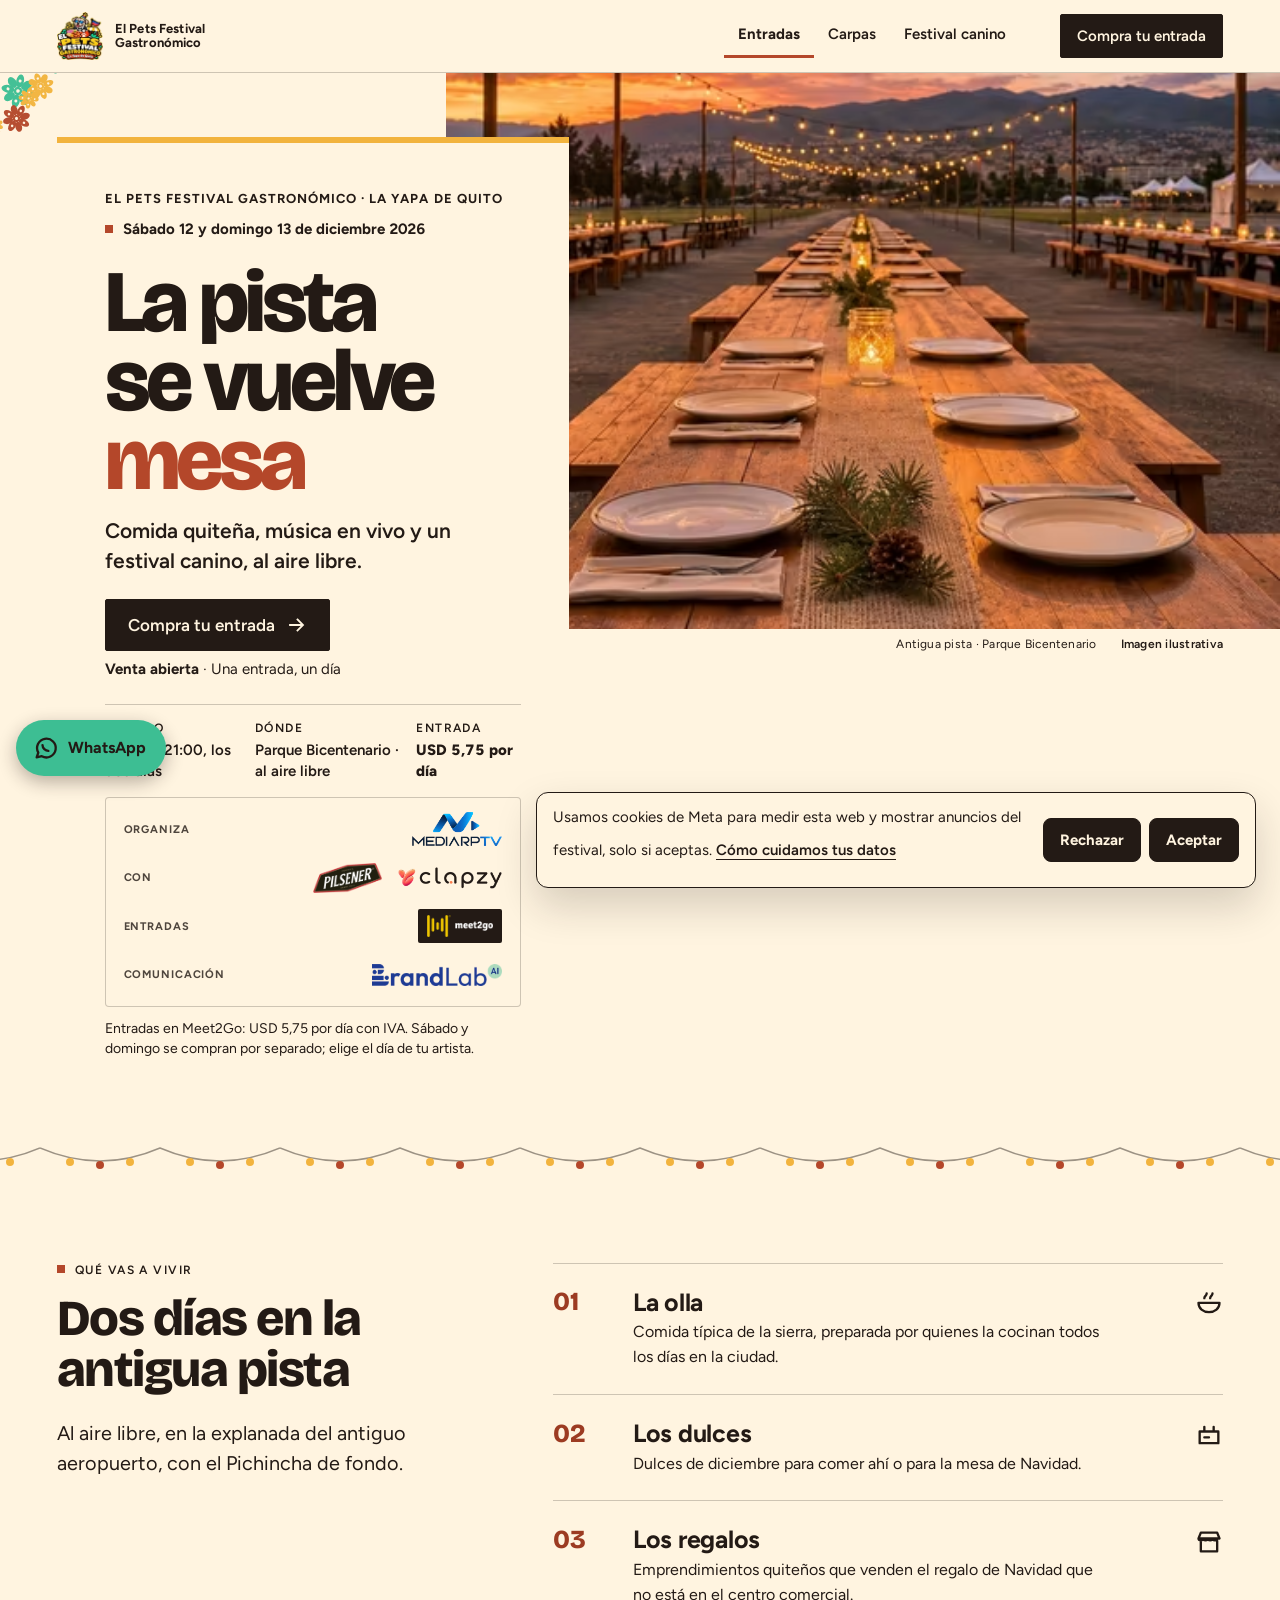
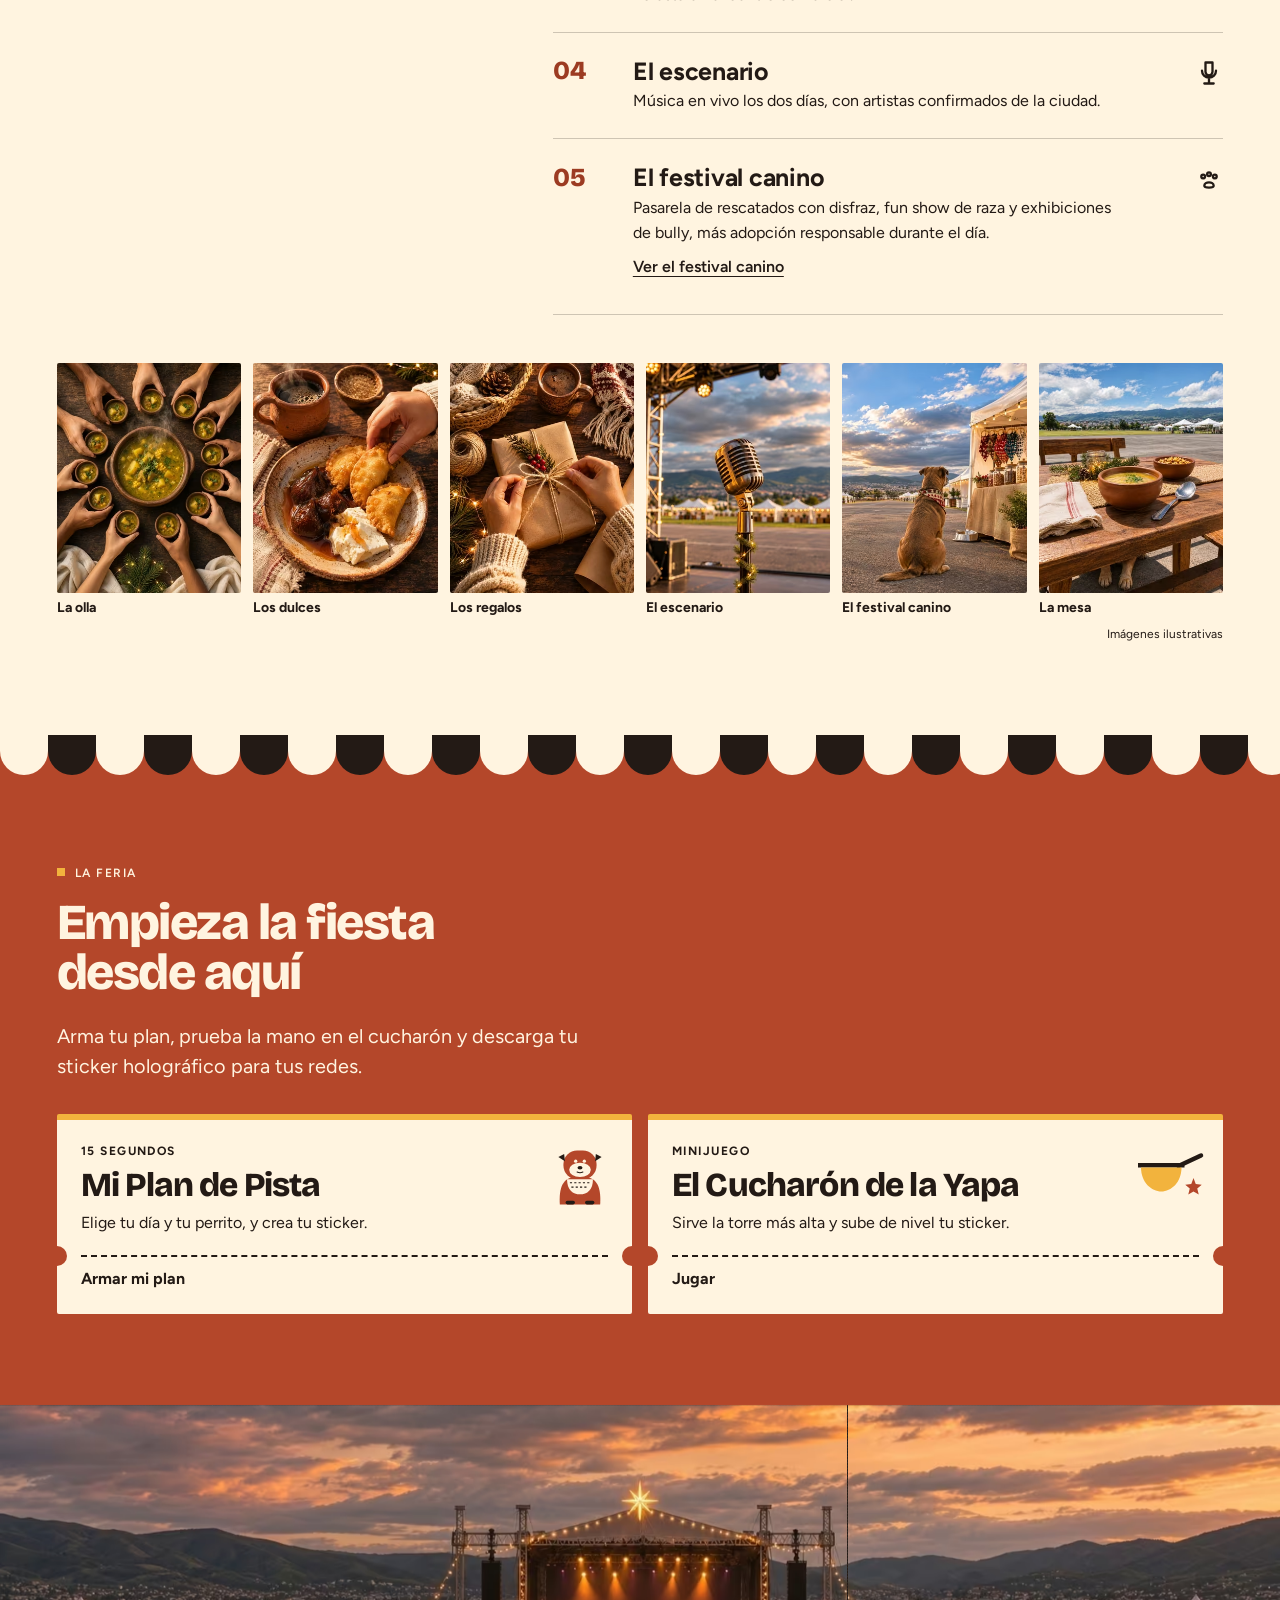
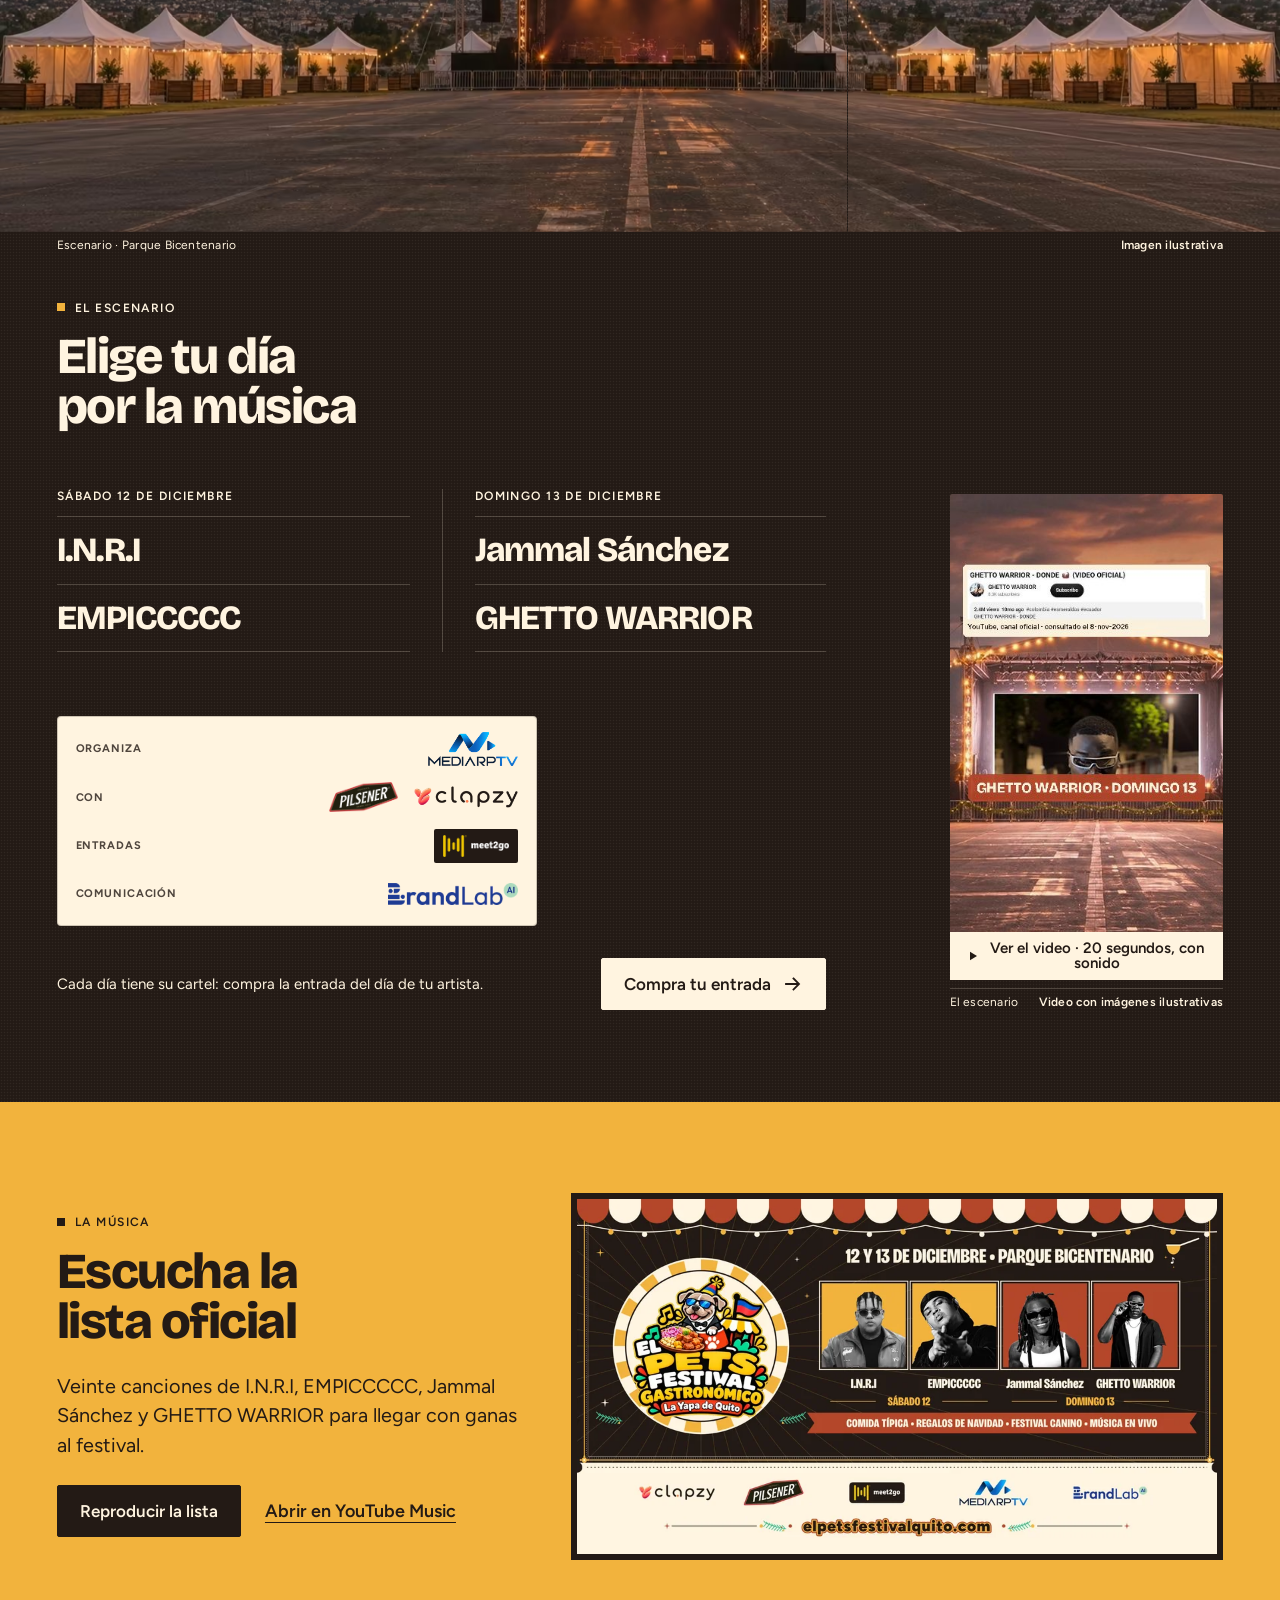
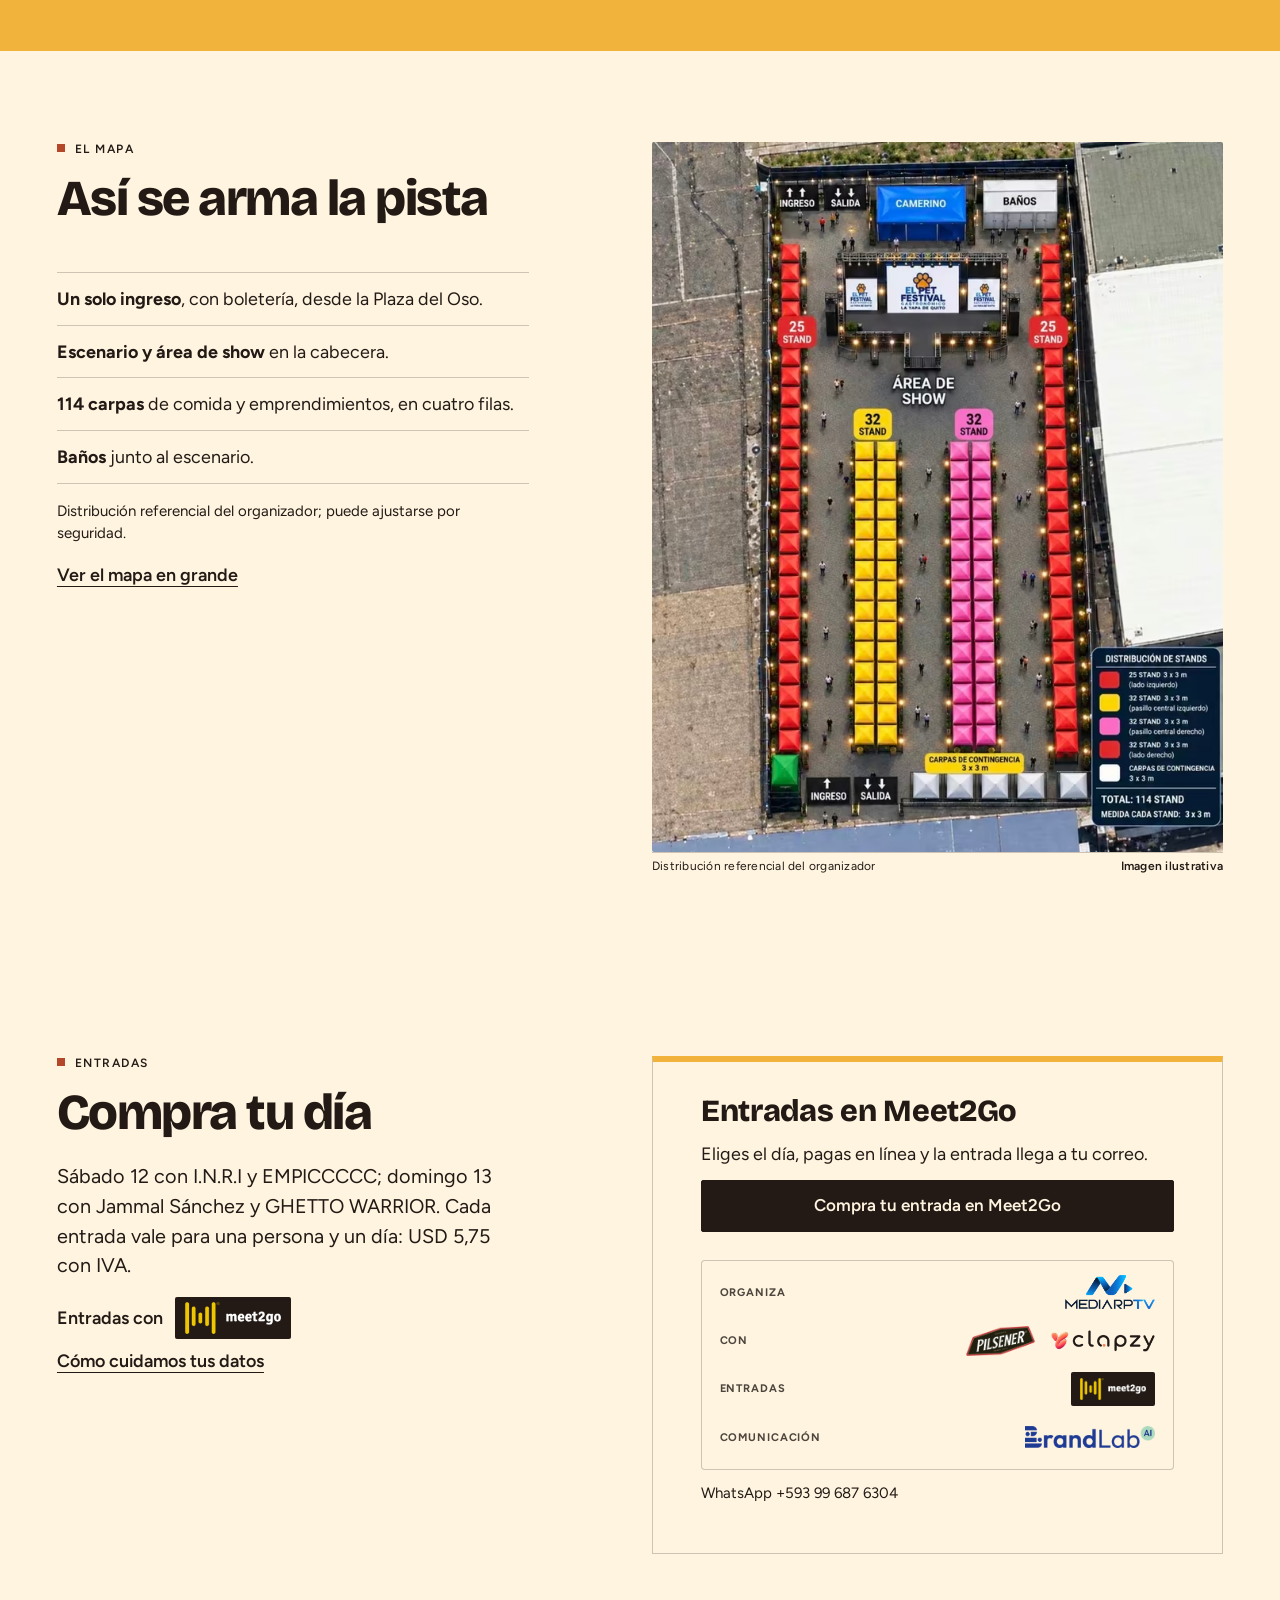
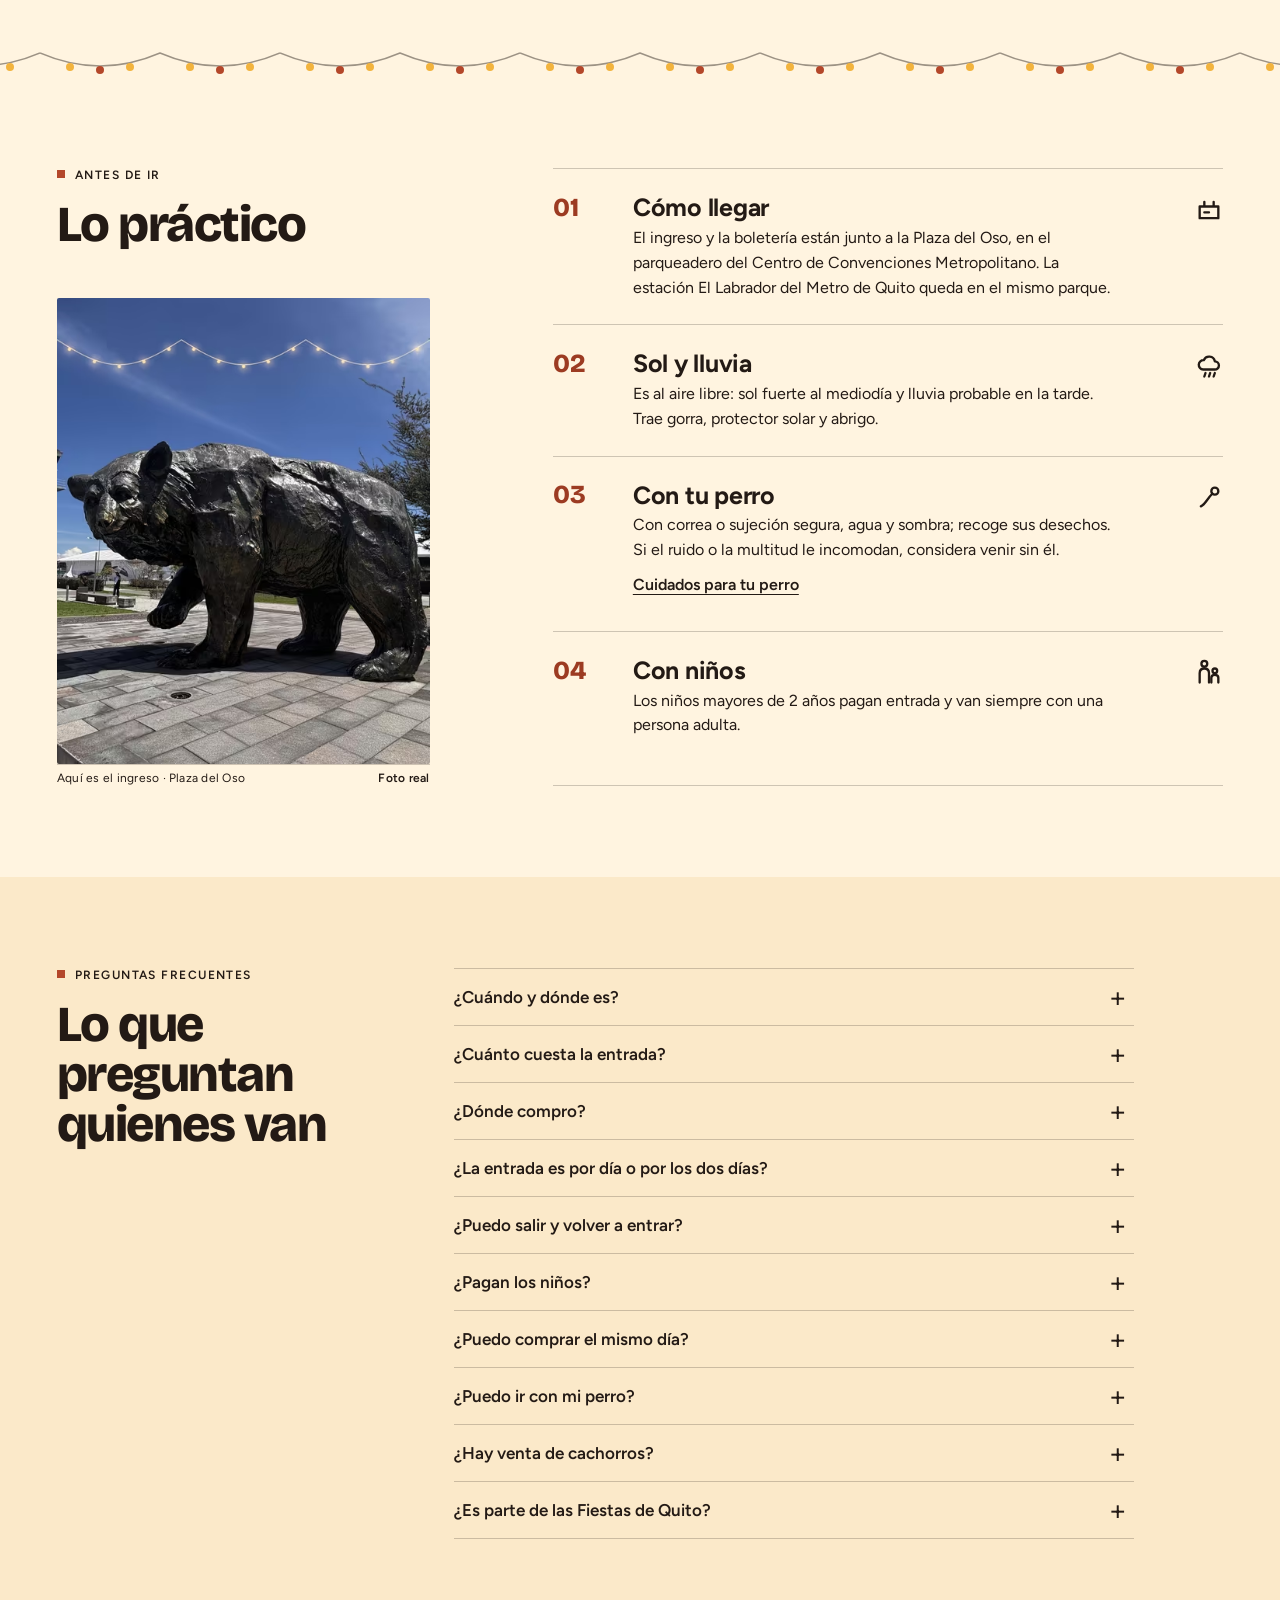
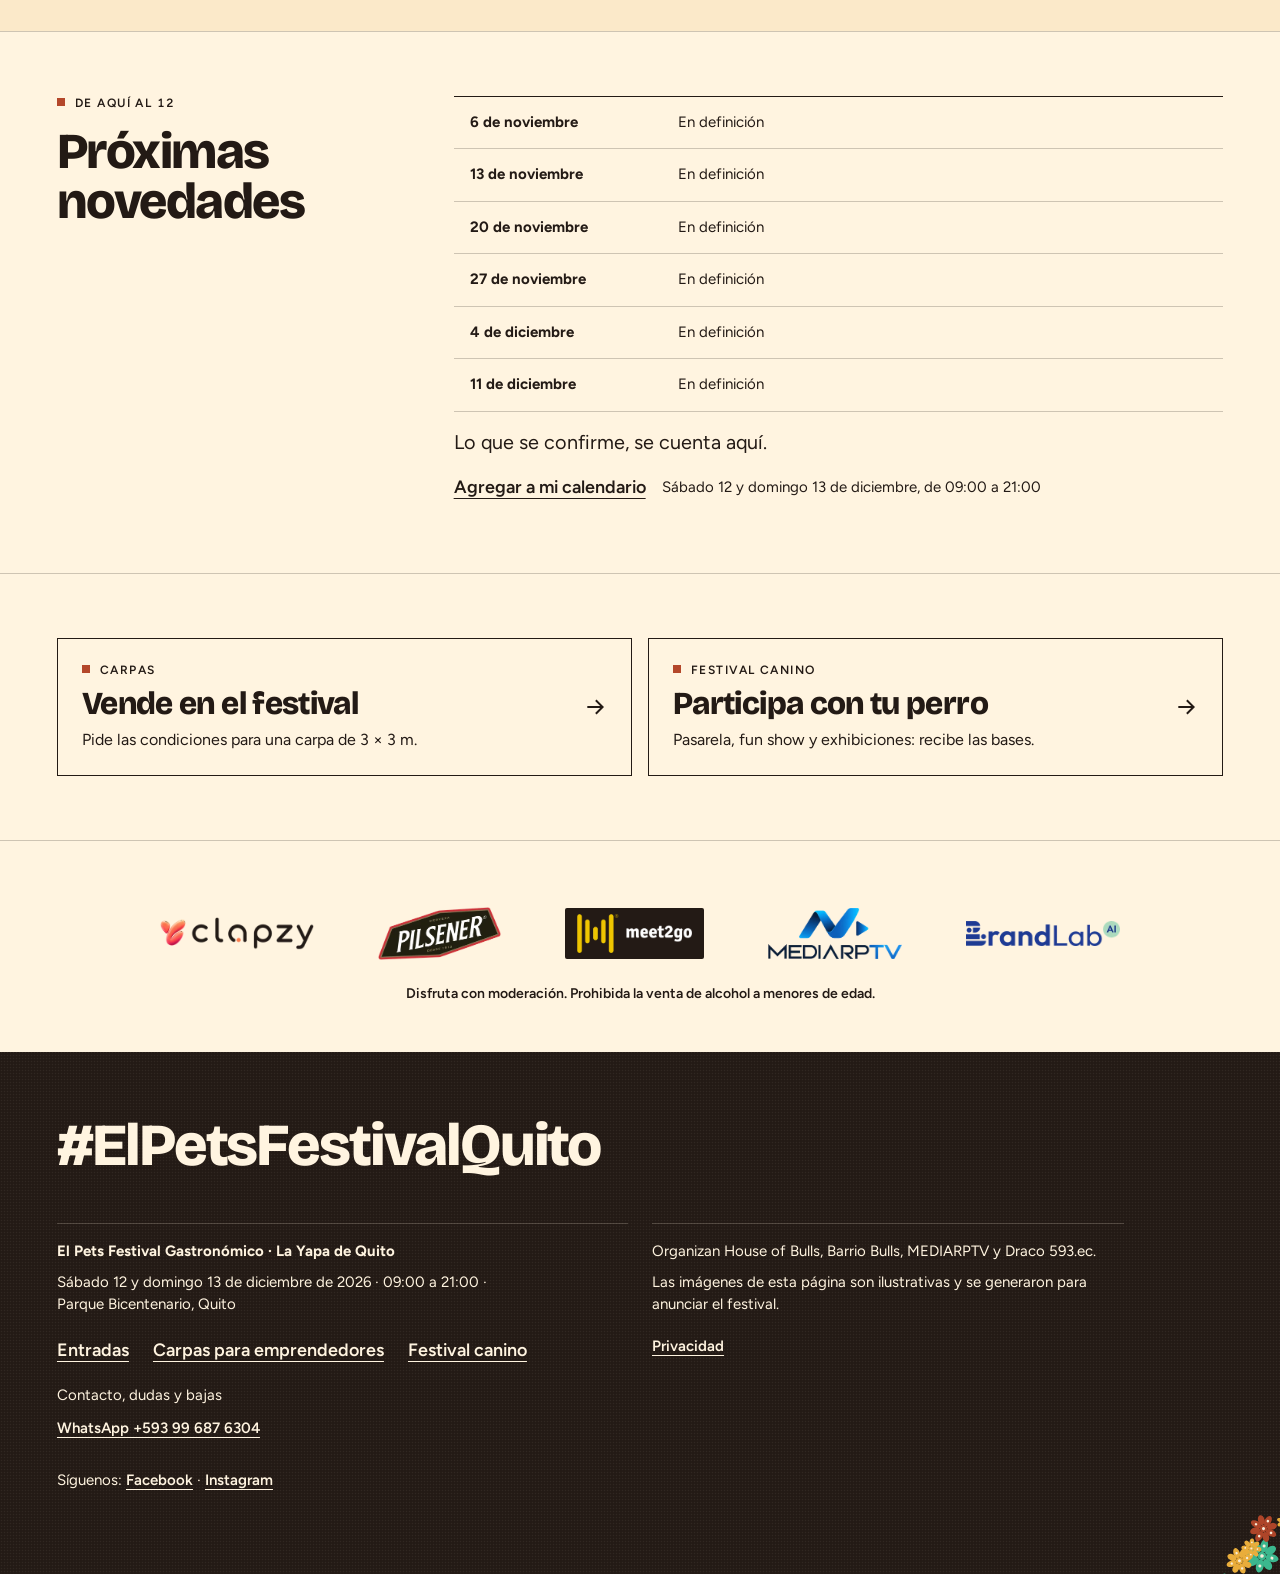
==== commit 6a0240d6: "Marcas alineadas a la derecha en columna; precio y compra corregidos en carpas y canino - Fila de ma" ====
--- a/index.html
+++ b/index.html
@@ -33,7 +33,7 @@
 <link rel="icon" href="favicon-32.png" sizes="32x32" type="image/png">
 <link rel="apple-touch-icon" href="apple-touch-icon.png">
 <link rel="manifest" href="site.webmanifest">
-<link rel="stylesheet" href="css/estilos.css?v=r78">
+<link rel="stylesheet" href="css/estilos.css?v=r80">
 <script type="application/ld+json">
 {
  "@context": "https://schema.org",
@@ -554,9 +554,9 @@
  </div>
 </footer>
 
-<script src="js/config.js?v=r78"></script>
-<script src="js/app.js?v=r78" defer></script>
+<script src="js/config.js?v=r80"></script>
+<script src="js/app.js?v=r80" defer></script>
 <aside aria-label="Contacto por WhatsApp"><a class="wa-flotante" href="https://wa.me/593996876304?text=Hola%2C%20tengo%20una%20pregunta%20sobre%20El%20Pets%20Festival." target="_blank" rel="noopener" aria-label="Escríbenos por WhatsApp"><svg aria-hidden="true" focusable="false" viewBox="0 0 24 24"><path fill="none" stroke="currentColor" stroke-width="2" stroke-linecap="round" stroke-linejoin="round" d="M4 20 L5.4 16 A8 8 0 1 1 8.4 19 Z M9 9.5 C9 12 11.5 14.5 14 14.5"/></svg><span>WhatsApp</span></a></aside>
-<script src="/js/consentimiento.js?v=r78" data-pixel="29163532359953133" defer></script>
+<script src="/js/consentimiento.js?v=r80" data-pixel="29163532359953133" defer></script>
 </body>
 </html>
--- a/css/estilos.css
+++ b/css/estilos.css
@@ -691,15 +691,16 @@
 @media (min-width: 560px) { .feria__invita-botones { grid-template-columns: 1fr 1fr; } }
 .feria-abierta .aviso-cookies { display: none; }
 
-/* Fila de marcas en secciones (8-nov): siempre sobre crema para que MEDIARPTV se lea */
-.firmas { display: flex; flex-wrap: wrap; align-items: center; gap: .75rem 1.5rem; margin-top: var(--e4); padding: .75rem 1rem; background: var(--crema); border: 1px solid var(--filete); border-radius: 4px; color: var(--carbon); }
-.firmas__grupo { display: inline-flex; align-items: center; gap: .6rem; min-width: 0; }
-.firmas__rol { font: 700 .6875rem/1 var(--texto); letter-spacing: .08em; text-transform: uppercase; color: var(--carbon); opacity: .8; }
-.firmas__logo { display: inline-flex; align-items: center; }
-.firmas__logo img { display: block; height: auto; width: var(--w); max-width: 100%; }
-.firmas__logo--mediarptv { --w: 84px; }
-.firmas__logo--pilsener { --w: 64px; }
-.firmas__logo--clapzy { --w: 86px; }
-.firmas__logo--meet2go { --w: 66px; background: var(--carbon); border-radius: 2px; padding: 3px 7px; }
-.firmas__logo--brandlab { --w: 96px; }
-.cartel__pie .firmas { width: 100%; grid-column: 1 / -1; box-sizing: border-box; }
+/* Fila de marcas en secciones (8-nov; ajuste de José: logos a la derecha, uno encima del otro, misma altura y en línea recta) */
+.firmas { display: flex; flex-direction: column; align-items: stretch; gap: .9rem; margin-top: var(--e4); padding: .9rem 1.1rem; background: var(--crema); border: 1px solid var(--filete); border-radius: 4px; color: var(--carbon); box-sizing: border-box; }
+.firmas__grupo { display: flex; align-items: center; justify-content: flex-end; gap: 1rem; min-width: 0; }
+.firmas__rol { margin-right: auto; font: 700 .6875rem/1 var(--texto); letter-spacing: .08em; text-transform: uppercase; color: var(--carbon); opacity: .8; }
+.firmas__logo { display: inline-flex; align-items: center; justify-content: flex-end; height: 34px; }
+.firmas__logo img { display: block; height: var(--h); width: auto; max-width: 140px; }
+.firmas__logo--mediarptv { --h: 34px; }
+.firmas__logo--pilsener { --h: 30px; }
+.firmas__logo--clapzy { --h: 22px; }
+.firmas__logo--meet2go { --h: 22px; background: var(--carbon); border-radius: 2px; padding: 6px 9px; height: auto; }
+.firmas__logo--brandlab { --h: 22px; }
+.cartel__pie .firmas { width: 100%; max-width: 30rem; grid-column: 1 / -1; }
+.heroe__cartela .firmas { margin-bottom: var(--e3); }
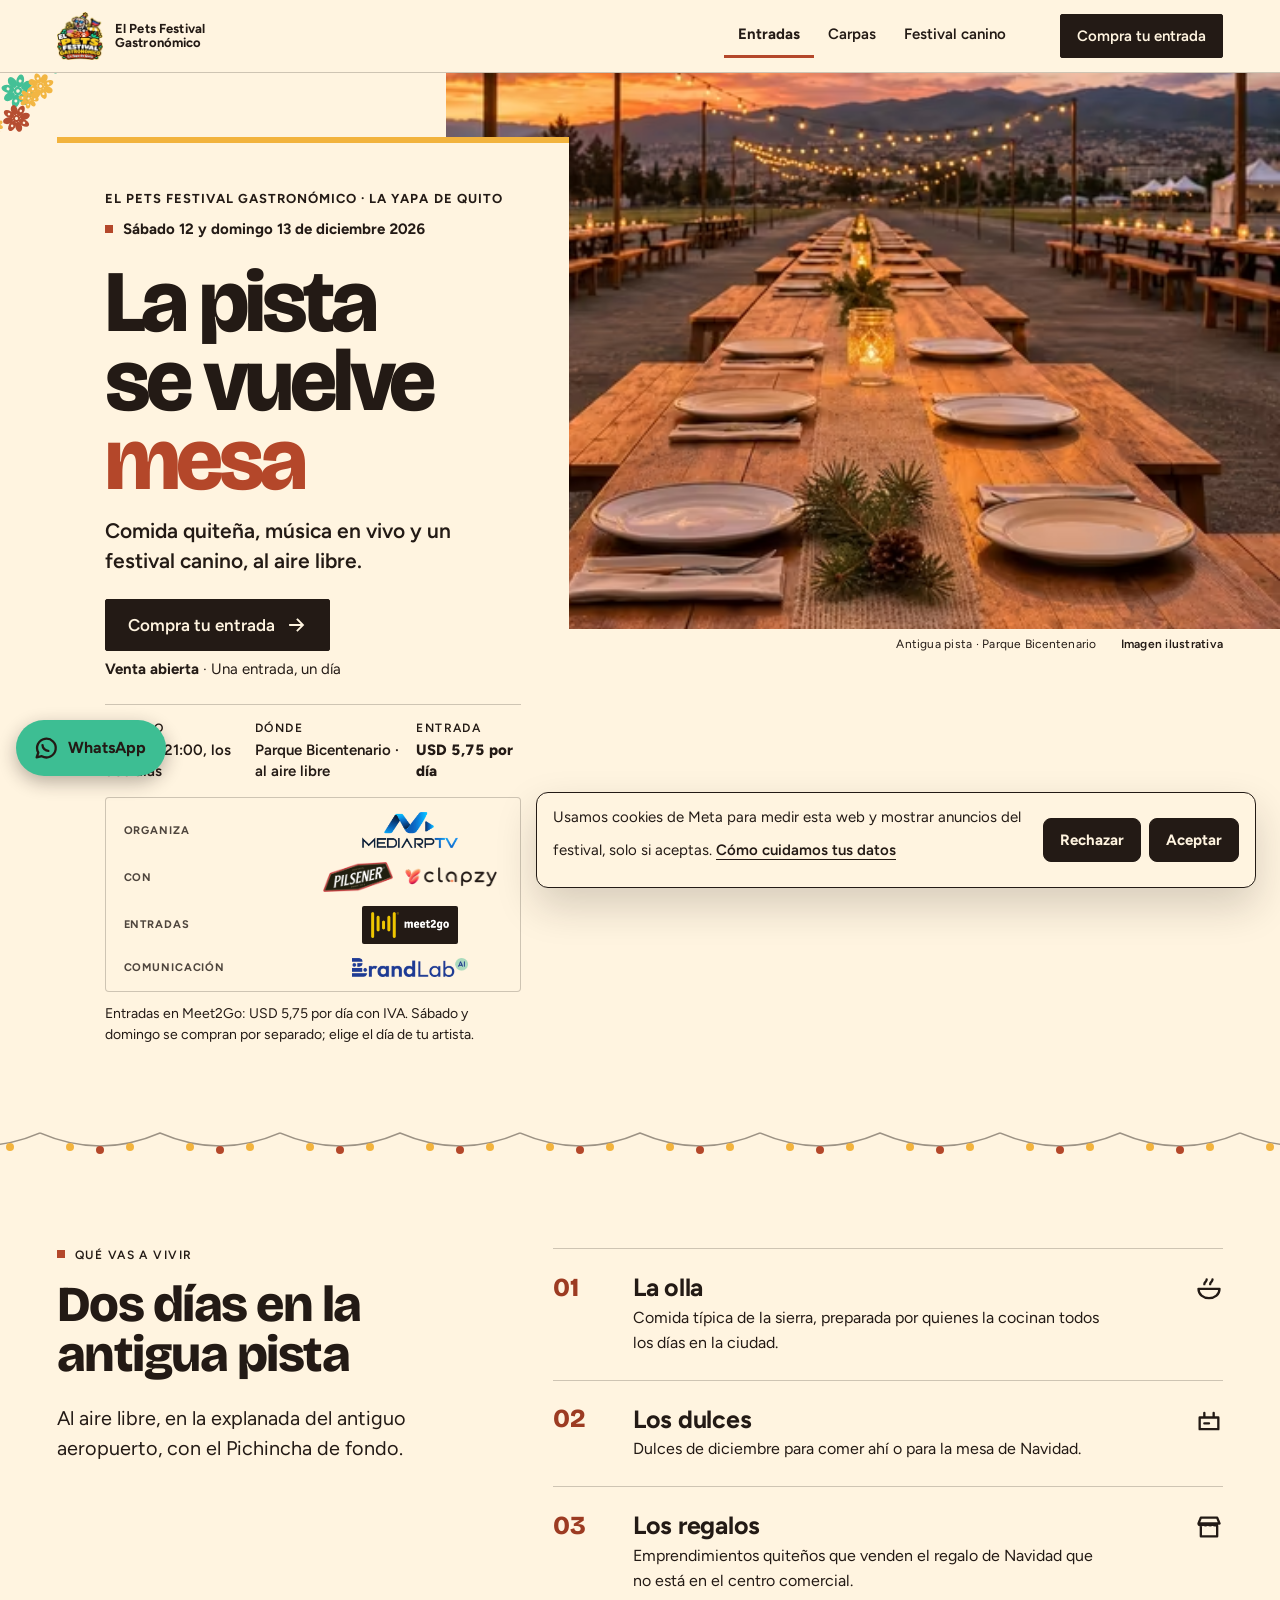
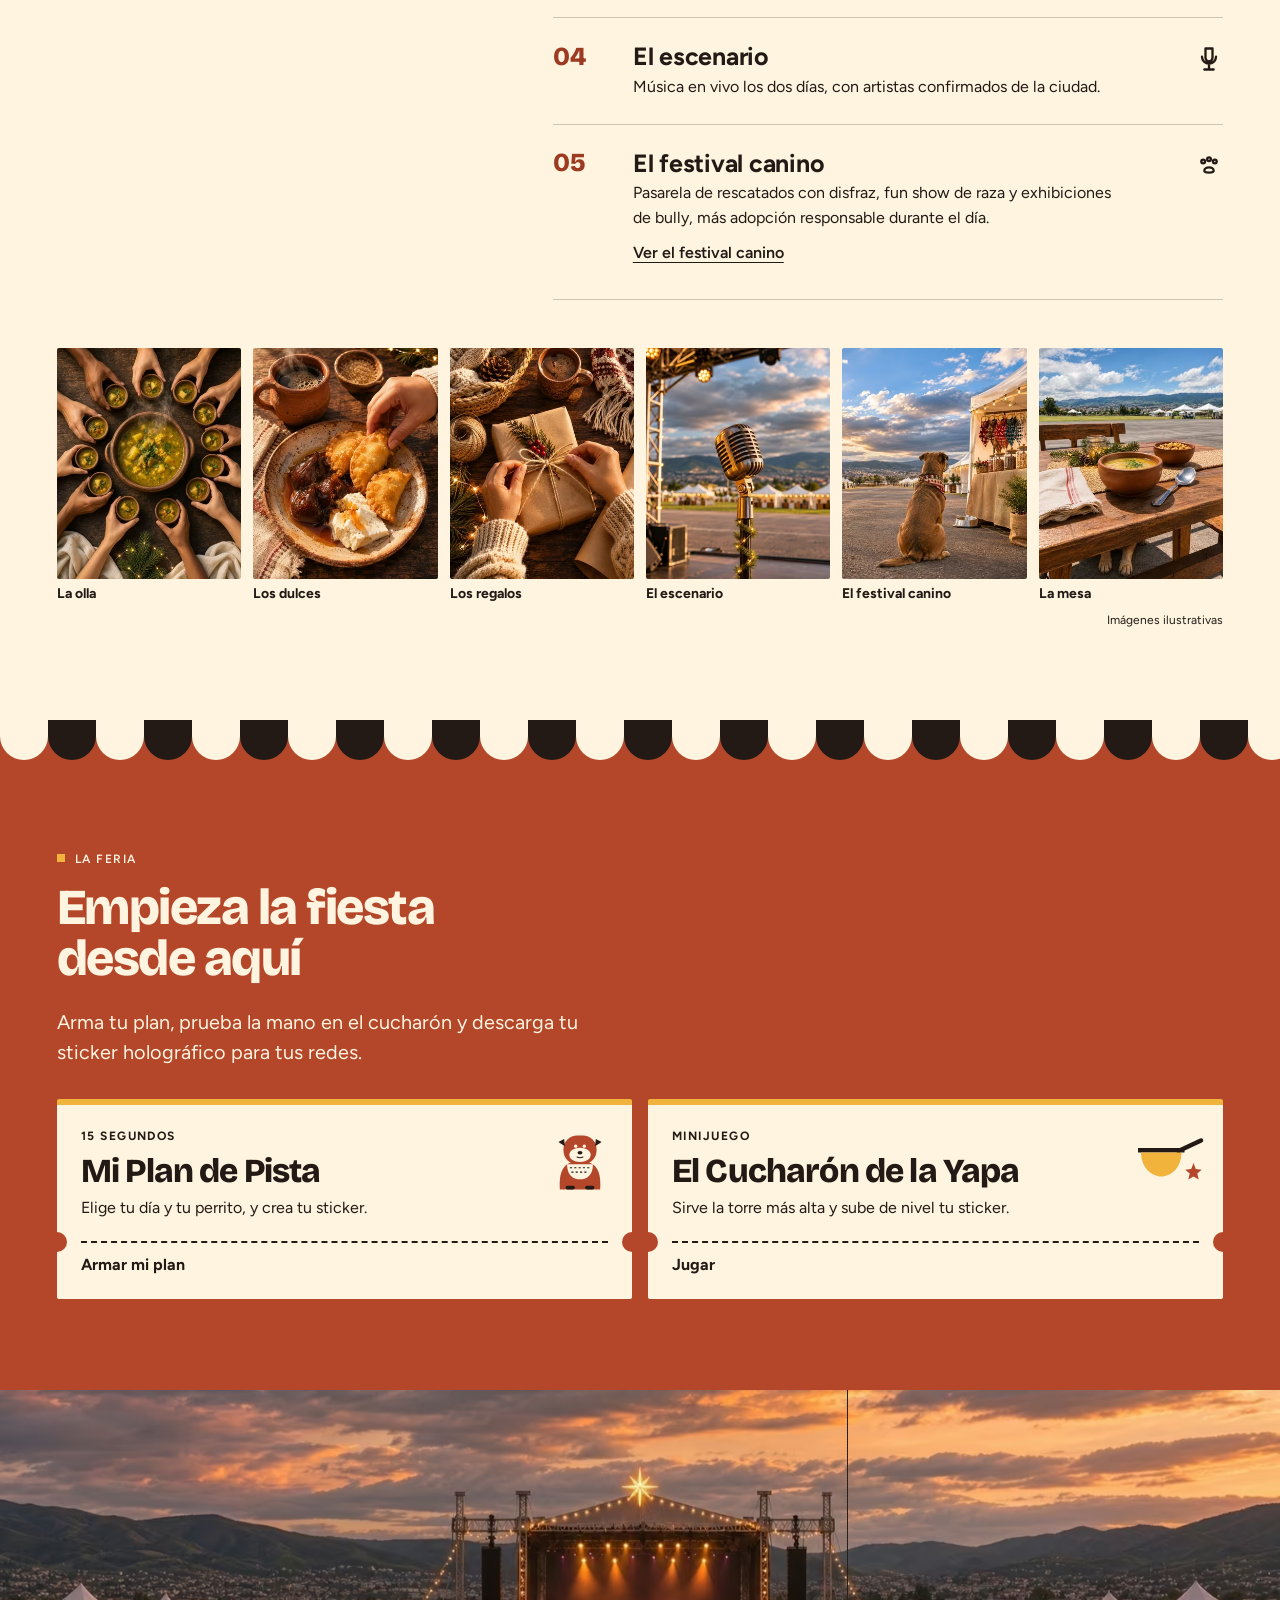
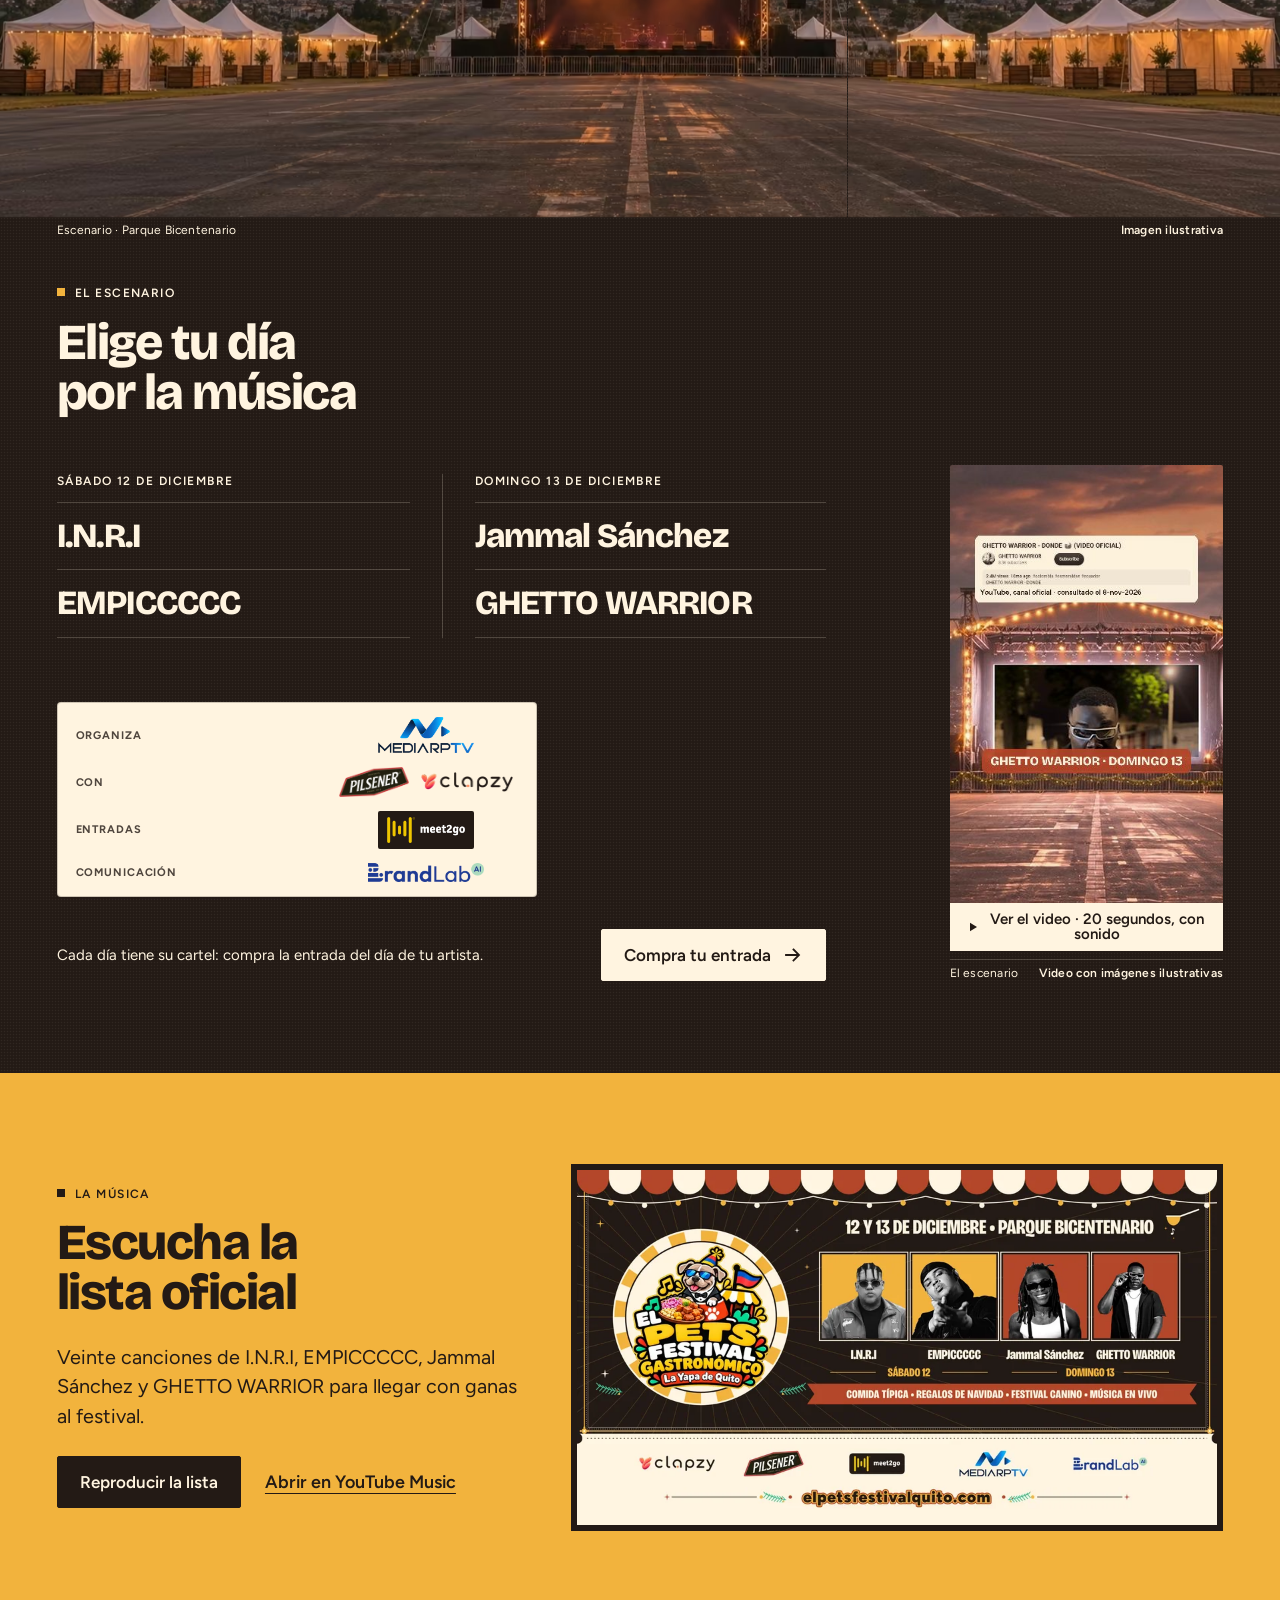
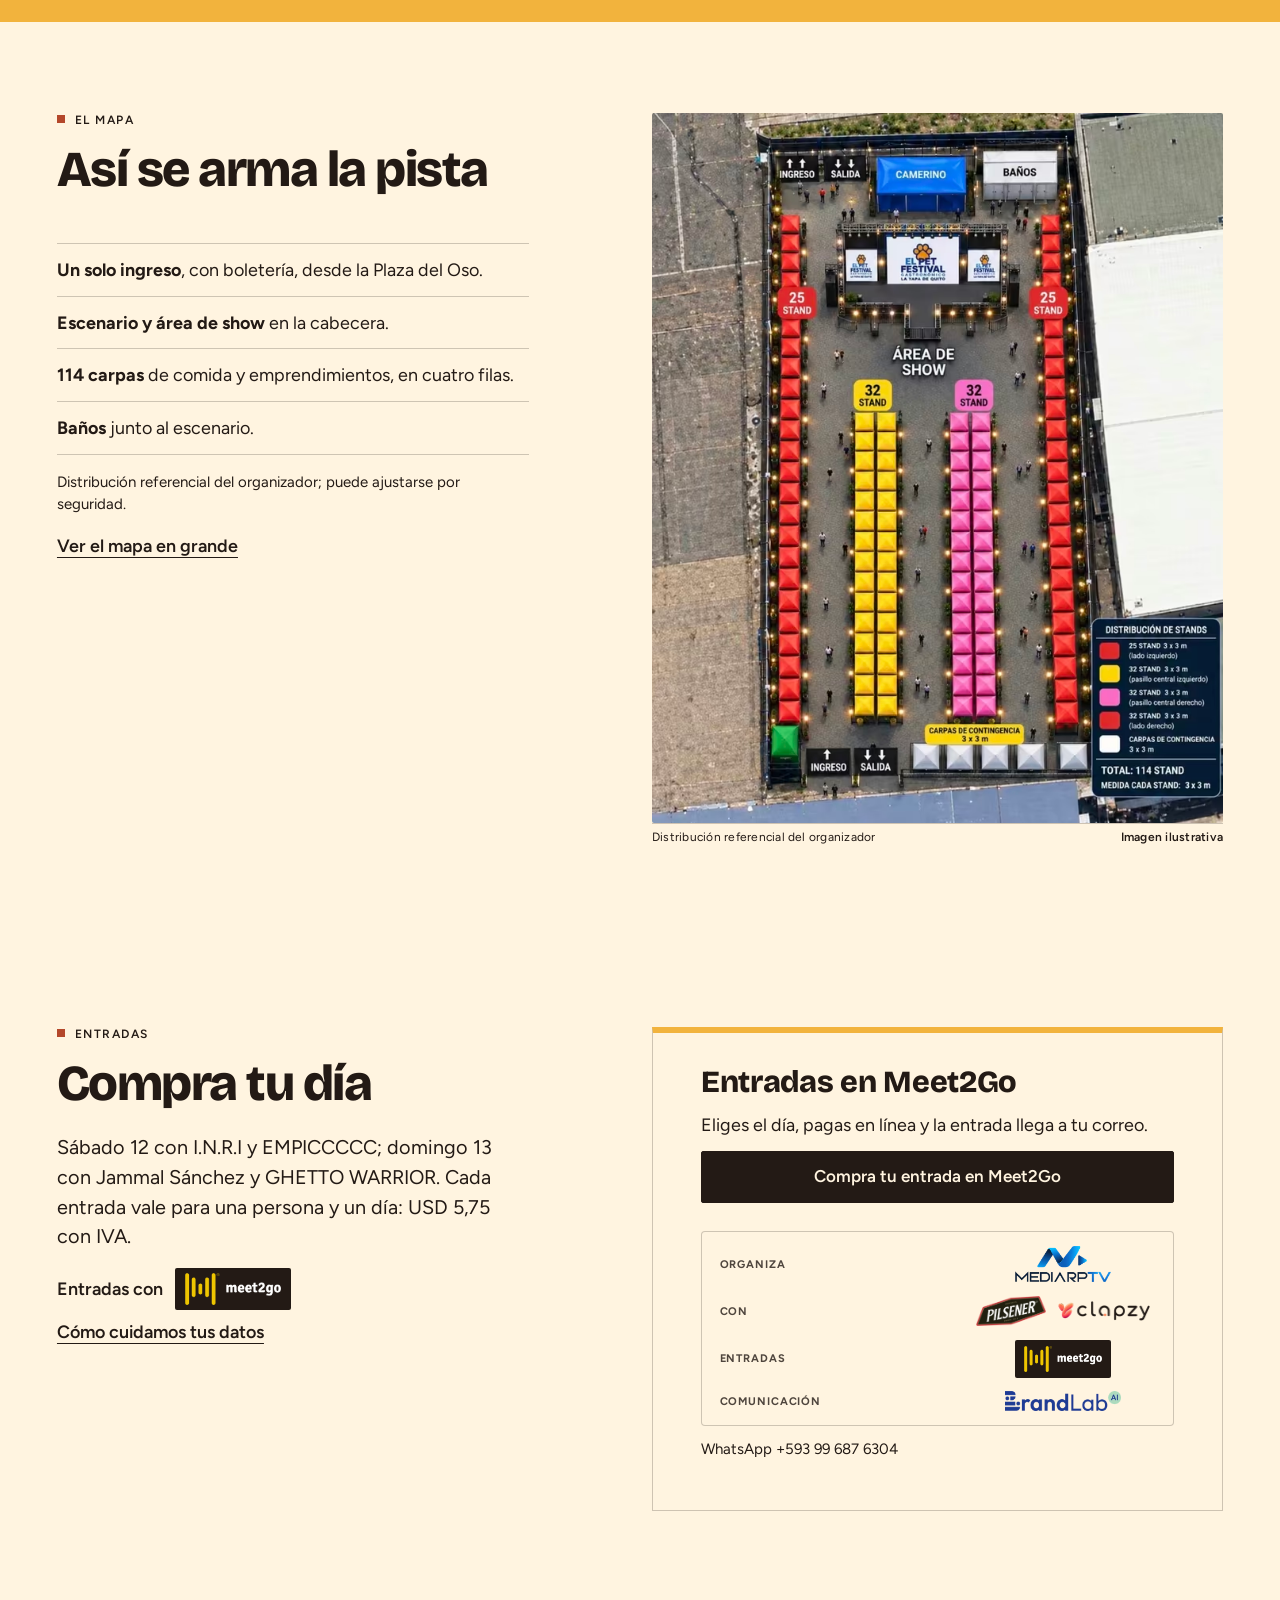
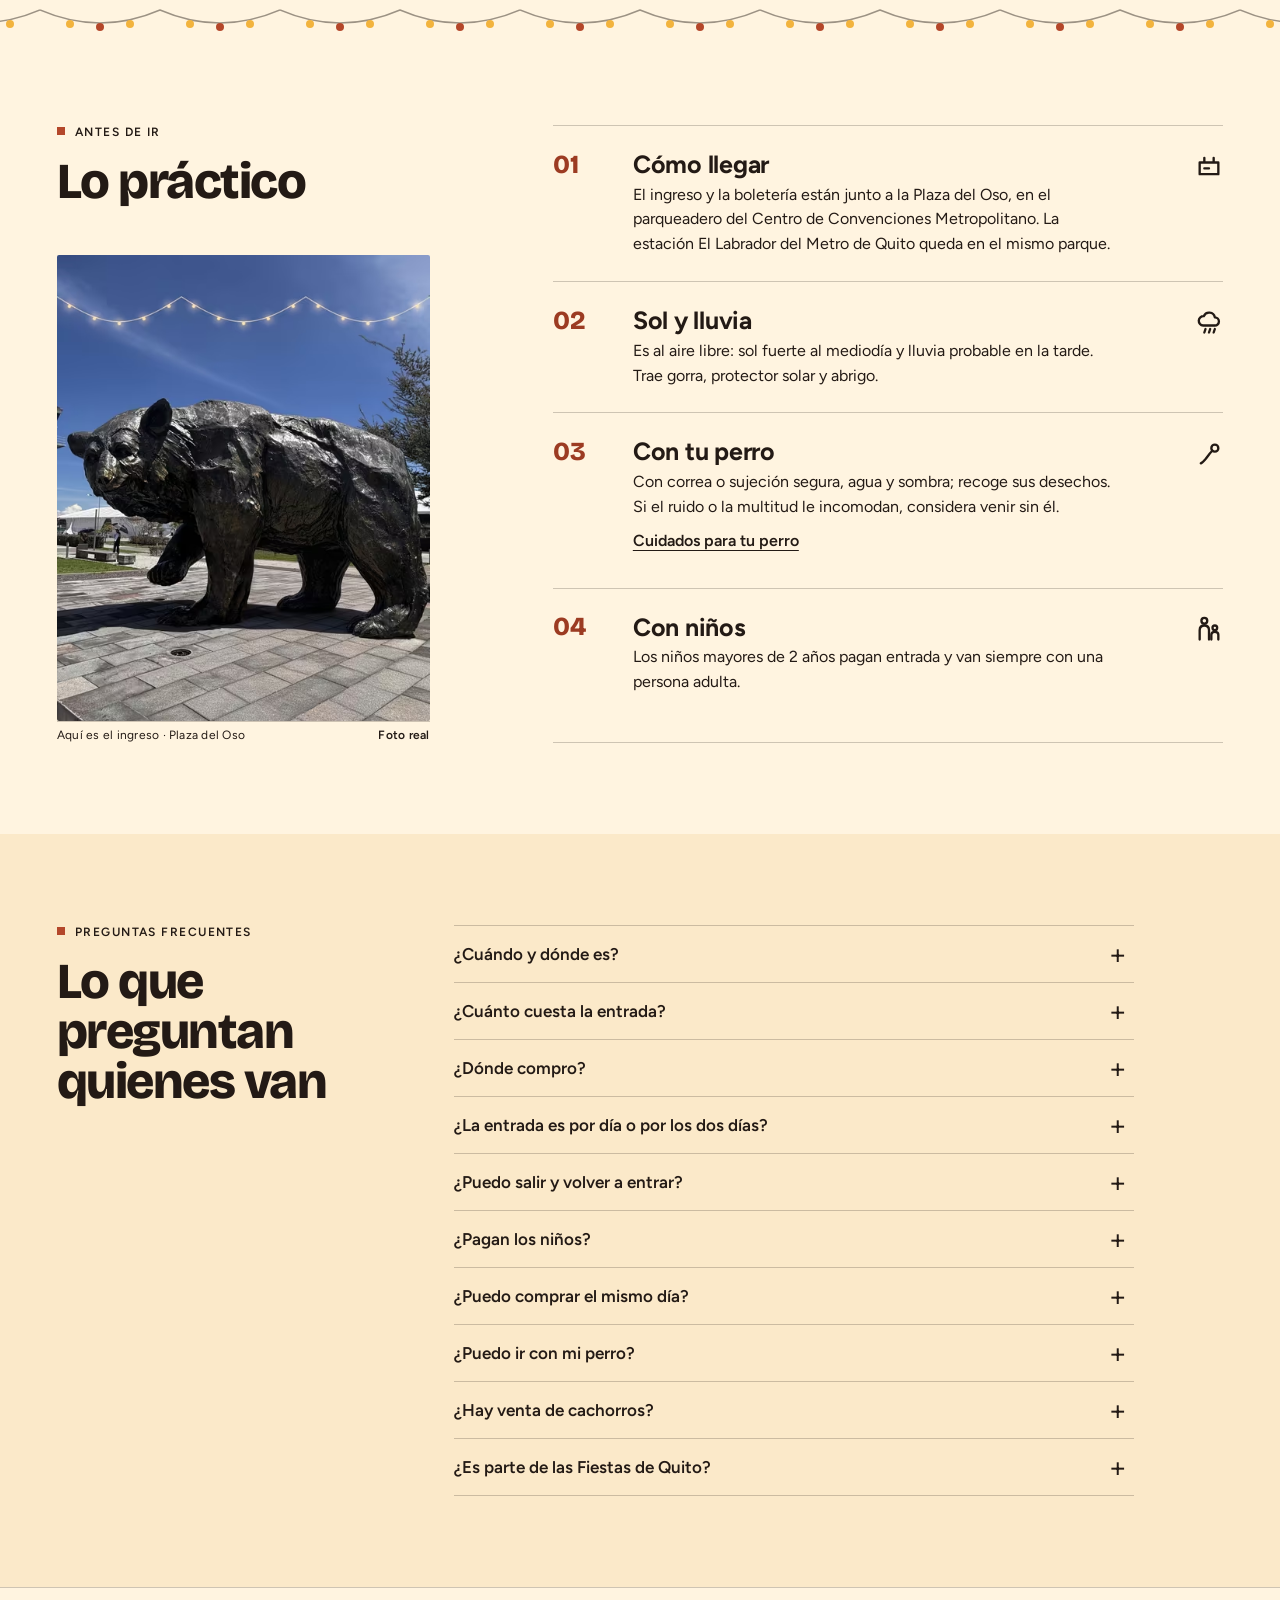
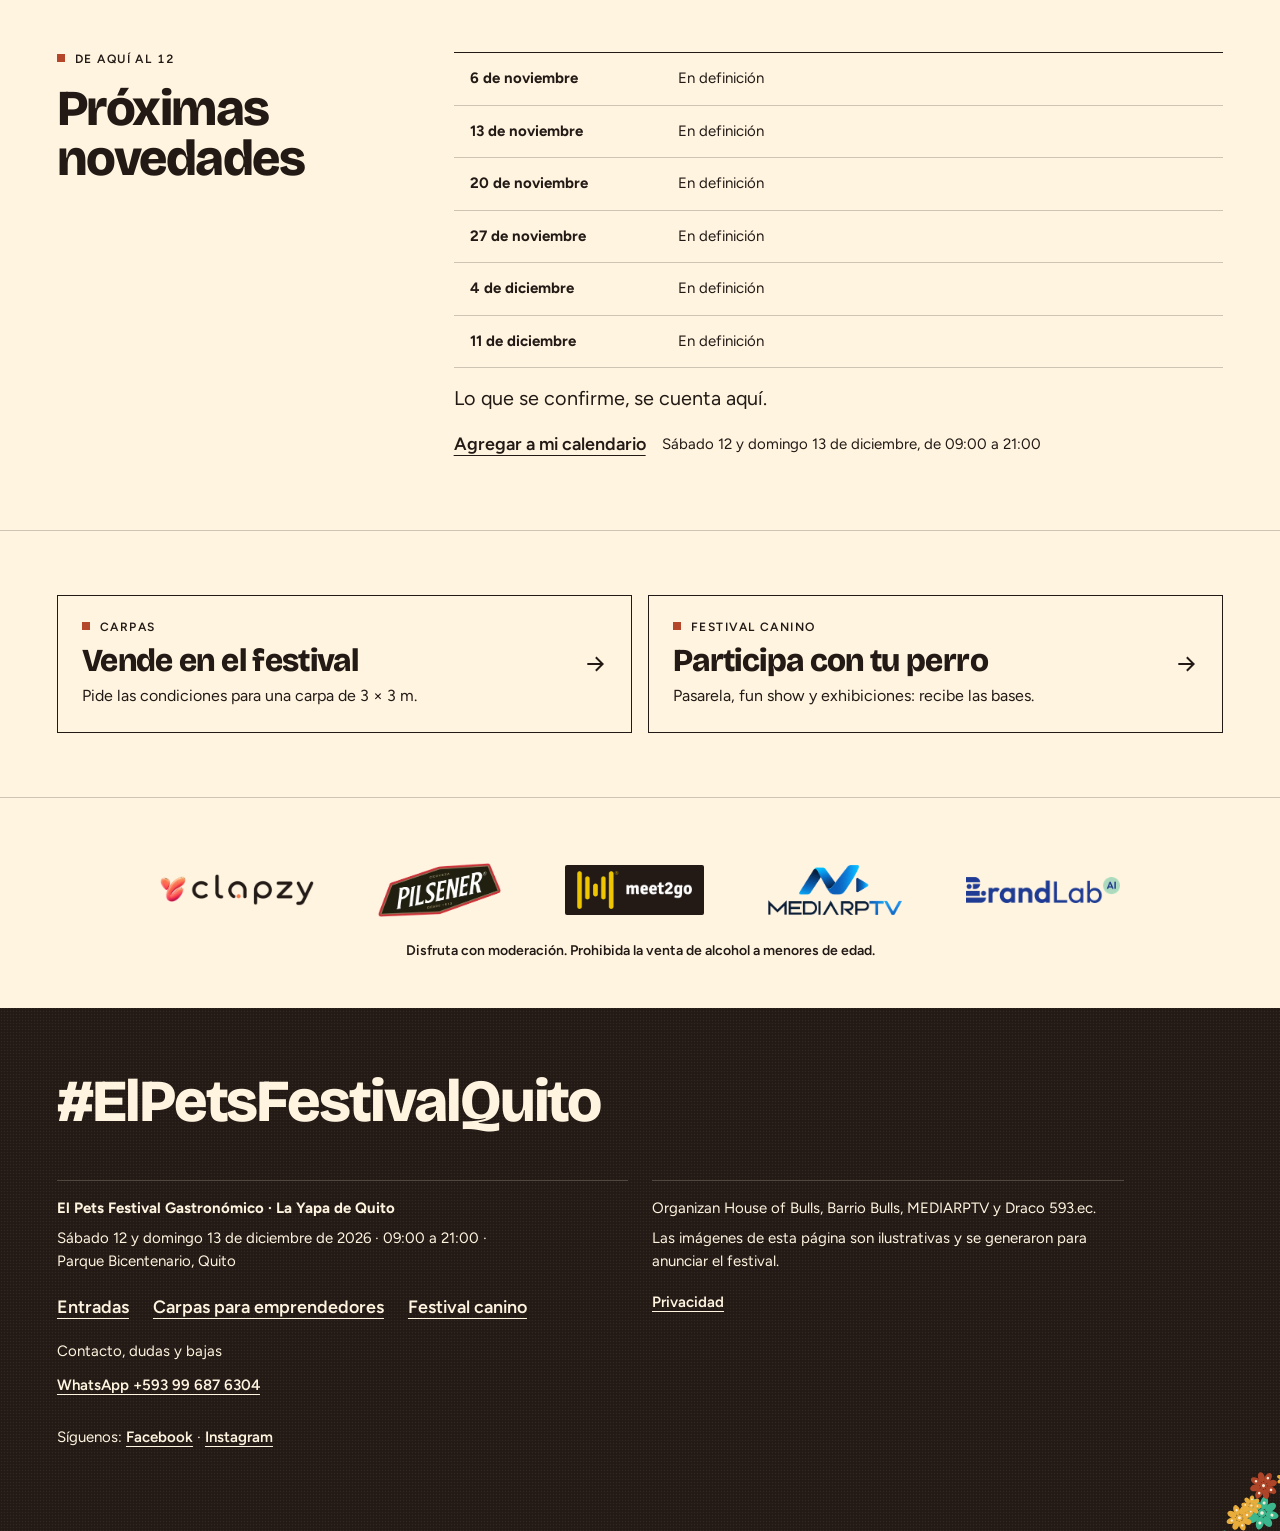
==== commit 5b4cb689: "Logos de marcas centrados sobre un mismo eje en columna fija (hero, cartel, lista; carpas y canino) " ====
--- a/index.html
+++ b/index.html
@@ -33,7 +33,7 @@
 <link rel="icon" href="favicon-32.png" sizes="32x32" type="image/png">
 <link rel="apple-touch-icon" href="apple-touch-icon.png">
 <link rel="manifest" href="site.webmanifest">
-<link rel="stylesheet" href="css/estilos.css?v=r80">
+<link rel="stylesheet" href="css/estilos.css?v=r81">
 <script type="application/ld+json">
 {
  "@context": "https://schema.org",
@@ -314,7 +314,7 @@
    <div><dt>Dónde</dt><dd>Parque Bicentenario · al aire libre</dd></div>
    <div><dt>Entrada</dt><dd class="precio" data-rol="cifra" data-invariante="precio">USD 5,75 por día</dd></div>
   </dl>
-  <div class="firmas" role="group" aria-label="Organizan y acompañan"><span class="firmas__grupo"><span class="firmas__rol">Organiza</span><span class="firmas__logo firmas__logo--mediarptv"><picture><source type="image/webp" srcset="img/marcas/mediarptv.webp"><img src="img/marcas/mediarptv.png" width="344" height="129" loading="lazy" decoding="async" alt="MEDIARPTV"></picture></span></span><span class="firmas__grupo"><span class="firmas__rol">Con</span><span class="firmas__logo firmas__logo--pilsener"><picture><source type="image/webp" srcset="img/marcas/pilsener.webp"><img src="img/marcas/pilsener.png" width="320" height="139" loading="lazy" decoding="async" alt="Pilsener"></picture></span><span class="firmas__logo firmas__logo--clapzy"><picture><source type="image/webp" srcset="img/marcas/clapzy.webp"><img src="img/marcas/clapzy.png" width="380" height="80" loading="lazy" decoding="async" alt="Clapzy"></picture></span></span><span class="firmas__grupo"><span class="firmas__rol">Entradas</span><span class="firmas__logo firmas__logo--meet2go"><picture><source type="image/webp" srcset="img/marcas/meet2go.webp"><img src="img/marcas/meet2go.png" width="300" height="100" loading="lazy" decoding="async" alt="Meet2Go"></picture></span></span><span class="firmas__grupo"><span class="firmas__rol">Comunicación</span><span class="firmas__logo firmas__logo--brandlab"><picture><source type="image/webp" srcset="img/marcas/brandlab.webp"><img src="img/marcas/brandlab.png" width="380" height="64" loading="lazy" decoding="async" alt="BrandLab AI"></picture></span></span></div>
+  <div class="firmas" role="group" aria-label="Organizan y acompañan"><span class="firmas__grupo"><span class="firmas__rol">Organiza</span><span class="firmas__marcas"><span class="firmas__logo firmas__logo--mediarptv"><picture><source type="image/webp" srcset="img/marcas/mediarptv.webp"><img src="img/marcas/mediarptv.png" width="344" height="129" loading="lazy" decoding="async" alt="MEDIARPTV"></picture></span></span></span><span class="firmas__grupo"><span class="firmas__rol">Con</span><span class="firmas__marcas"><span class="firmas__logo firmas__logo--pilsener"><picture><source type="image/webp" srcset="img/marcas/pilsener.webp"><img src="img/marcas/pilsener.png" width="320" height="139" loading="lazy" decoding="async" alt="Pilsener"></picture></span><span class="firmas__logo firmas__logo--clapzy"><picture><source type="image/webp" srcset="img/marcas/clapzy.webp"><img src="img/marcas/clapzy.png" width="380" height="80" loading="lazy" decoding="async" alt="Clapzy"></picture></span></span></span><span class="firmas__grupo"><span class="firmas__rol">Entradas</span><span class="firmas__marcas"><span class="firmas__logo firmas__logo--meet2go"><picture><source type="image/webp" srcset="img/marcas/meet2go.webp"><img src="img/marcas/meet2go.png" width="300" height="100" loading="lazy" decoding="async" alt="Meet2Go"></picture></span></span></span><span class="firmas__grupo"><span class="firmas__rol">Comunicación</span><span class="firmas__marcas"><span class="firmas__logo firmas__logo--brandlab"><picture><source type="image/webp" srcset="img/marcas/brandlab.webp"><img src="img/marcas/brandlab.png" width="380" height="64" loading="lazy" decoding="async" alt="BrandLab AI"></picture></span></span></span></div>
   <p class="micro precio__nota">Entradas en Meet2Go: USD 5,75 por día con IVA. Sábado y domingo se compran por separado; elige el día de tu artista.</p>
  </div>
 
@@ -378,7 +378,7 @@
    </article>
   </div>
   <div class="cartel__pie">
-   <div class="firmas" role="group" aria-label="Organizan y acompañan"><span class="firmas__grupo"><span class="firmas__rol">Organiza</span><span class="firmas__logo firmas__logo--mediarptv"><picture><source type="image/webp" srcset="img/marcas/mediarptv.webp"><img src="img/marcas/mediarptv.png" width="344" height="129" loading="lazy" decoding="async" alt="MEDIARPTV"></picture></span></span><span class="firmas__grupo"><span class="firmas__rol">Con</span><span class="firmas__logo firmas__logo--pilsener"><picture><source type="image/webp" srcset="img/marcas/pilsener.webp"><img src="img/marcas/pilsener.png" width="320" height="139" loading="lazy" decoding="async" alt="Pilsener"></picture></span><span class="firmas__logo firmas__logo--clapzy"><picture><source type="image/webp" srcset="img/marcas/clapzy.webp"><img src="img/marcas/clapzy.png" width="380" height="80" loading="lazy" decoding="async" alt="Clapzy"></picture></span></span><span class="firmas__grupo"><span class="firmas__rol">Entradas</span><span class="firmas__logo firmas__logo--meet2go"><picture><source type="image/webp" srcset="img/marcas/meet2go.webp"><img src="img/marcas/meet2go.png" width="300" height="100" loading="lazy" decoding="async" alt="Meet2Go"></picture></span></span><span class="firmas__grupo"><span class="firmas__rol">Comunicación</span><span class="firmas__logo firmas__logo--brandlab"><picture><source type="image/webp" srcset="img/marcas/brandlab.webp"><img src="img/marcas/brandlab.png" width="380" height="64" loading="lazy" decoding="async" alt="BrandLab AI"></picture></span></span></div>
+   <div class="firmas" role="group" aria-label="Organizan y acompañan"><span class="firmas__grupo"><span class="firmas__rol">Organiza</span><span class="firmas__marcas"><span class="firmas__logo firmas__logo--mediarptv"><picture><source type="image/webp" srcset="img/marcas/mediarptv.webp"><img src="img/marcas/mediarptv.png" width="344" height="129" loading="lazy" decoding="async" alt="MEDIARPTV"></picture></span></span></span><span class="firmas__grupo"><span class="firmas__rol">Con</span><span class="firmas__marcas"><span class="firmas__logo firmas__logo--pilsener"><picture><source type="image/webp" srcset="img/marcas/pilsener.webp"><img src="img/marcas/pilsener.png" width="320" height="139" loading="lazy" decoding="async" alt="Pilsener"></picture></span><span class="firmas__logo firmas__logo--clapzy"><picture><source type="image/webp" srcset="img/marcas/clapzy.webp"><img src="img/marcas/clapzy.png" width="380" height="80" loading="lazy" decoding="async" alt="Clapzy"></picture></span></span></span><span class="firmas__grupo"><span class="firmas__rol">Entradas</span><span class="firmas__marcas"><span class="firmas__logo firmas__logo--meet2go"><picture><source type="image/webp" srcset="img/marcas/meet2go.webp"><img src="img/marcas/meet2go.png" width="300" height="100" loading="lazy" decoding="async" alt="Meet2Go"></picture></span></span></span><span class="firmas__grupo"><span class="firmas__rol">Comunicación</span><span class="firmas__marcas"><span class="firmas__logo firmas__logo--brandlab"><picture><source type="image/webp" srcset="img/marcas/brandlab.webp"><img src="img/marcas/brandlab.png" width="380" height="64" loading="lazy" decoding="async" alt="BrandLab AI"></picture></span></span></span></div>
    <p class="nota">Cada día tiene su cartel: compra la entrada del día de tu artista.</p>
    <a class="boton boton--claro" href="https://www.meet2go.com/ev/elpetsfestivaluio" target="_blank" rel="noopener">Compra tu entrada <svg class="boton__flecha" aria-hidden="true" focusable="false"><use href="#i-flecha"/></svg></a>
   </div>
@@ -450,7 +450,7 @@
    <p class="lista__tiquetera"><span>Entradas con</span> <span class="lista__sello"><picture><source type="image/webp" srcset="img/marcas/meet2go.webp"><img src="img/marcas/meet2go.png" width="300" height="100" loading="lazy" decoding="async" alt="Meet2Go"></picture></span></p>
    <p class="lista__privacidad"><a class="enlace" href="privacidad.html">Cómo cuidamos tus datos</a></p>
   </header>
-  <div class="lista__form cartela wa"><h3 class="wa__titulo">Entradas en Meet2Go</h3><p>Eliges el día, pagas en línea y la entrada llega a tu correo.</p><a class="boton" href="https://www.meet2go.com/ev/elpetsfestivaluio" target="_blank" rel="noopener">Compra tu entrada en Meet2Go</a><div class="firmas" role="group" aria-label="Organizan y acompañan"><span class="firmas__grupo"><span class="firmas__rol">Organiza</span><span class="firmas__logo firmas__logo--mediarptv"><picture><source type="image/webp" srcset="img/marcas/mediarptv.webp"><img src="img/marcas/mediarptv.png" width="344" height="129" loading="lazy" decoding="async" alt="MEDIARPTV"></picture></span></span><span class="firmas__grupo"><span class="firmas__rol">Con</span><span class="firmas__logo firmas__logo--pilsener"><picture><source type="image/webp" srcset="img/marcas/pilsener.webp"><img src="img/marcas/pilsener.png" width="320" height="139" loading="lazy" decoding="async" alt="Pilsener"></picture></span><span class="firmas__logo firmas__logo--clapzy"><picture><source type="image/webp" srcset="img/marcas/clapzy.webp"><img src="img/marcas/clapzy.png" width="380" height="80" loading="lazy" decoding="async" alt="Clapzy"></picture></span></span><span class="firmas__grupo"><span class="firmas__rol">Entradas</span><span class="firmas__logo firmas__logo--meet2go"><picture><source type="image/webp" srcset="img/marcas/meet2go.webp"><img src="img/marcas/meet2go.png" width="300" height="100" loading="lazy" decoding="async" alt="Meet2Go"></picture></span></span><span class="firmas__grupo"><span class="firmas__rol">Comunicación</span><span class="firmas__logo firmas__logo--brandlab"><picture><source type="image/webp" srcset="img/marcas/brandlab.webp"><img src="img/marcas/brandlab.png" width="380" height="64" loading="lazy" decoding="async" alt="BrandLab AI"></picture></span></span></div><p class="wa__numero">WhatsApp +593&nbsp;99&nbsp;687&nbsp;6304</p></div>
+  <div class="lista__form cartela wa"><h3 class="wa__titulo">Entradas en Meet2Go</h3><p>Eliges el día, pagas en línea y la entrada llega a tu correo.</p><a class="boton" href="https://www.meet2go.com/ev/elpetsfestivaluio" target="_blank" rel="noopener">Compra tu entrada en Meet2Go</a><div class="firmas" role="group" aria-label="Organizan y acompañan"><span class="firmas__grupo"><span class="firmas__rol">Organiza</span><span class="firmas__marcas"><span class="firmas__logo firmas__logo--mediarptv"><picture><source type="image/webp" srcset="img/marcas/mediarptv.webp"><img src="img/marcas/mediarptv.png" width="344" height="129" loading="lazy" decoding="async" alt="MEDIARPTV"></picture></span></span></span><span class="firmas__grupo"><span class="firmas__rol">Con</span><span class="firmas__marcas"><span class="firmas__logo firmas__logo--pilsener"><picture><source type="image/webp" srcset="img/marcas/pilsener.webp"><img src="img/marcas/pilsener.png" width="320" height="139" loading="lazy" decoding="async" alt="Pilsener"></picture></span><span class="firmas__logo firmas__logo--clapzy"><picture><source type="image/webp" srcset="img/marcas/clapzy.webp"><img src="img/marcas/clapzy.png" width="380" height="80" loading="lazy" decoding="async" alt="Clapzy"></picture></span></span></span><span class="firmas__grupo"><span class="firmas__rol">Entradas</span><span class="firmas__marcas"><span class="firmas__logo firmas__logo--meet2go"><picture><source type="image/webp" srcset="img/marcas/meet2go.webp"><img src="img/marcas/meet2go.png" width="300" height="100" loading="lazy" decoding="async" alt="Meet2Go"></picture></span></span></span><span class="firmas__grupo"><span class="firmas__rol">Comunicación</span><span class="firmas__marcas"><span class="firmas__logo firmas__logo--brandlab"><picture><source type="image/webp" srcset="img/marcas/brandlab.webp"><img src="img/marcas/brandlab.png" width="380" height="64" loading="lazy" decoding="async" alt="BrandLab AI"></picture></span></span></span></div><p class="wa__numero">WhatsApp +593&nbsp;99&nbsp;687&nbsp;6304</p></div>
  </div>
 </section>
 
@@ -554,9 +554,9 @@
  </div>
 </footer>
 
-<script src="js/config.js?v=r80"></script>
-<script src="js/app.js?v=r80" defer></script>
+<script src="js/config.js?v=r81"></script>
+<script src="js/app.js?v=r81" defer></script>
 <aside aria-label="Contacto por WhatsApp"><a class="wa-flotante" href="https://wa.me/593996876304?text=Hola%2C%20tengo%20una%20pregunta%20sobre%20El%20Pets%20Festival." target="_blank" rel="noopener" aria-label="Escríbenos por WhatsApp"><svg aria-hidden="true" focusable="false" viewBox="0 0 24 24"><path fill="none" stroke="currentColor" stroke-width="2" stroke-linecap="round" stroke-linejoin="round" d="M4 20 L5.4 16 A8 8 0 1 1 8.4 19 Z M9 9.5 C9 12 11.5 14.5 14 14.5"/></svg><span>WhatsApp</span></a></aside>
-<script src="/js/consentimiento.js?v=r80" data-pixel="29163532359953133" defer></script>
+<script src="/js/consentimiento.js?v=r81" data-pixel="29163532359953133" defer></script>
 </body>
 </html>
--- a/css/estilos.css
+++ b/css/estilos.css
@@ -691,16 +691,18 @@
 @media (min-width: 560px) { .feria__invita-botones { grid-template-columns: 1fr 1fr; } }
 .feria-abierta .aviso-cookies { display: none; }
 
-/* Fila de marcas en secciones (8-nov; ajuste de José: logos a la derecha, uno encima del otro, misma altura y en línea recta) */
-.firmas { display: flex; flex-direction: column; align-items: stretch; gap: .9rem; margin-top: var(--e4); padding: .9rem 1.1rem; background: var(--crema); border: 1px solid var(--filete); border-radius: 4px; color: var(--carbon); box-sizing: border-box; }
-.firmas__grupo { display: flex; align-items: center; justify-content: flex-end; gap: 1rem; min-width: 0; }
-.firmas__rol { margin-right: auto; font: 700 .6875rem/1 var(--texto); letter-spacing: .08em; text-transform: uppercase; color: var(--carbon); opacity: .8; }
-.firmas__logo { display: inline-flex; align-items: center; justify-content: flex-end; height: 34px; }
-.firmas__logo img { display: block; height: var(--h); width: auto; max-width: 140px; }
-.firmas__logo--mediarptv { --h: 34px; }
-.firmas__logo--pilsener { --h: 30px; }
-.firmas__logo--clapzy { --h: 22px; }
-.firmas__logo--meet2go { --h: 22px; background: var(--carbon); border-radius: 2px; padding: 6px 9px; height: auto; }
-.firmas__logo--brandlab { --h: 22px; }
+/* Fila de marcas en secciones (8-nov; ajuste 2 de José: logos centrados sobre un mismo eje en una columna fija a la derecha) */
+.firmas { display: flex; flex-direction: column; align-items: stretch; gap: .85rem; margin-top: var(--e4); padding: .9rem 1.1rem; background: var(--crema); border: 1px solid var(--filete); border-radius: 4px; color: var(--carbon); box-sizing: border-box; }
+.firmas__grupo { display: flex; align-items: center; justify-content: space-between; gap: 1rem; min-width: 0; }
+.firmas__rol { font: 700 .6875rem/1 var(--texto); letter-spacing: .08em; text-transform: uppercase; color: var(--carbon); opacity: .8; white-space: nowrap; }
+.firmas__marcas { flex: 0 0 11.5rem; width: 11.5rem; display: flex; align-items: center; justify-content: center; gap: .75rem; }
+.firmas__logo { display: inline-flex; align-items: center; justify-content: center; }
+.firmas__logo img { display: block; height: auto; width: var(--w); max-width: 100%; }
+.firmas__logo--mediarptv { --w: 96px; }
+.firmas__logo--pilsener { --w: 70px; }
+.firmas__logo--clapzy { --w: 92px; }
+.firmas__logo--meet2go { --w: 78px; background: var(--carbon); border-radius: 2px; padding: 6px 9px; }
+.firmas__logo--brandlab { --w: 116px; }
 .cartel__pie .firmas { width: 100%; max-width: 30rem; grid-column: 1 / -1; }
 .heroe__cartela .firmas { margin-bottom: var(--e3); }
+@media (max-width: 360px) { .firmas__marcas { flex-basis: 10rem; width: 10rem; } .firmas__logo--clapzy { --w: 80px; } .firmas__logo--pilsener { --w: 62px; } }
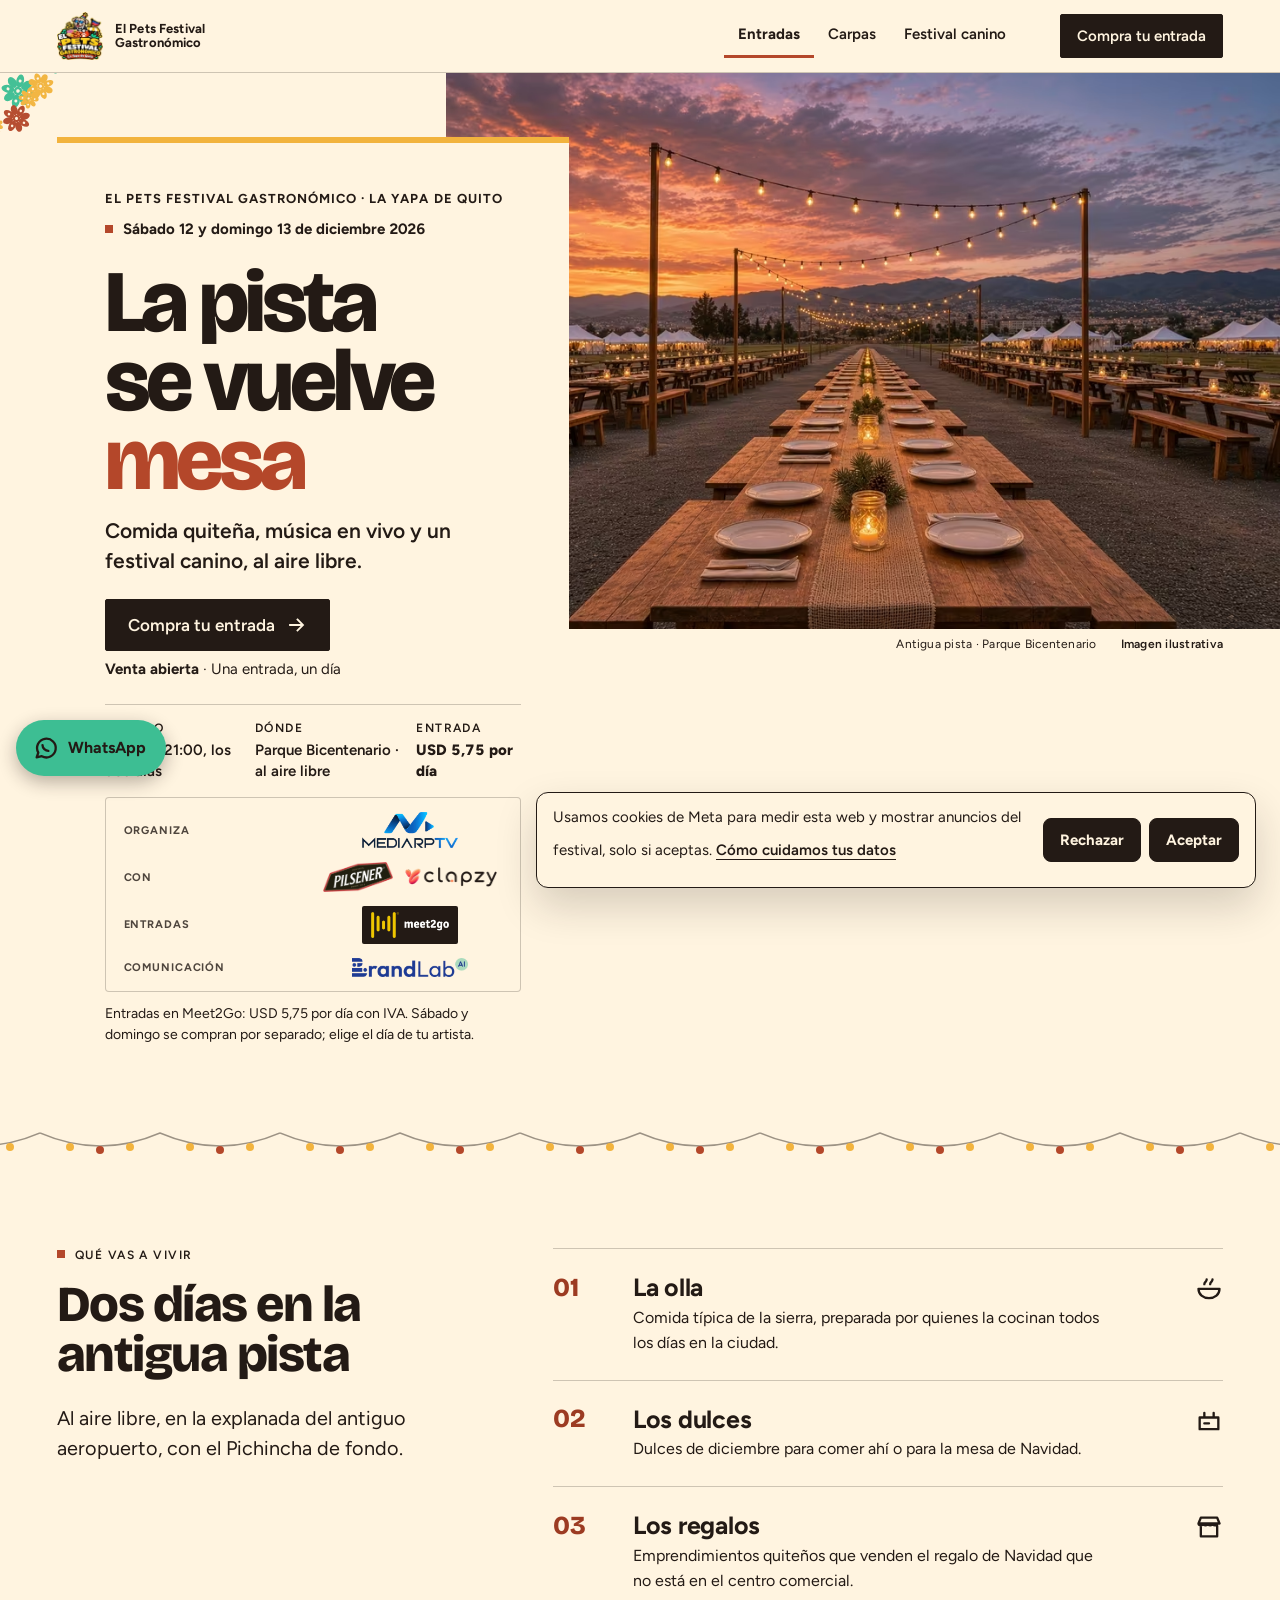
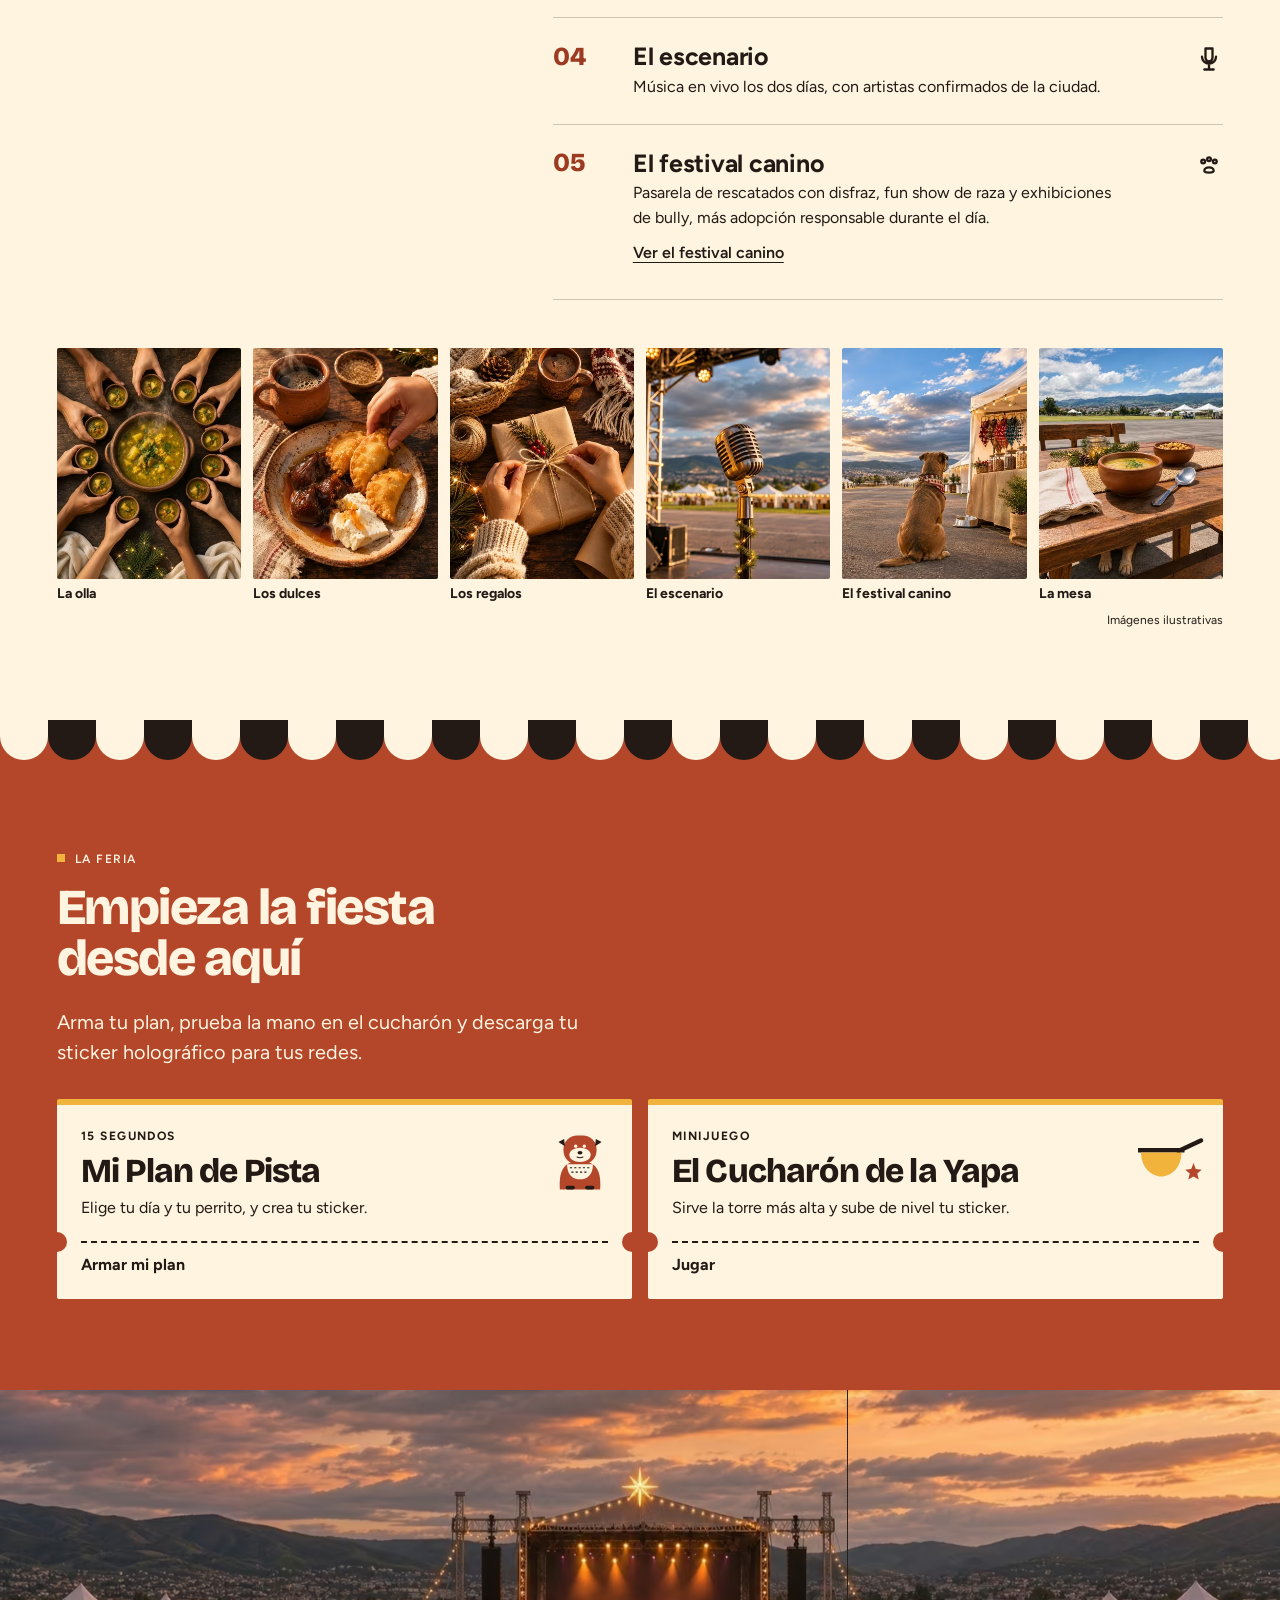
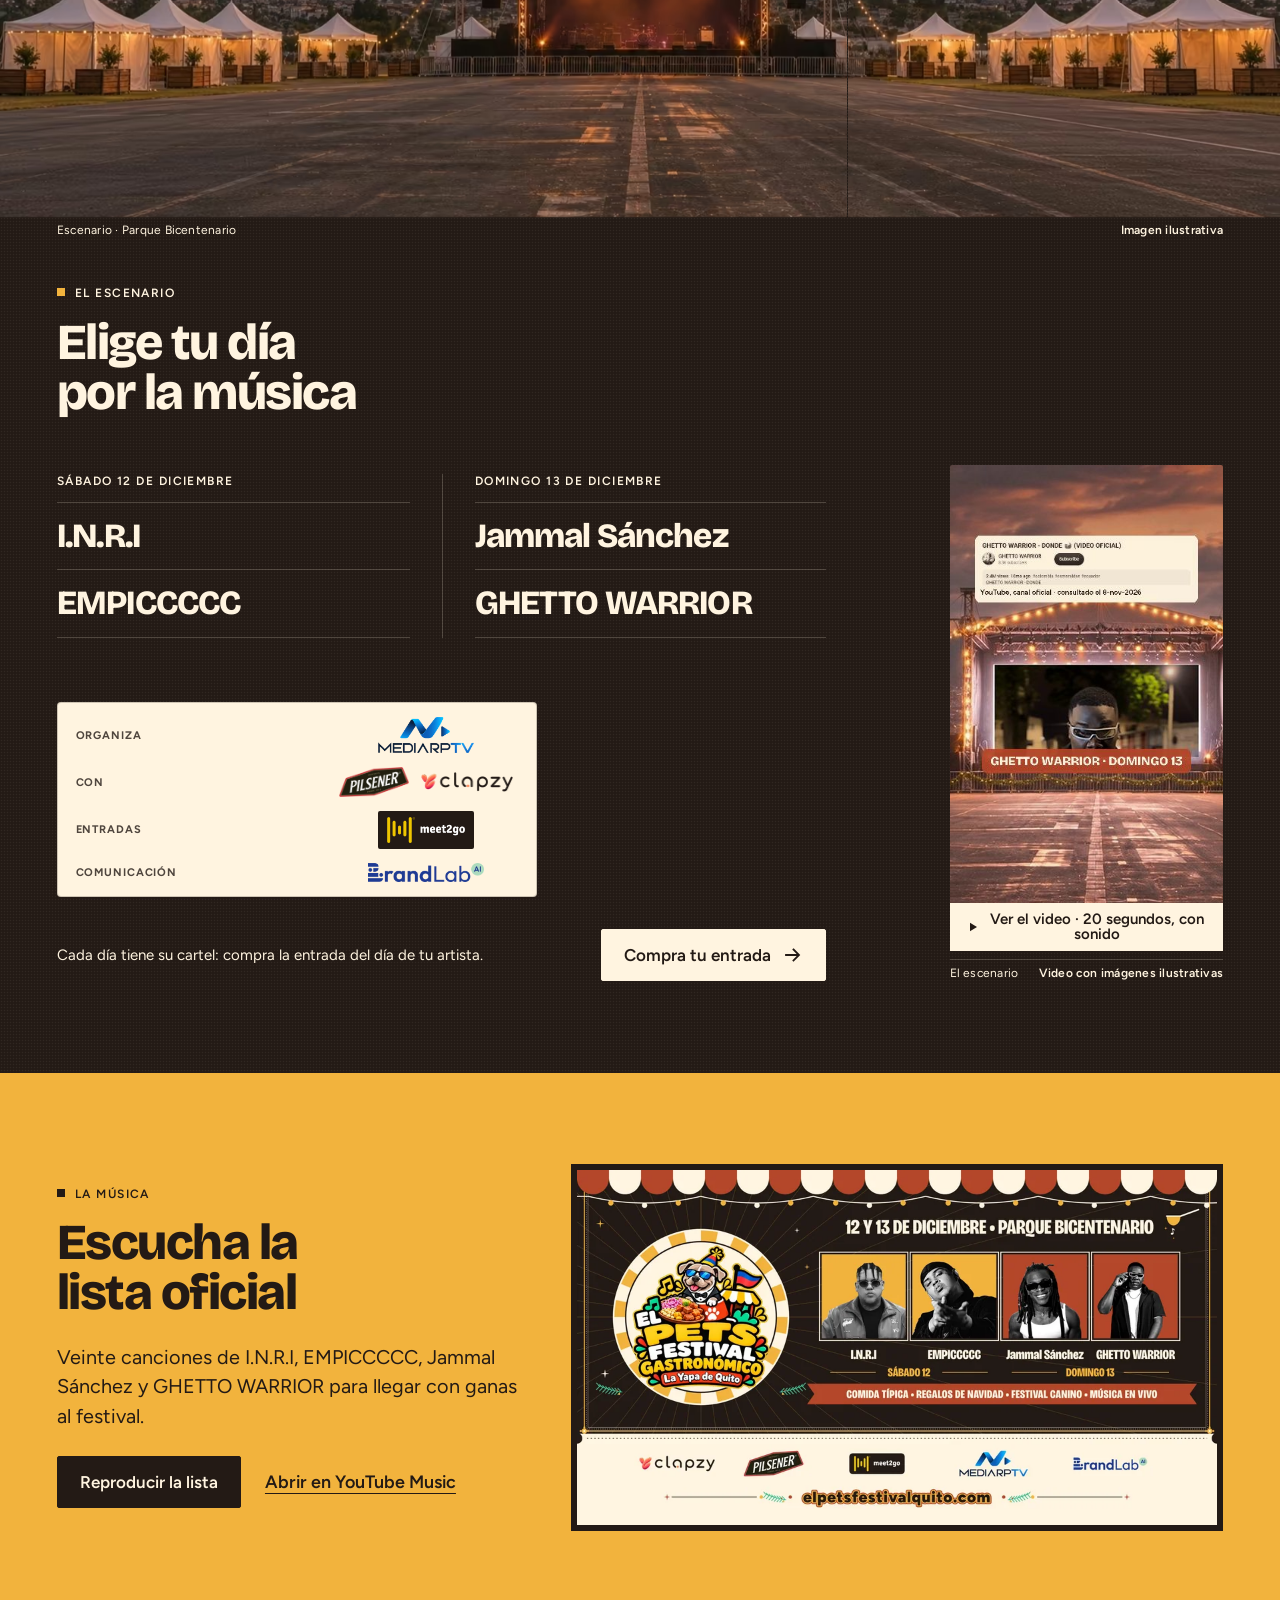
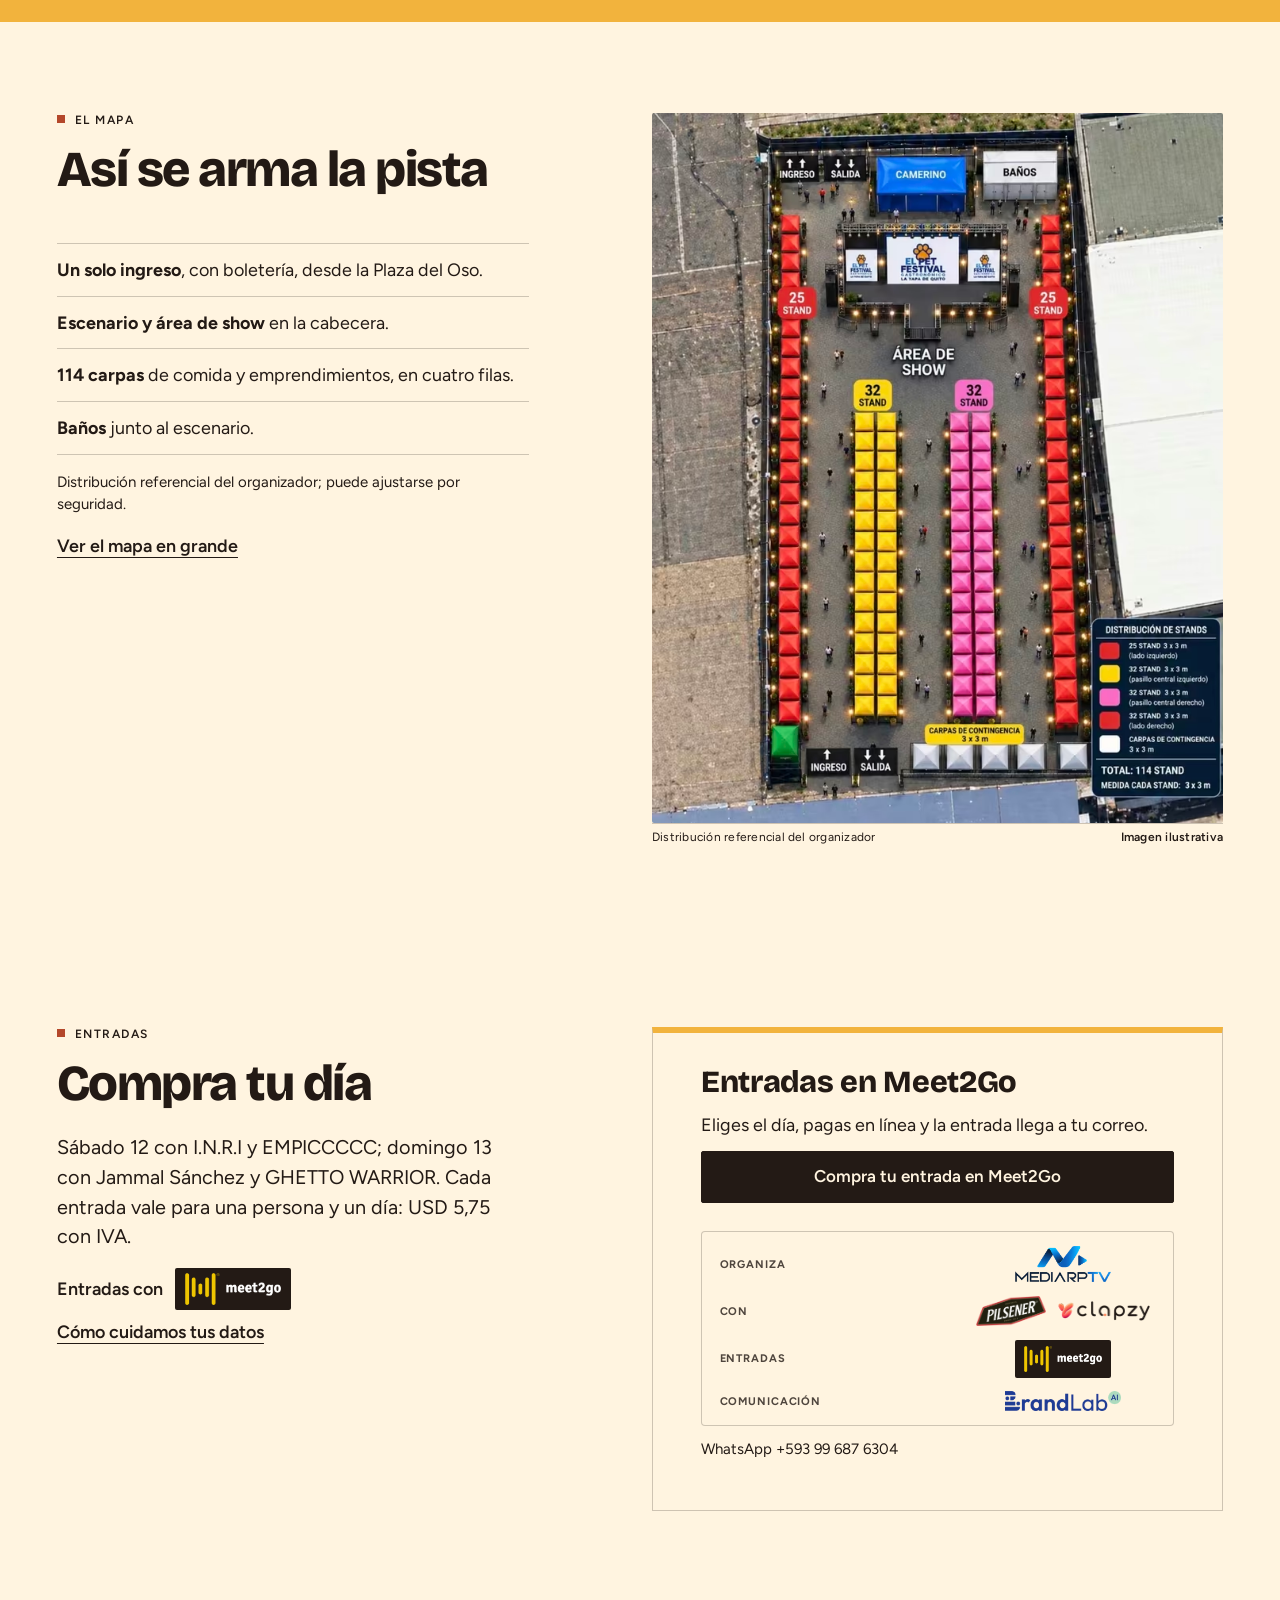
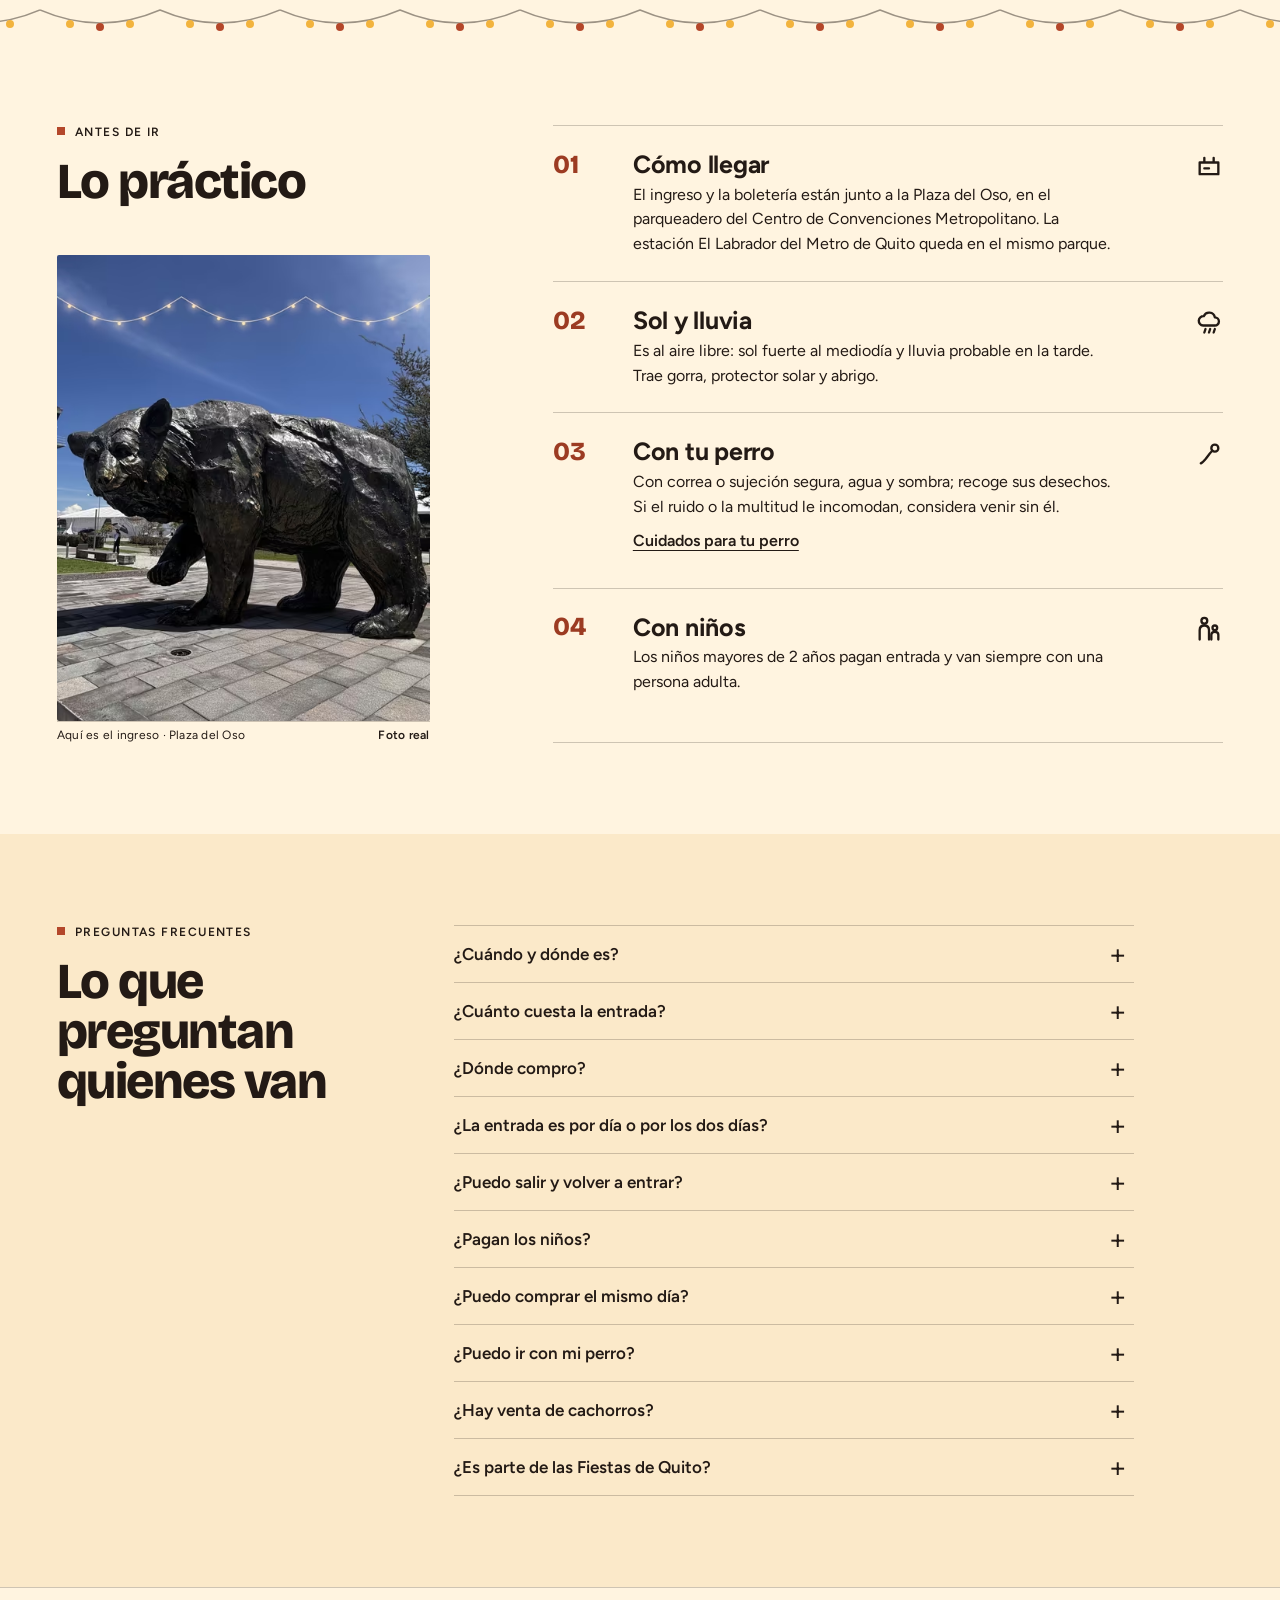
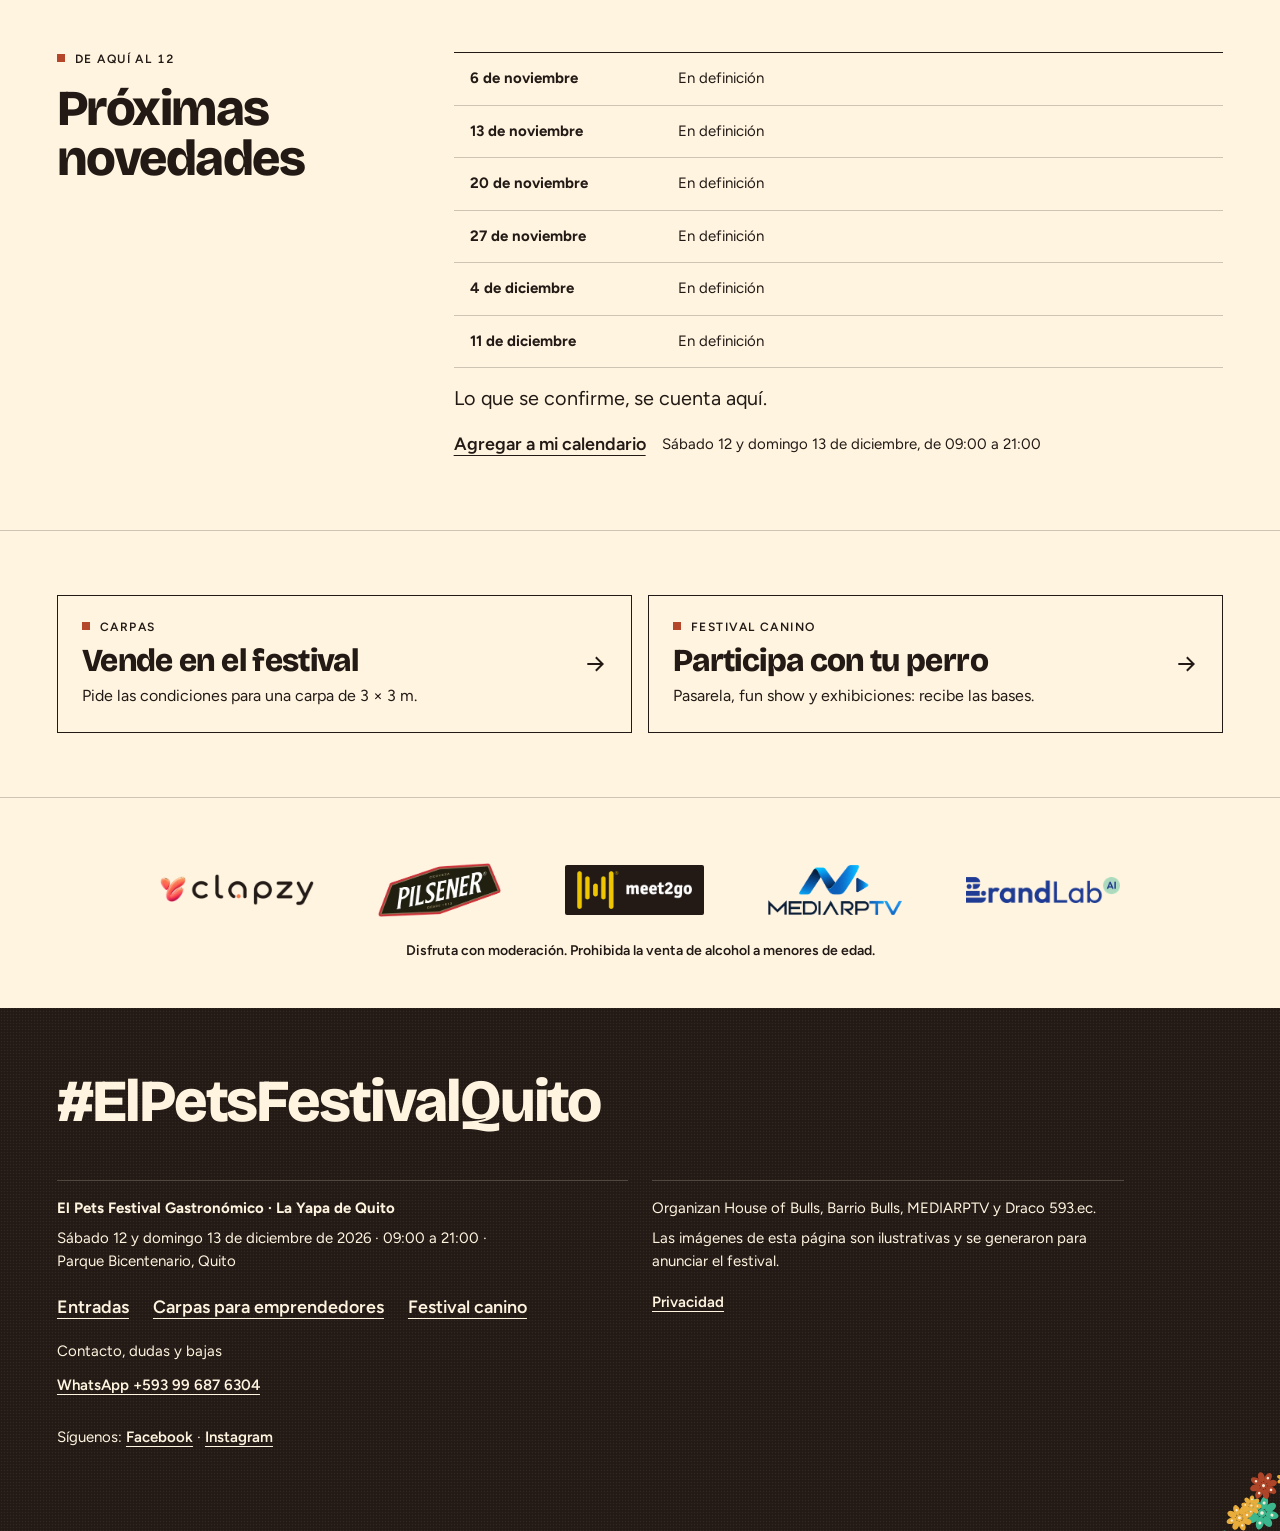
==== commit d74a22d7: "Stickers para historias: video holográfico MP4 1080x1920 e imagen PNG, guardado por hoja de comparti" ====
--- a/index.html
+++ b/index.html
@@ -33,7 +33,7 @@
 <link rel="icon" href="favicon-32.png" sizes="32x32" type="image/png">
 <link rel="apple-touch-icon" href="apple-touch-icon.png">
 <link rel="manifest" href="site.webmanifest">
-<link rel="stylesheet" href="css/estilos.css?v=r81">
+<link rel="stylesheet" href="css/estilos.css?v=r82">
 <script type="application/ld+json">
 {
  "@context": "https://schema.org",
@@ -554,9 +554,9 @@
  </div>
 </footer>
 
-<script src="js/config.js?v=r81"></script>
-<script src="js/app.js?v=r81" defer></script>
+<script src="js/config.js?v=r82"></script>
+<script src="js/app.js?v=r82" defer></script>
 <aside aria-label="Contacto por WhatsApp"><a class="wa-flotante" href="https://wa.me/593996876304?text=Hola%2C%20tengo%20una%20pregunta%20sobre%20El%20Pets%20Festival." target="_blank" rel="noopener" aria-label="Escríbenos por WhatsApp"><svg aria-hidden="true" focusable="false" viewBox="0 0 24 24"><path fill="none" stroke="currentColor" stroke-width="2" stroke-linecap="round" stroke-linejoin="round" d="M4 20 L5.4 16 A8 8 0 1 1 8.4 19 Z M9 9.5 C9 12 11.5 14.5 14 14.5"/></svg><span>WhatsApp</span></a></aside>
-<script src="/js/consentimiento.js?v=r81" data-pixel="29163532359953133" defer></script>
+<script src="/js/consentimiento.js?v=r82" data-pixel="29163532359953133" defer></script>
 </body>
 </html>
--- a/css/estilos.css
+++ b/css/estilos.css
@@ -660,7 +660,8 @@
 .feria__grupo input:focus-visible + span { outline: 2px solid var(--canela); outline-offset: 2px; }
 .feria__acciones { display: grid; gap: var(--e2); margin-top: var(--e4); }
 .feria__acciones .boton { width: 100%; }
-.feria__guardar { margin-top: var(--e3); text-align: center; } .feria__guardar img { width: 216px; height: auto; margin-inline: auto; }
+.feria__guardar { margin-top: var(--e3); text-align: center; } .feria__guardar img, .feria__guardar video { display: block; width: 216px; height: auto; aspect-ratio: 9 / 16; margin-inline: auto; background: var(--carbon); }
+.feria__aviso { margin: var(--e2) 0 0; font-size: .875rem; line-height: 1.4; }
 .feria__fin { text-align: center; } .feria__rango { margin: 0; font: 800 clamp(2rem, 1.6rem + 1.6vw, 3rem)/1 var(--titulo); color: var(--canela); }
 .cuch { display: grid; justify-items: center; gap: var(--e3); }
 .cuch__marco { width: min(100%, 400px, calc((100dvh - 260px) * .692)); min-width: 240px; border: 3px solid var(--carbon); border-radius: 2px; }
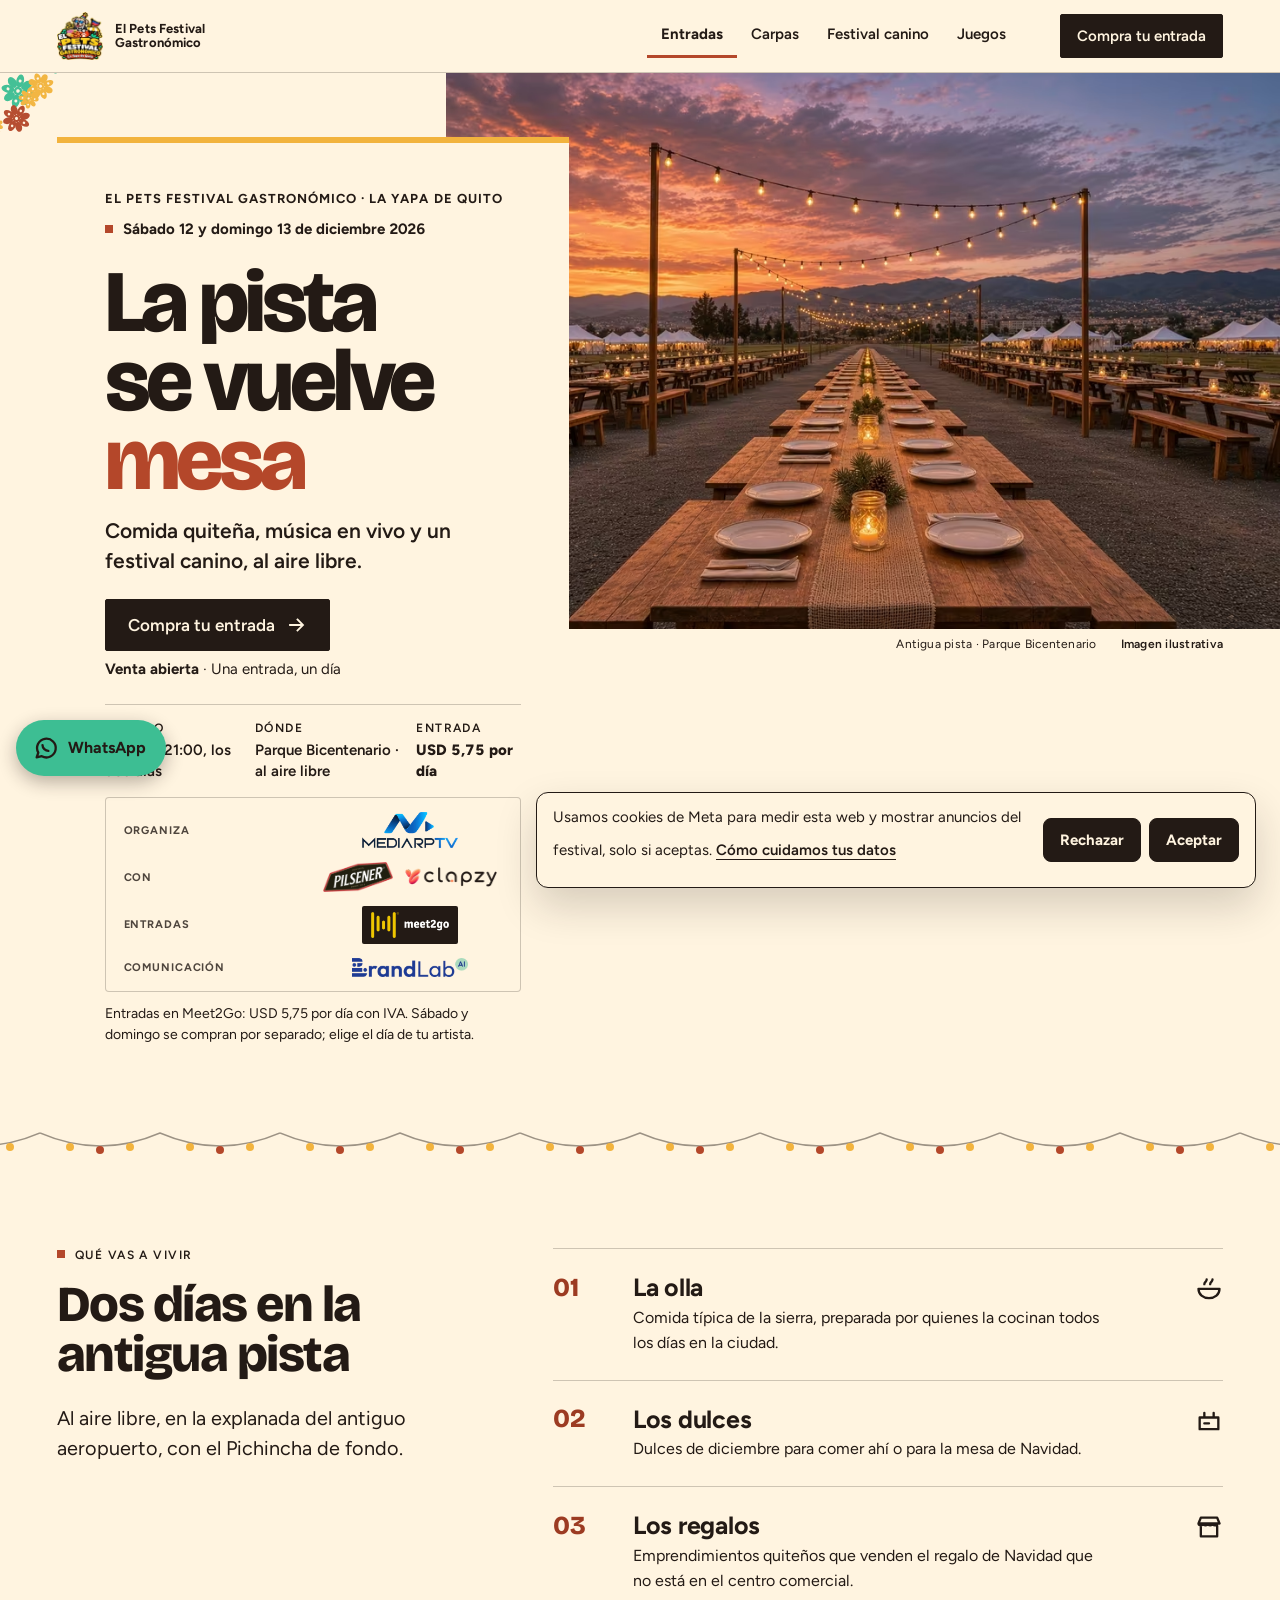
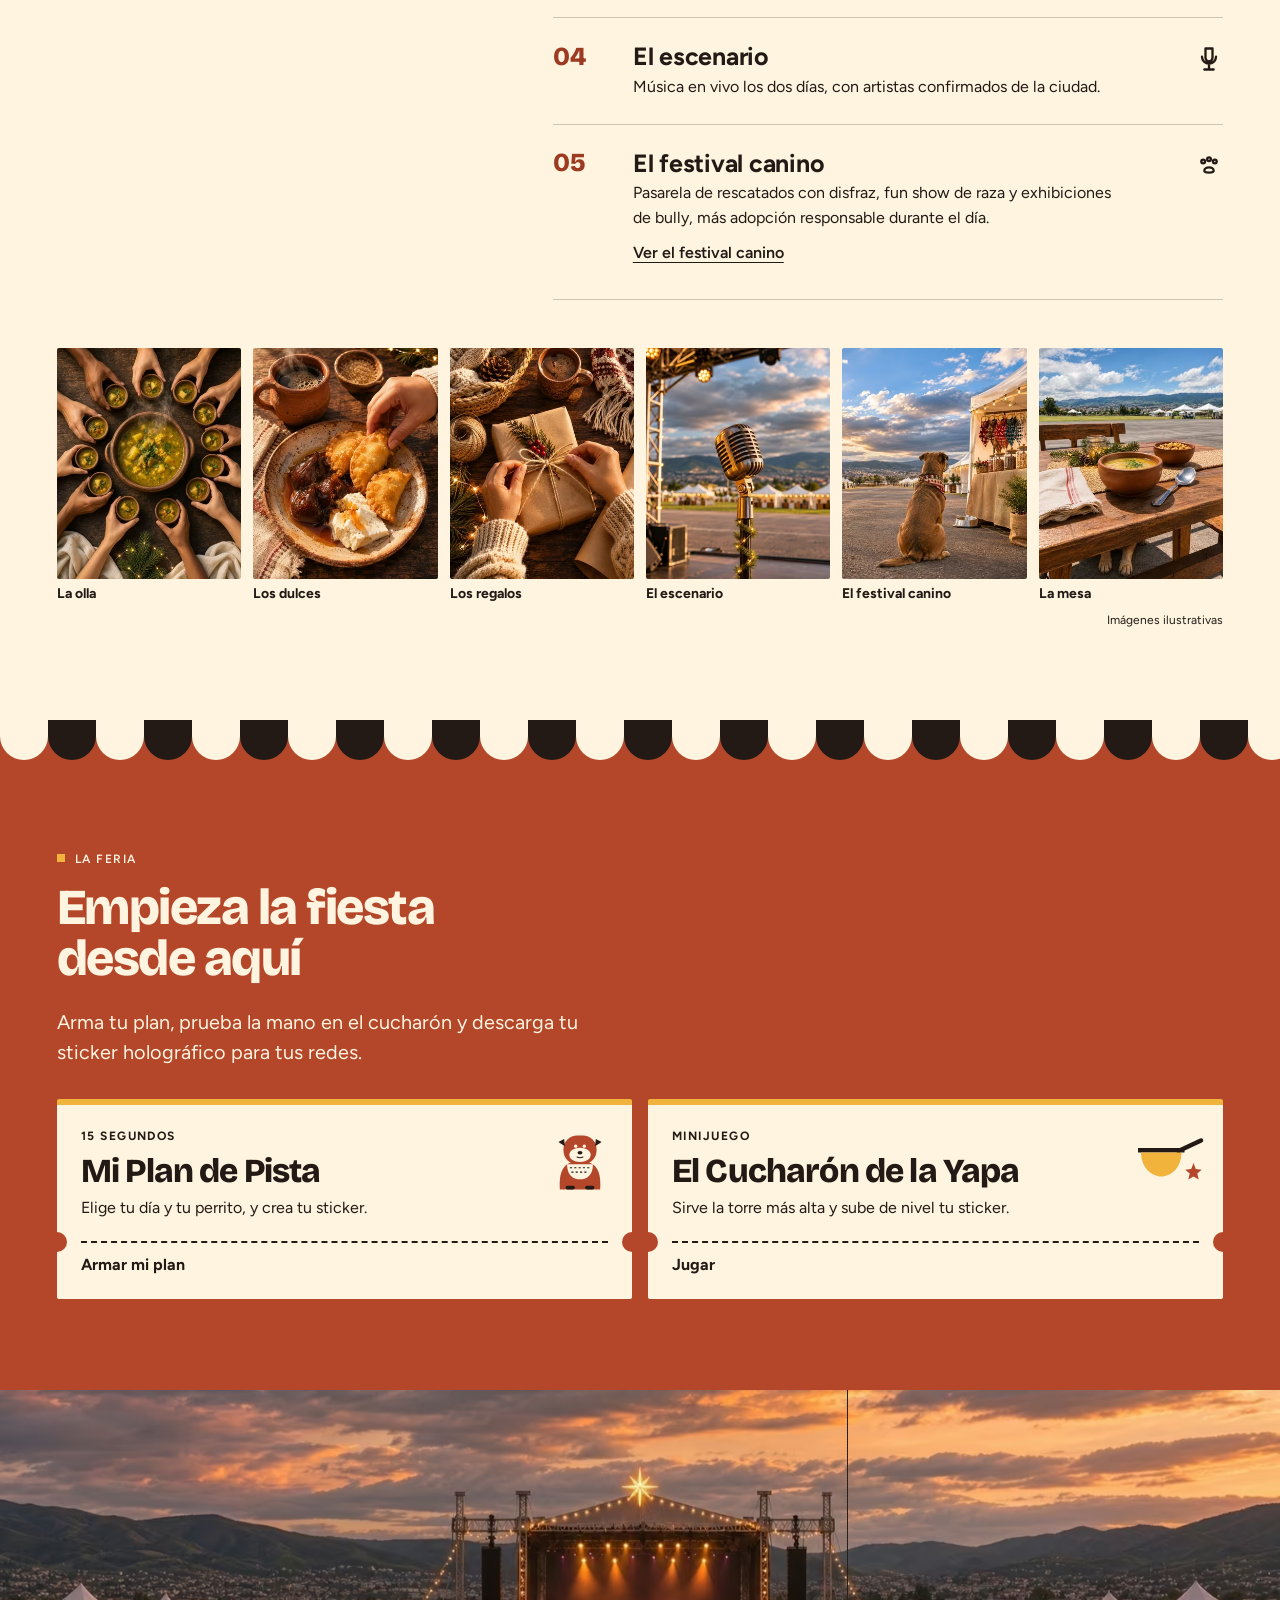
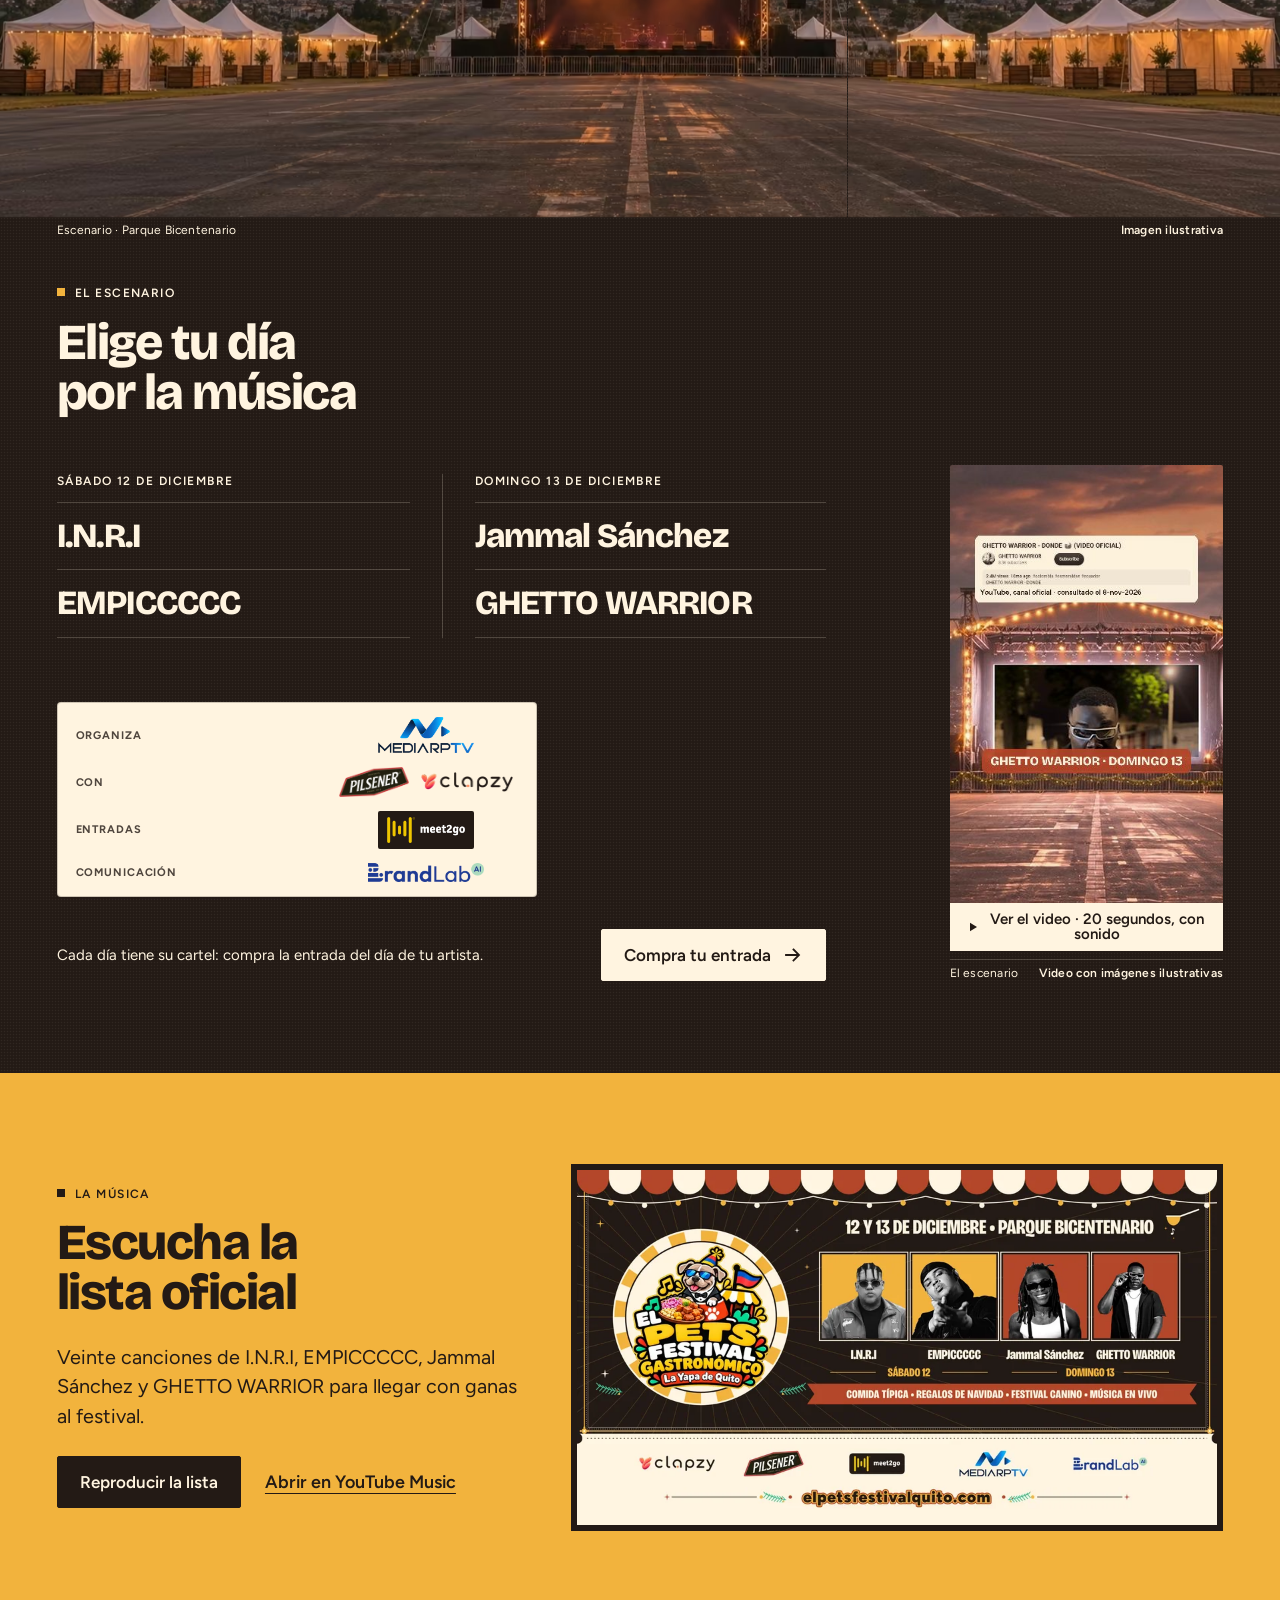
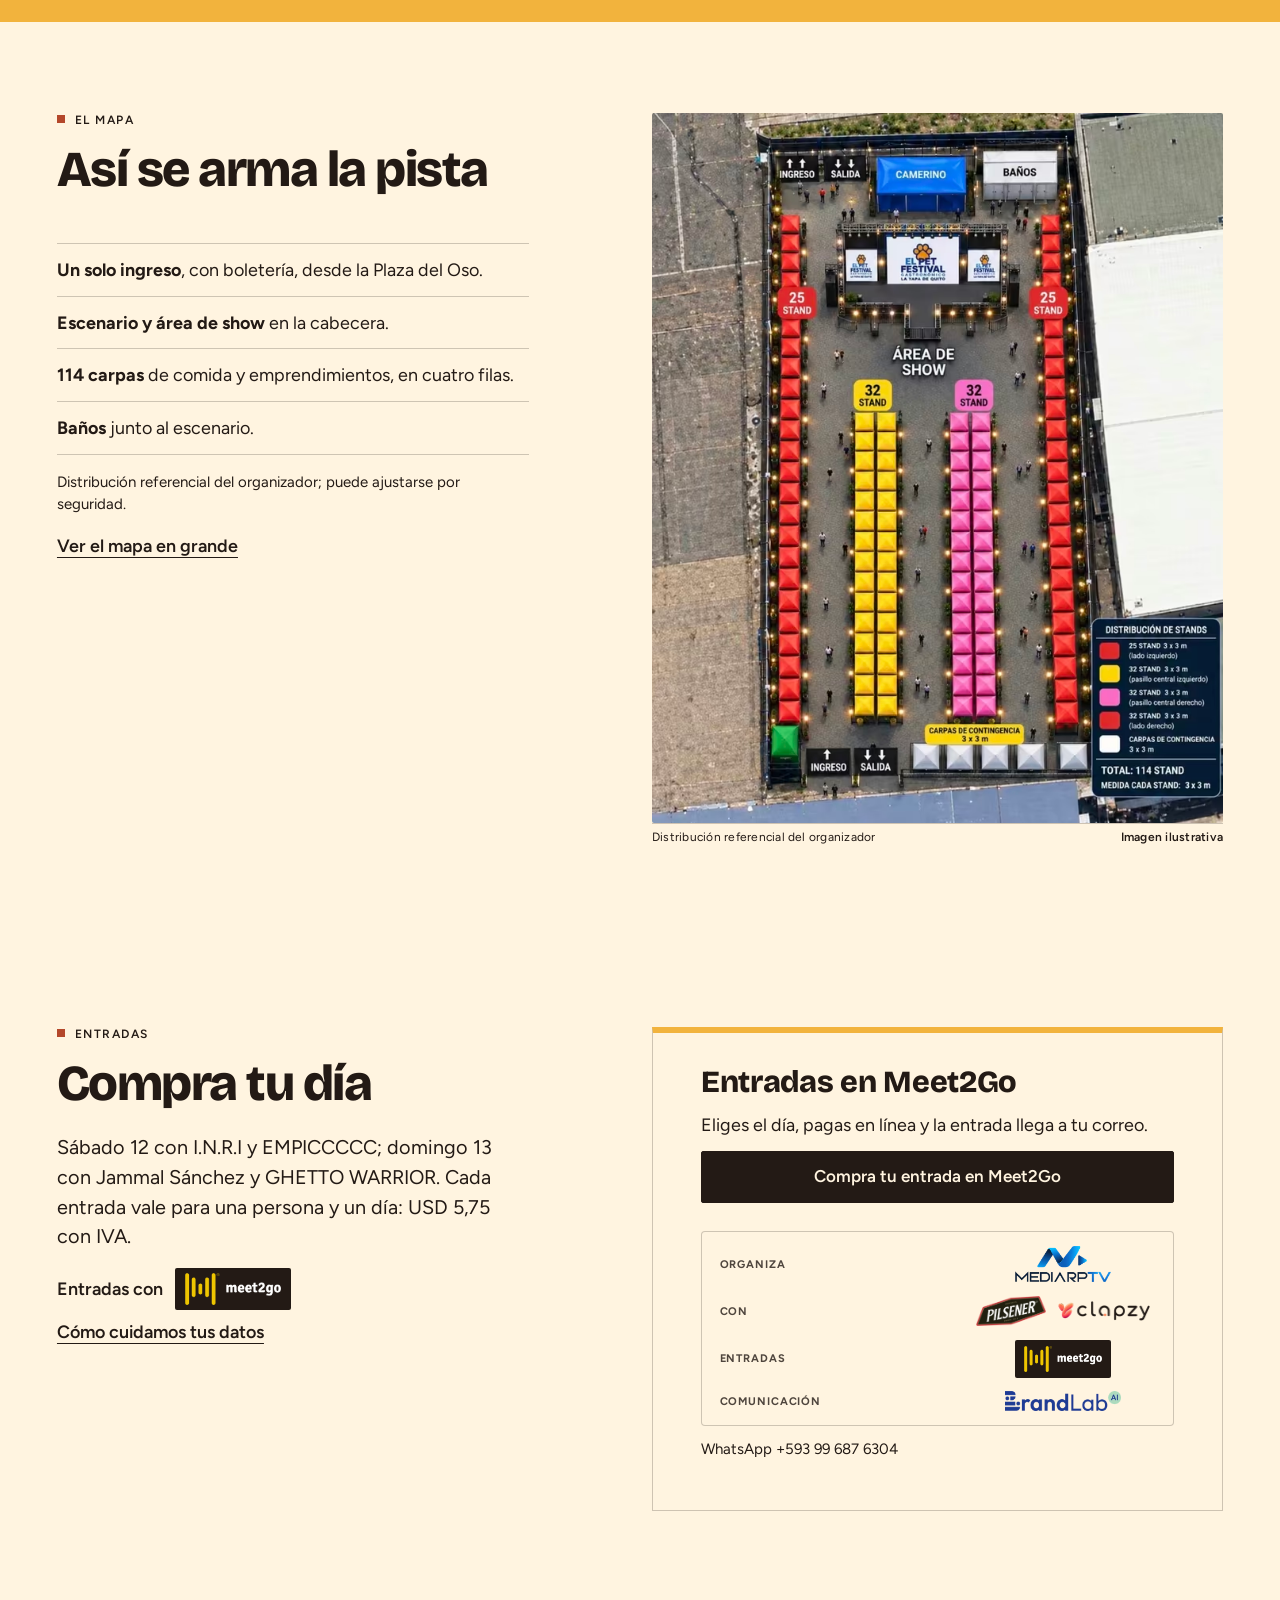
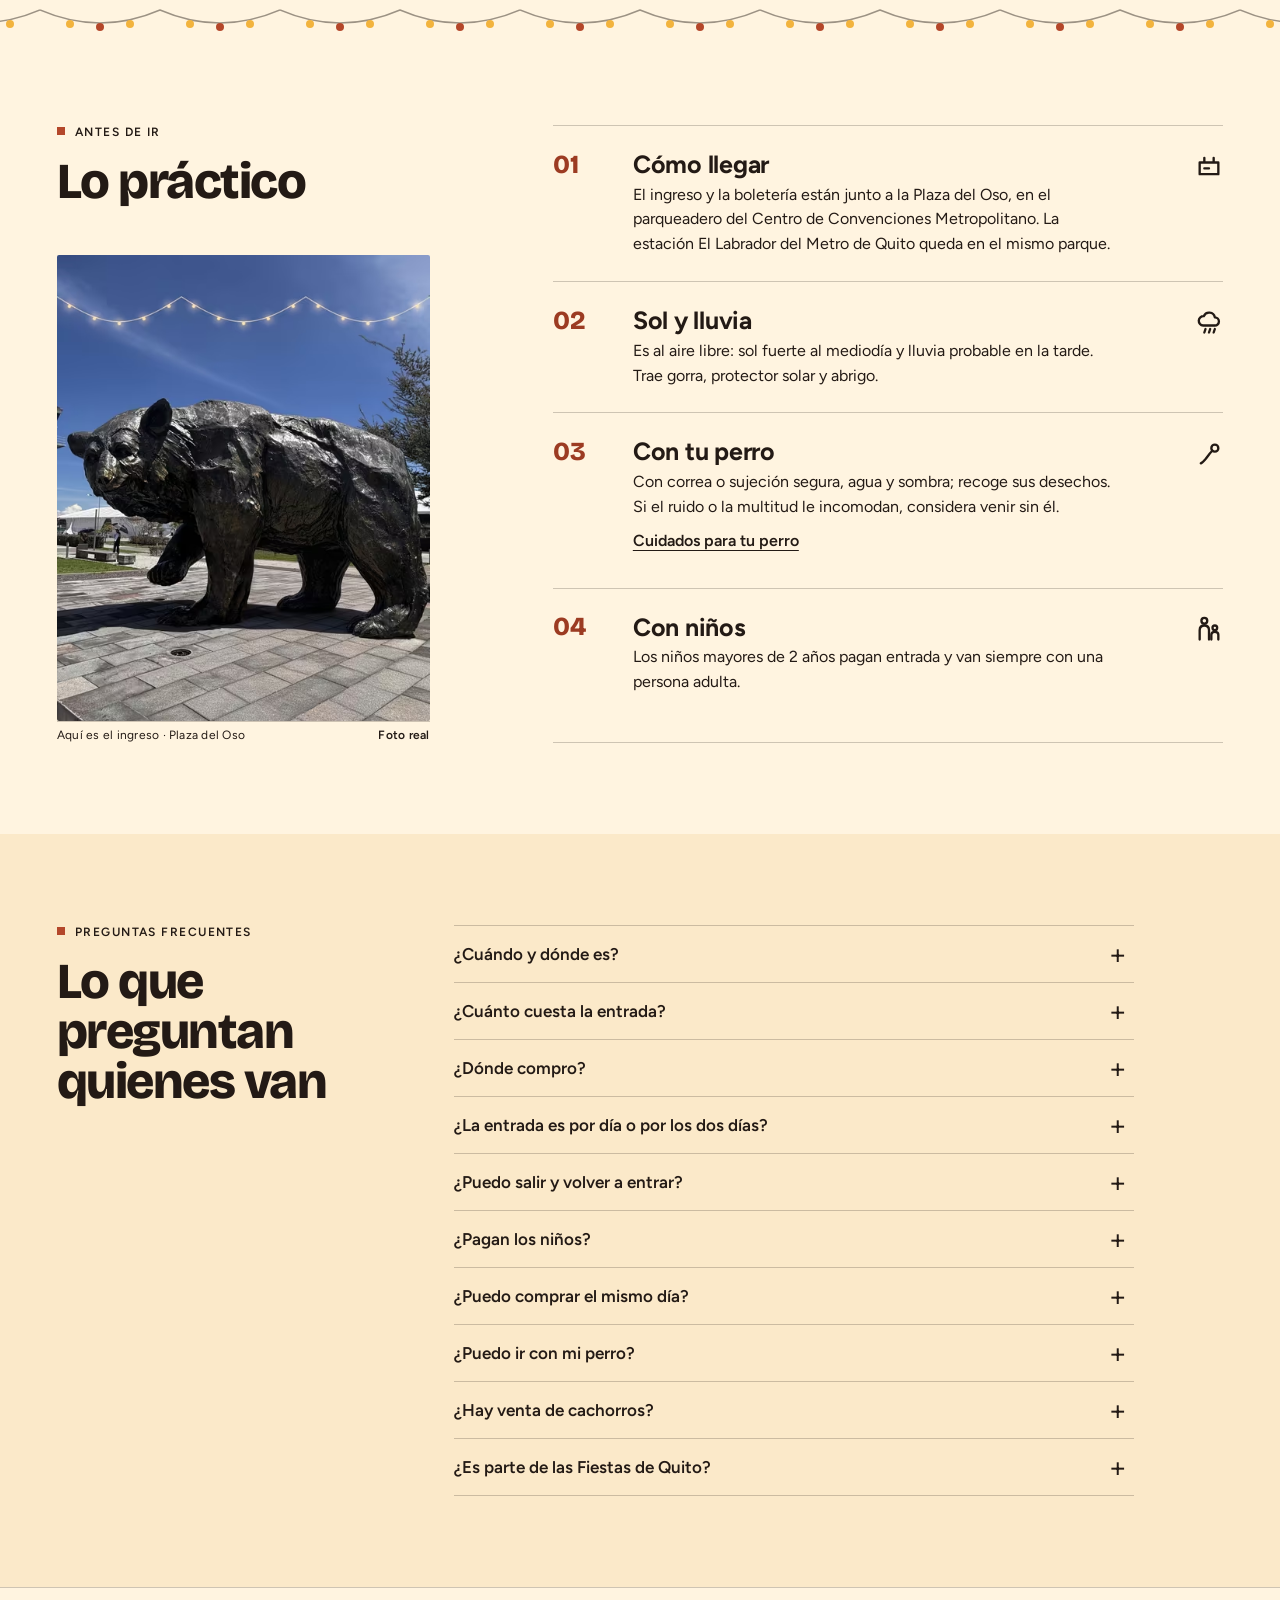
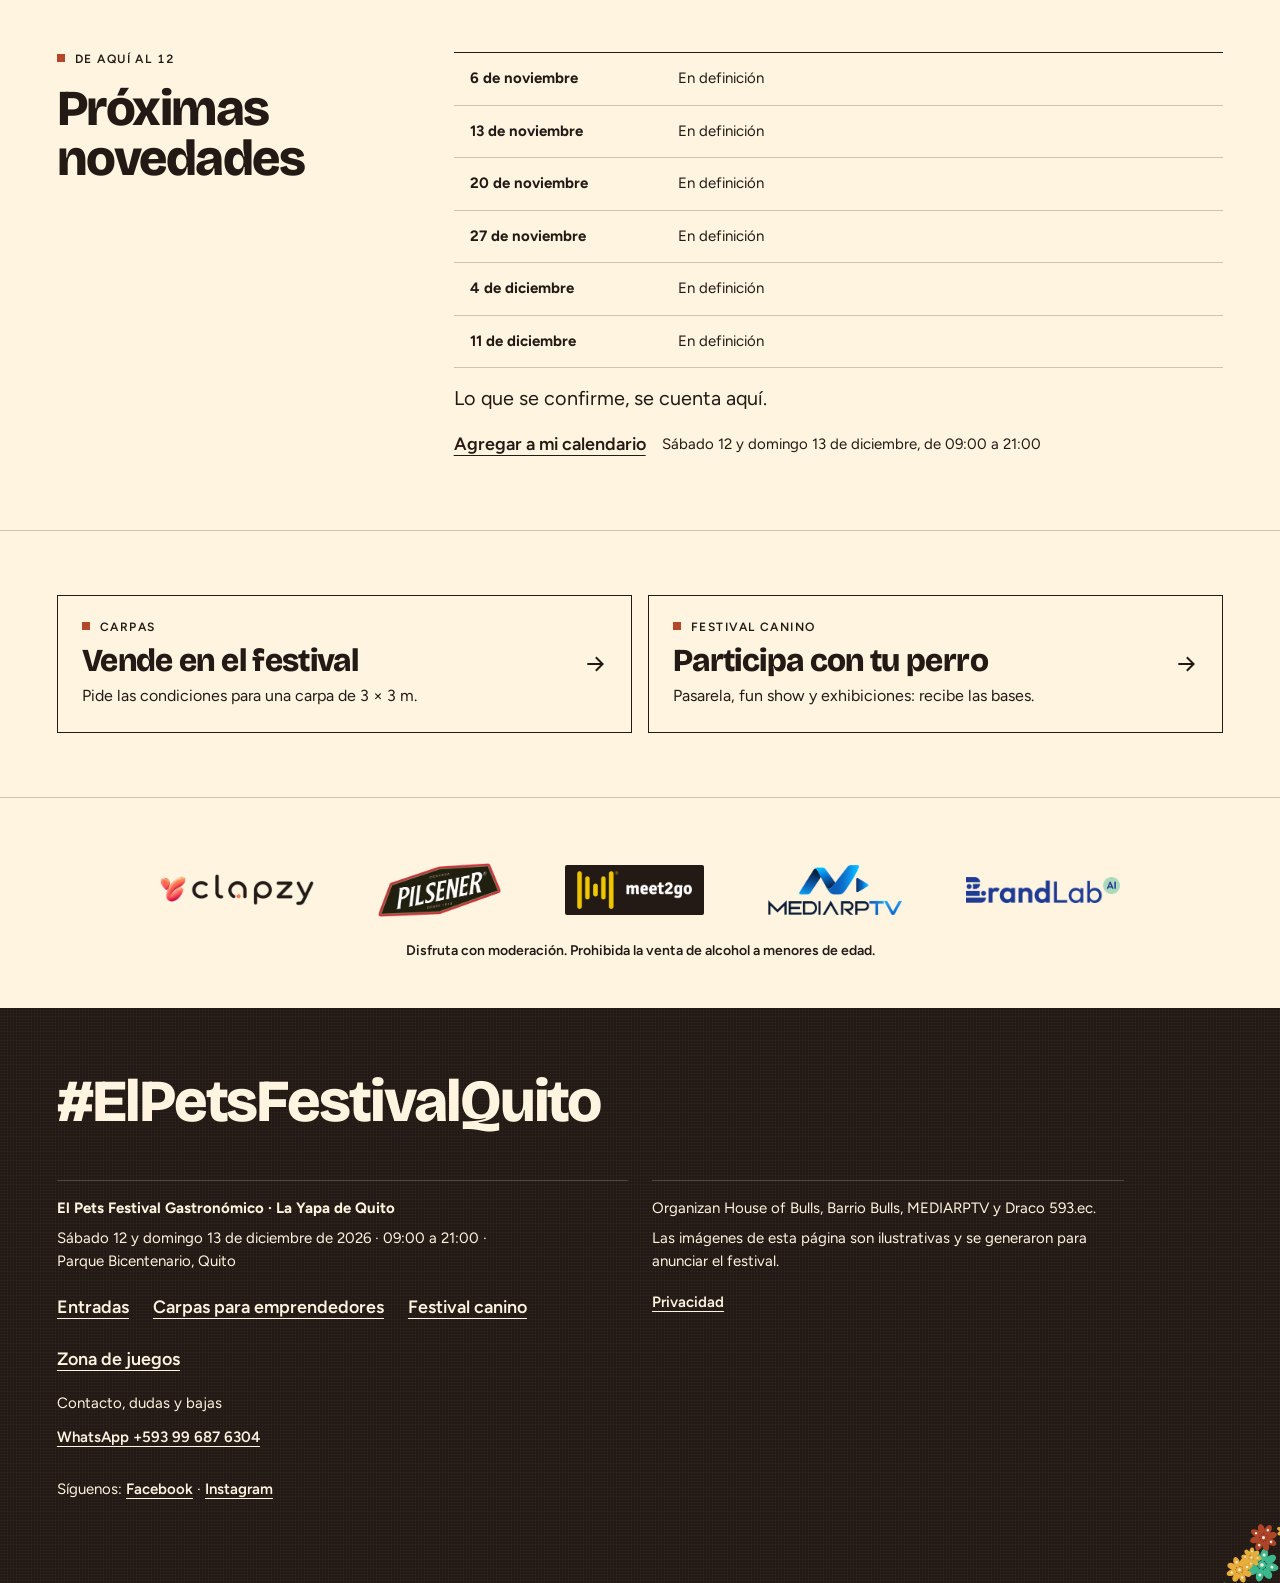
==== commit c13d4c72: "Zona de juegos en la pestaña «Juegos»: Atrapa la Yapa, Sigue el ritmo y stickers holográficos de pre" ====
--- a/index.html
+++ b/index.html
@@ -287,6 +287,7 @@
    <a href="./" aria-current="page"><span class="corto">Entradas</span><span class="largo">Entradas</span></a>
    <a href="carpas.html"><span class="corto">Carpas</span><span class="largo">Carpas</span></a>
    <a href="canino.html"><span class="corto">Canino</span><span class="largo">Festival canino</span></a>
+   <a href="juegos/"><span class="corto">Juegos</span><span class="largo">Juegos</span></a>
   </nav>
   <a class="boton boton--chico" href="https://www.meet2go.com/ev/elpetsfestivaluio" target="_blank" rel="noopener">Compra tu entrada</a>
  </div>
@@ -542,6 +543,7 @@
     <li><a class="enlace" href="./">Entradas</a></li>
     <li><a class="enlace" href="carpas.html">Carpas para emprendedores</a></li>
     <li><a class="enlace" href="canino.html">Festival canino</a></li>
+    <li><a class="enlace" href="juegos/">Zona de juegos</a></li>
    </ul>
    <p class="pie__contacto">Contacto, dudas y bajas<br><a class="enlace" href="https://wa.me/593996876304" target="_blank" rel="noopener">WhatsApp +593&nbsp;99&nbsp;687&nbsp;6304</a></p>
    <p class="pie__redes">Síguenos: <a class="enlace" href="https://www.facebook.com/1439126199282867" target="_blank" rel="noopener">Facebook</a> · <a class="enlace" href="https://www.instagram.com/elpetsfestivalquito/" target="_blank" rel="noopener">Instagram</a></p>
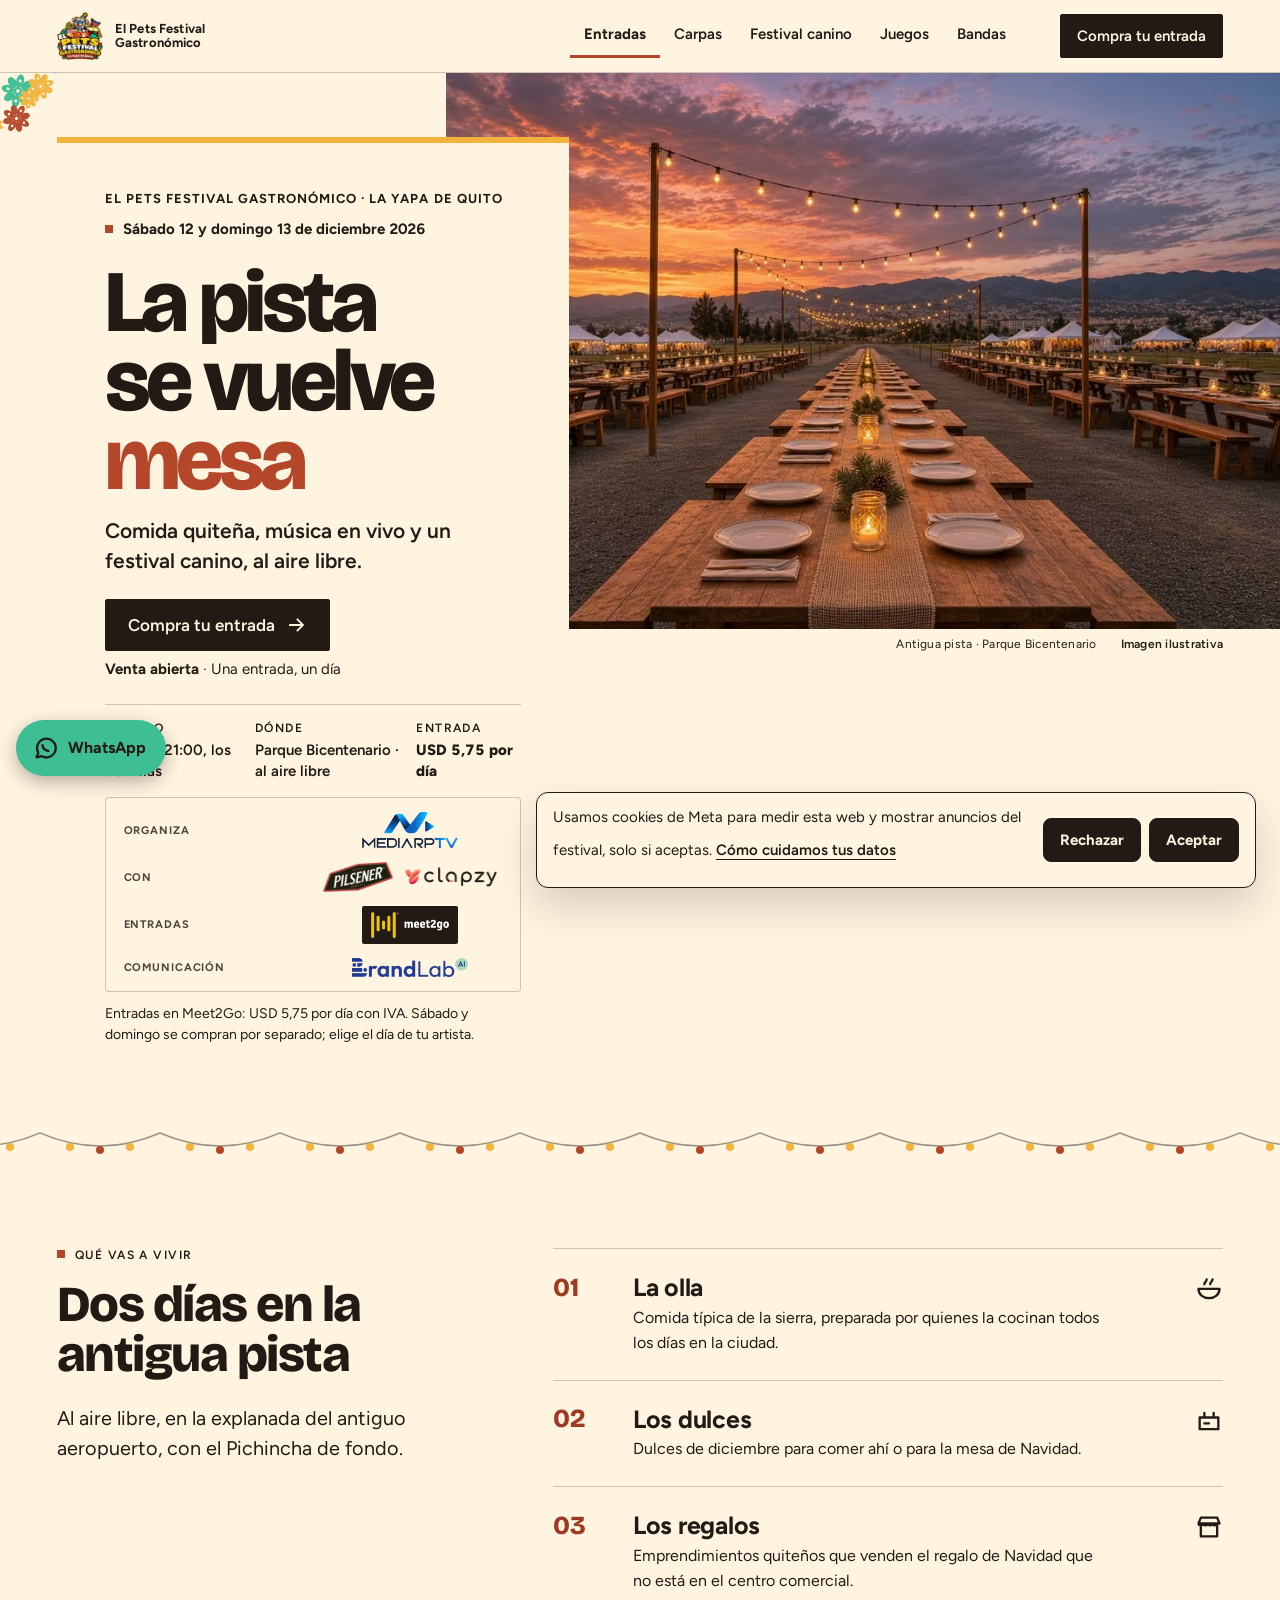
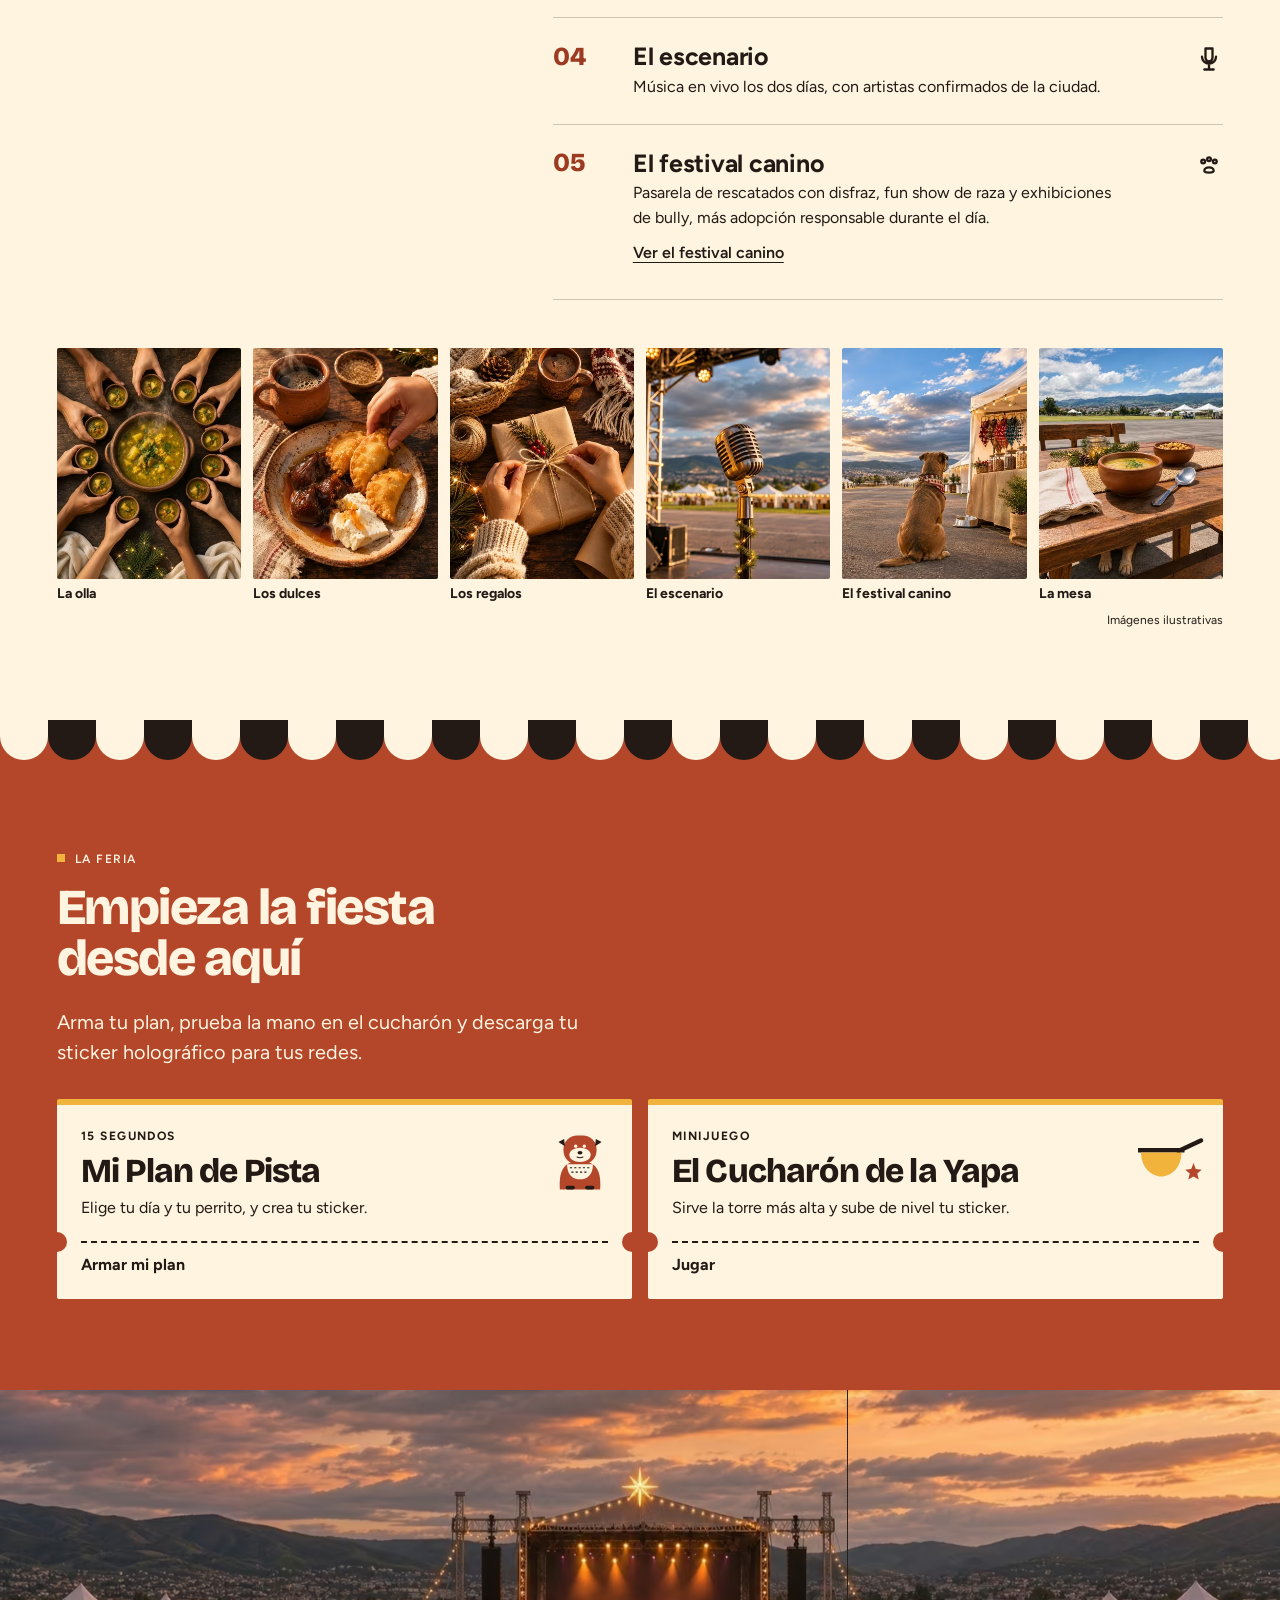
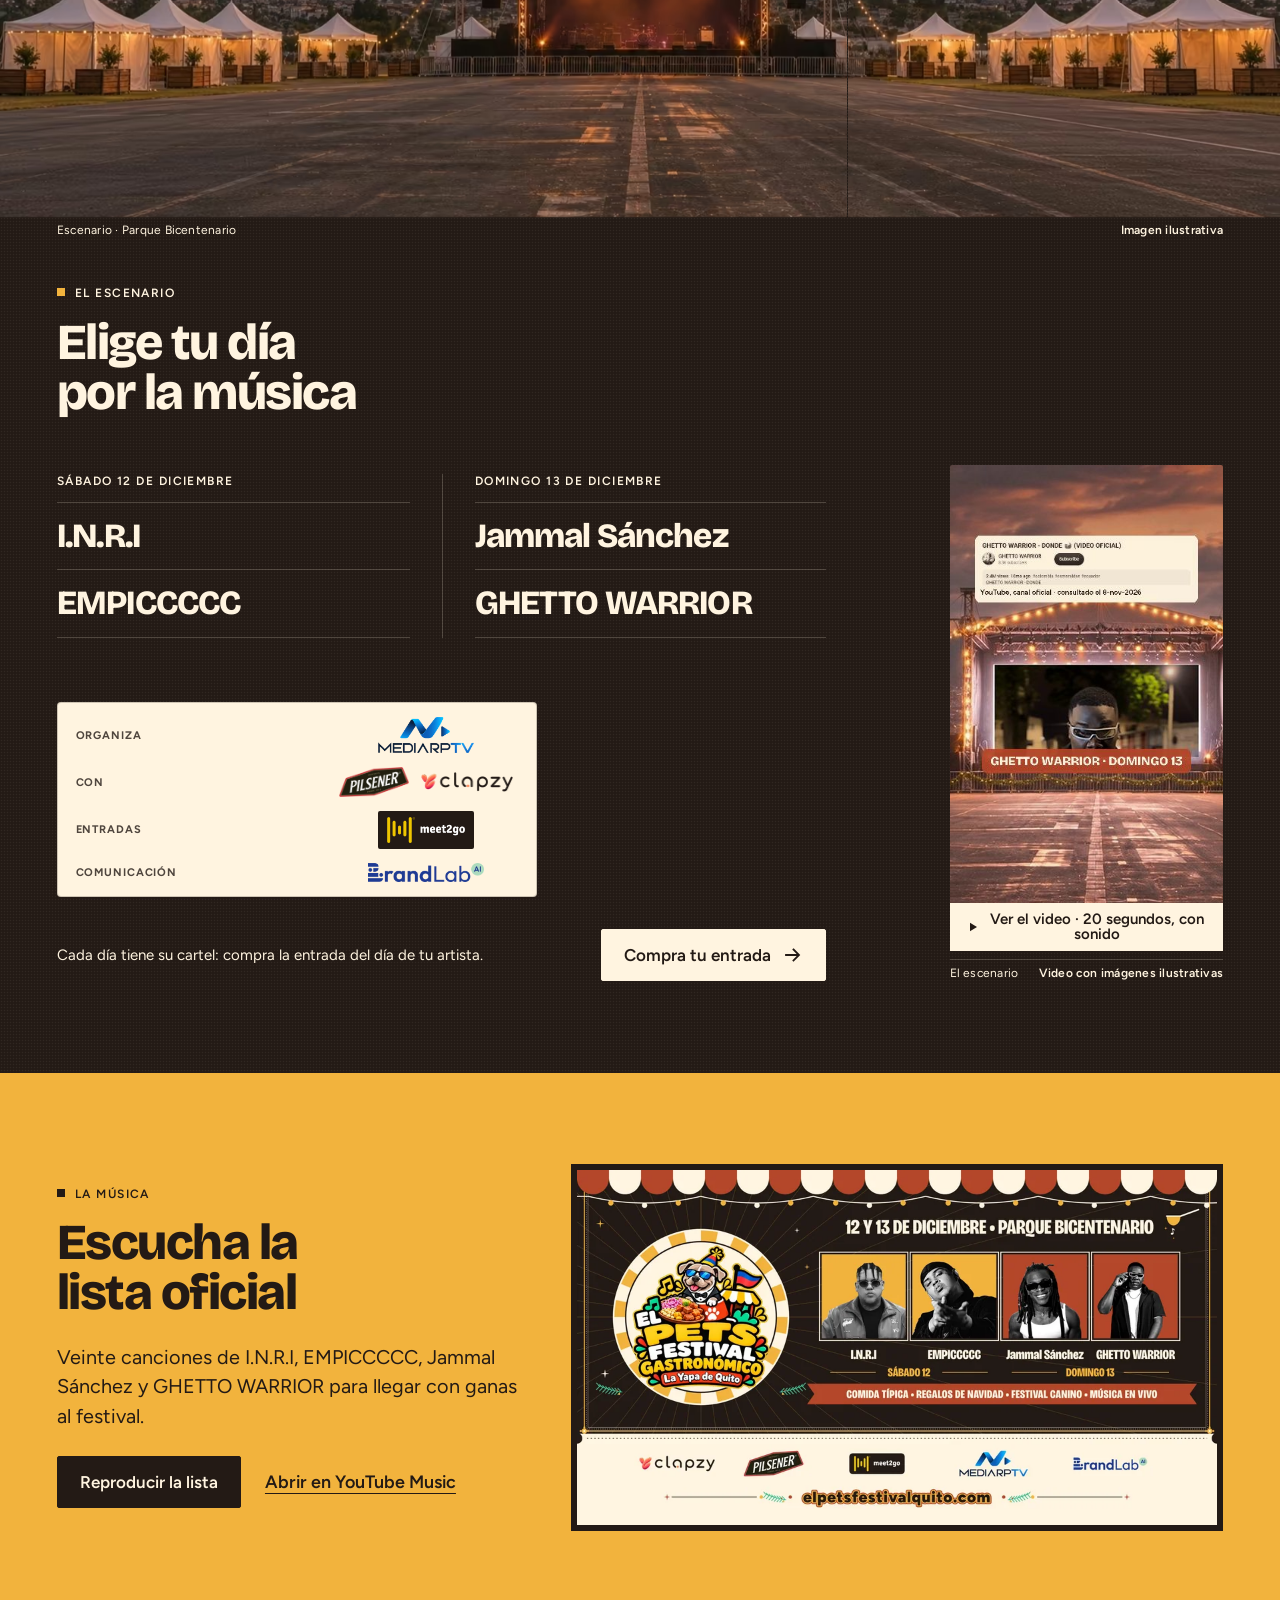
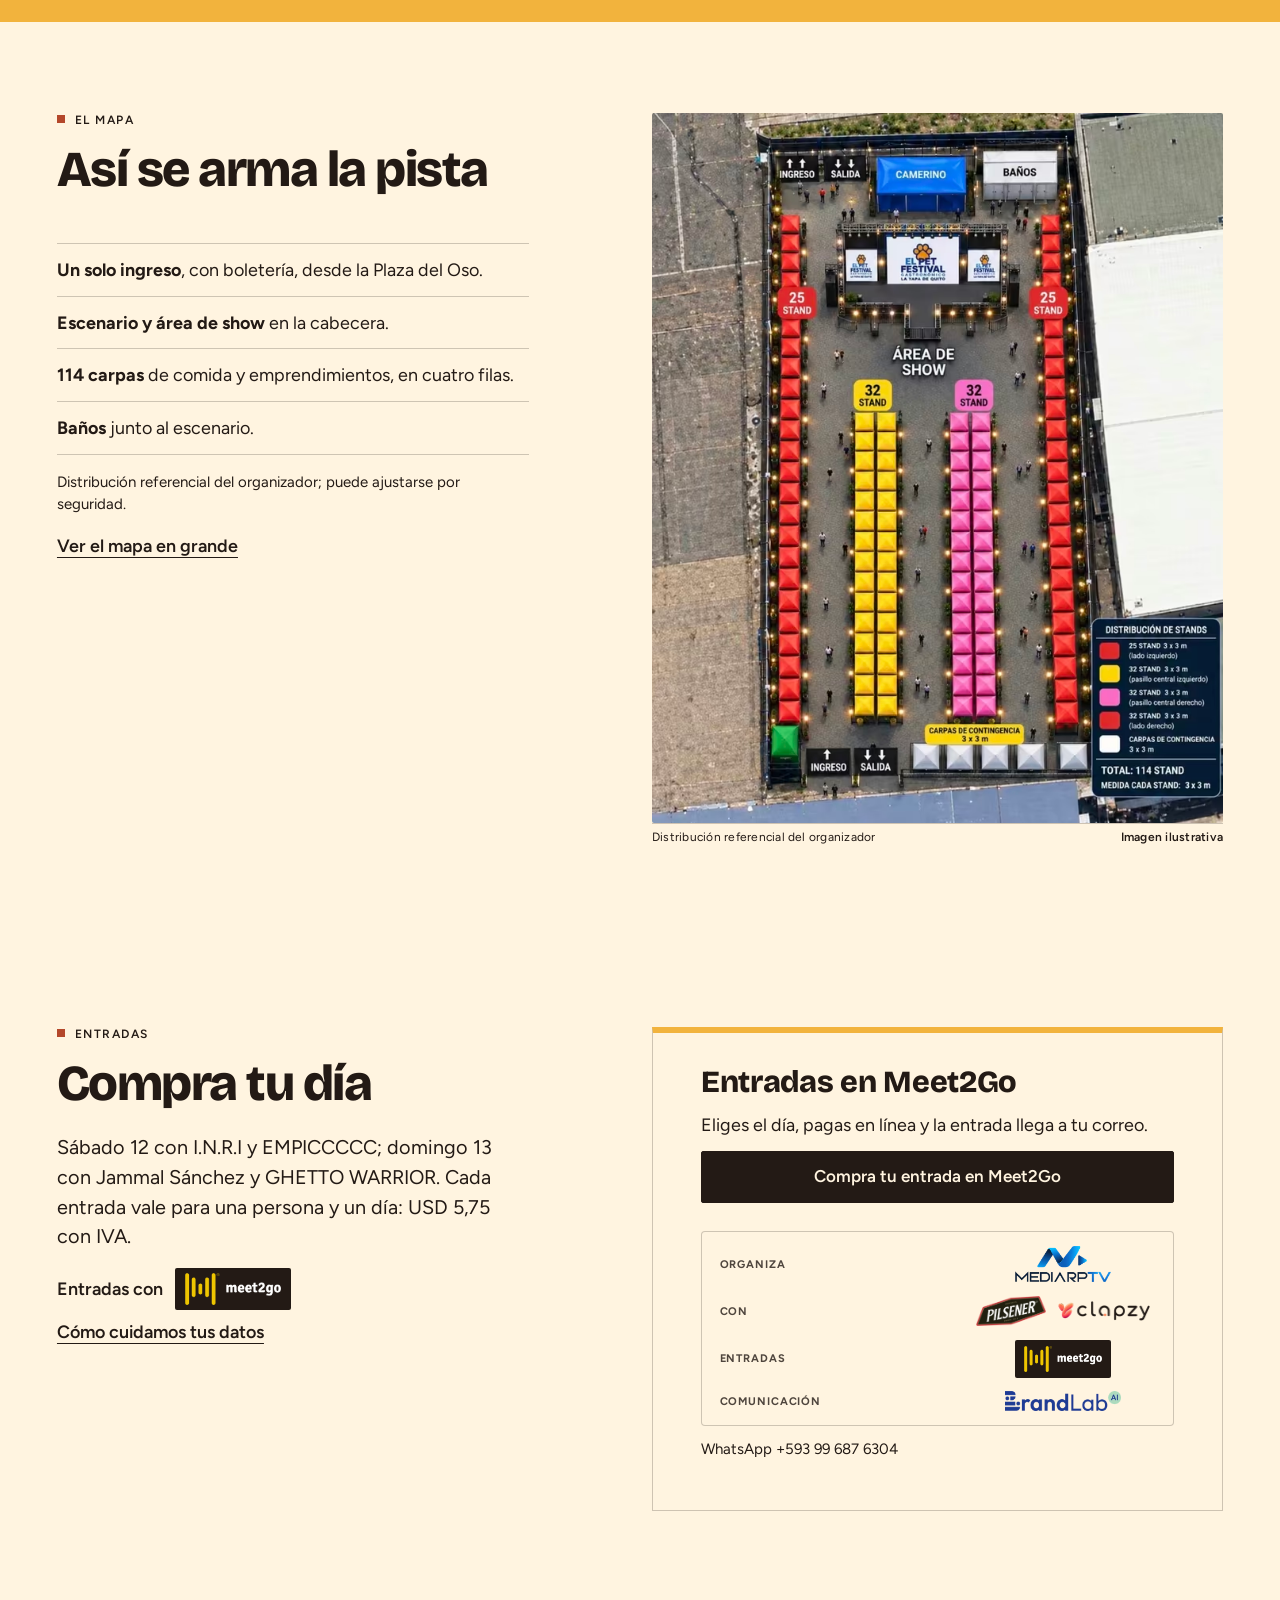
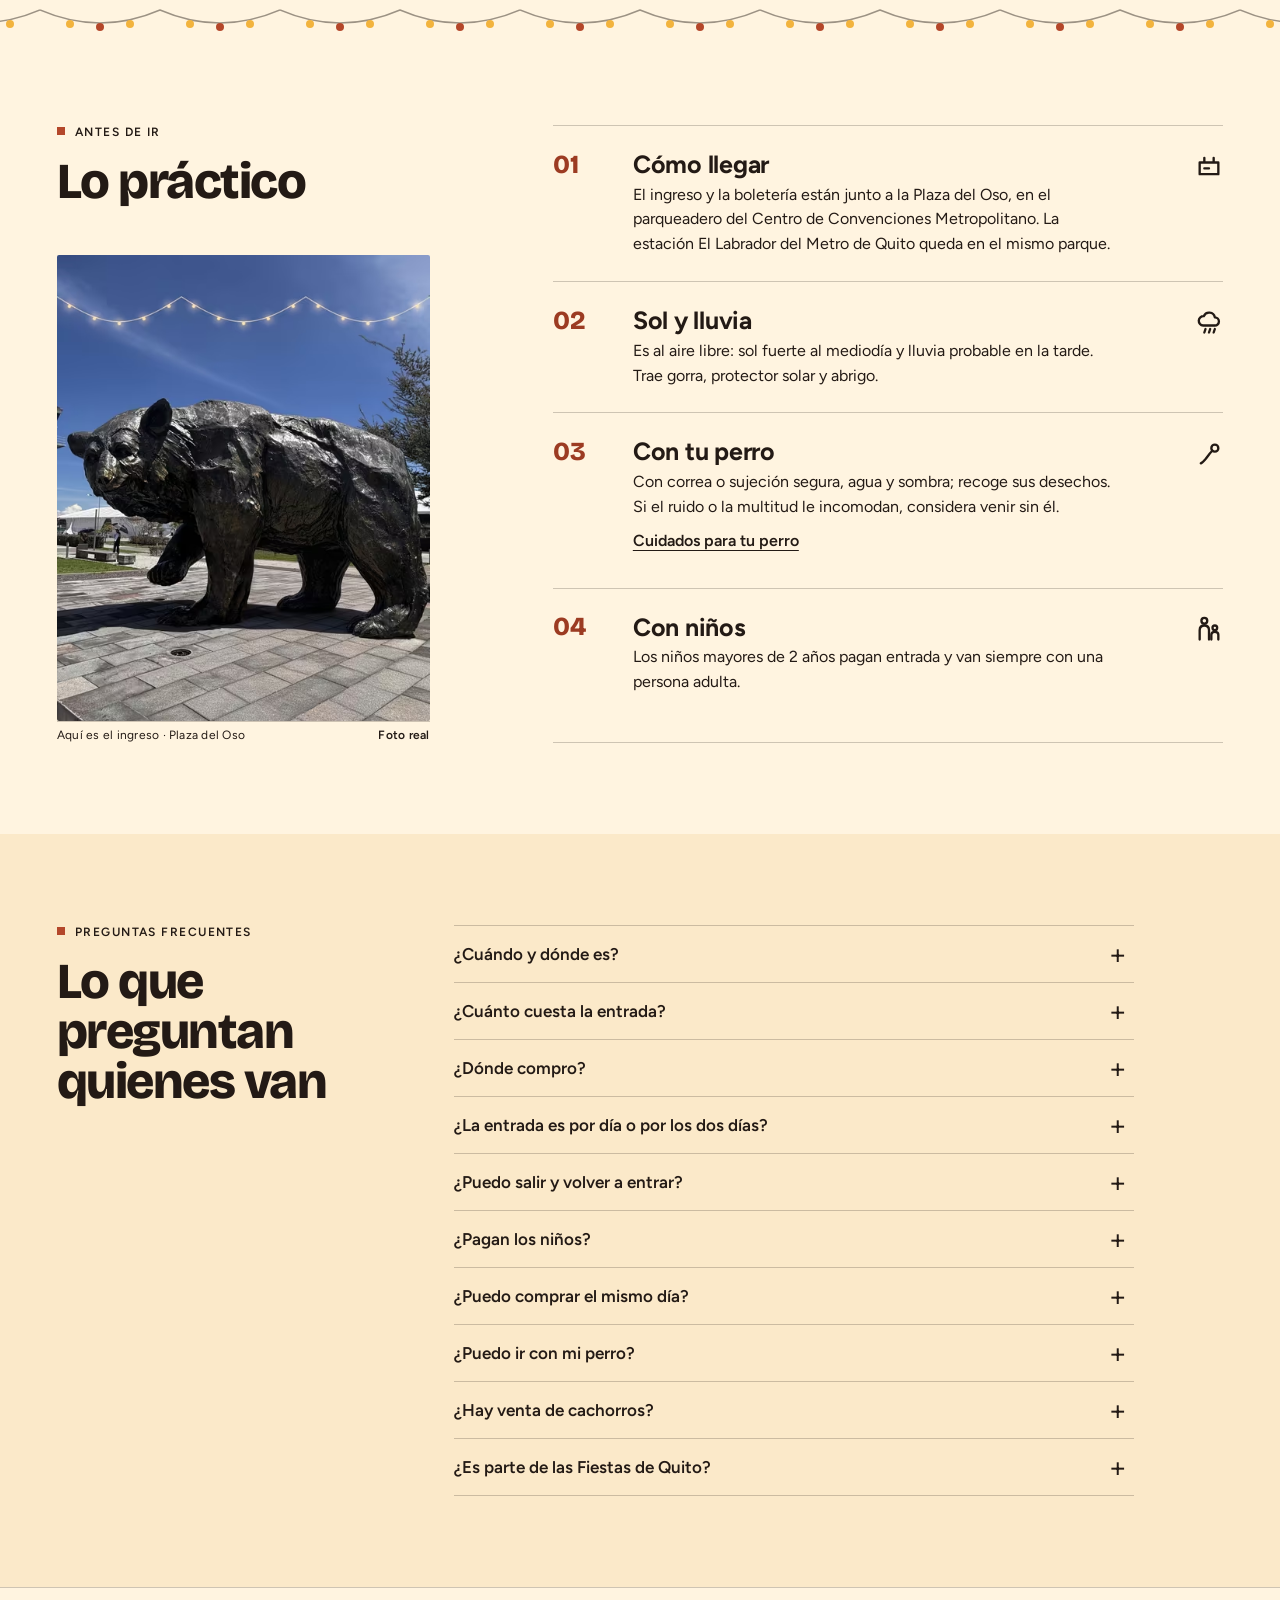
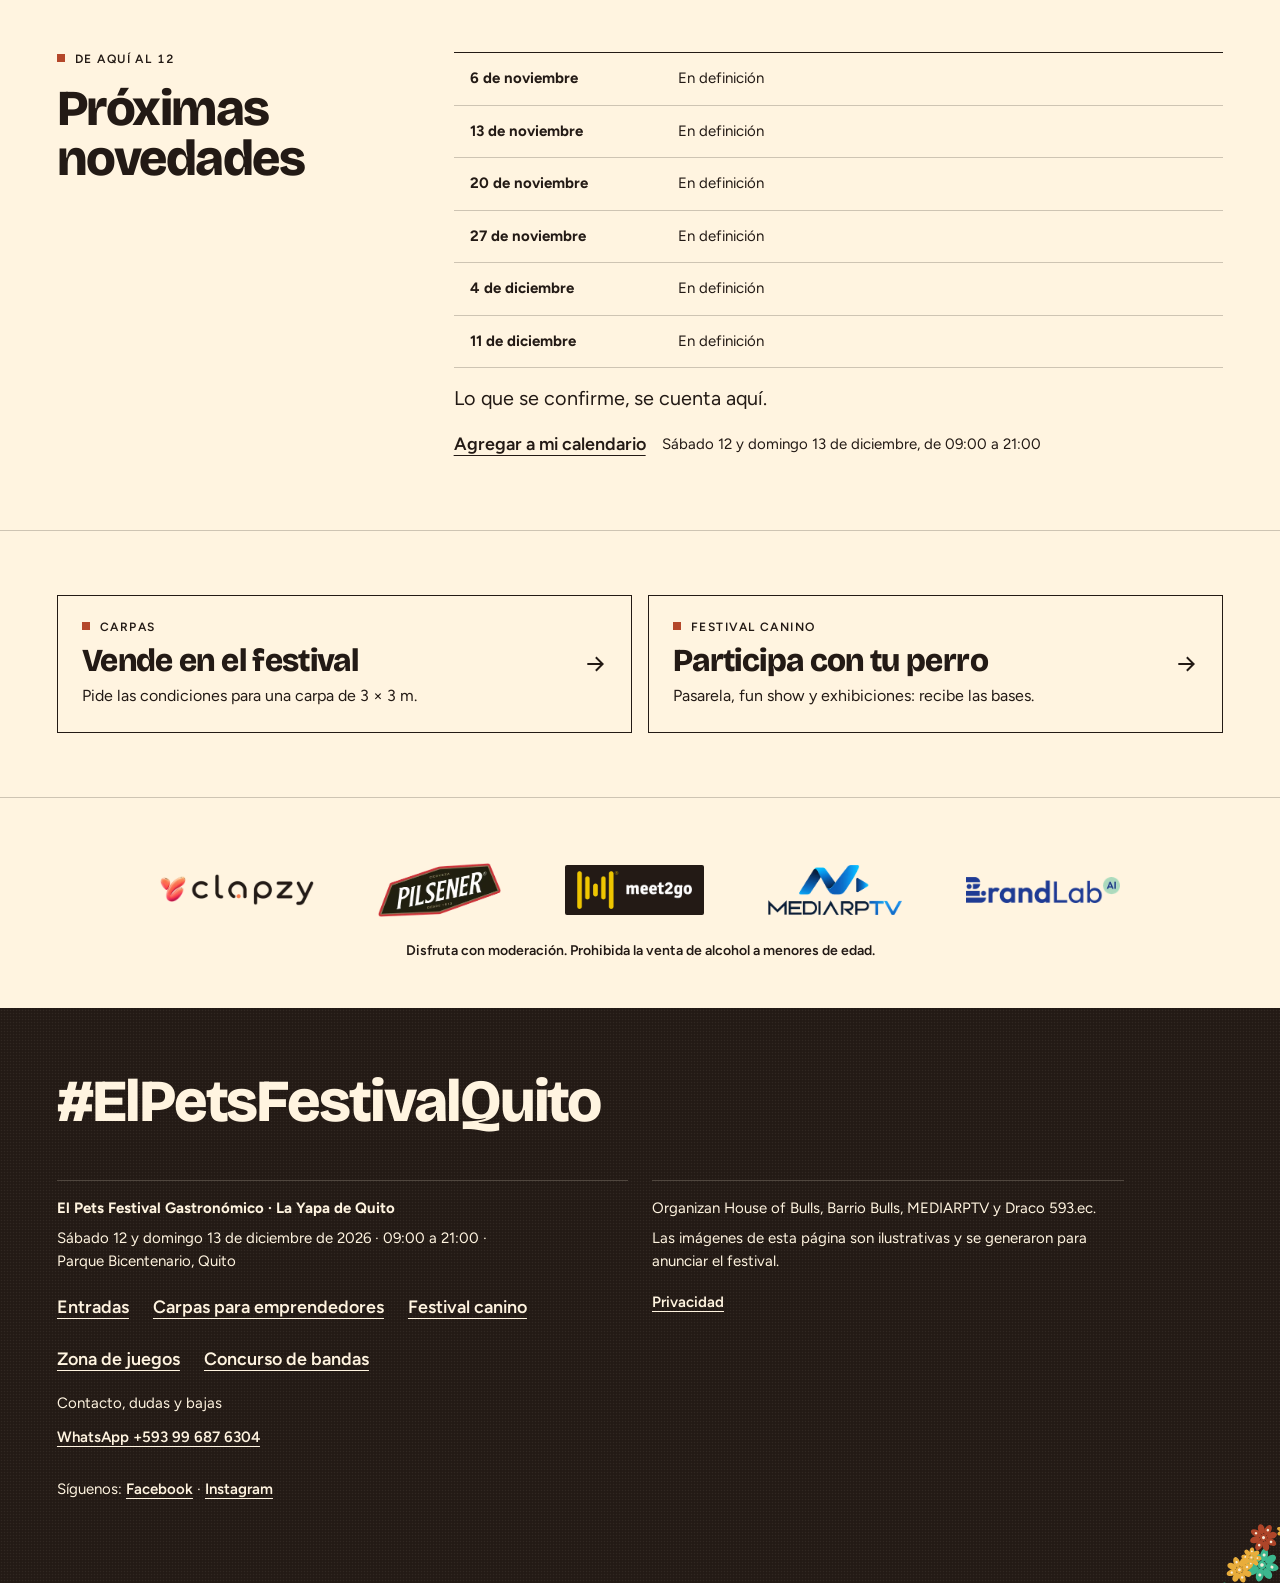
==== commit 7ccef112: "Concurso de bandas Graba Estudio: página /graba/ con premio, bases, reels y votos públicos - Página " ====
--- a/index.html
+++ b/index.html
@@ -33,7 +33,7 @@
 <link rel="icon" href="favicon-32.png" sizes="32x32" type="image/png">
 <link rel="apple-touch-icon" href="apple-touch-icon.png">
 <link rel="manifest" href="site.webmanifest">
-<link rel="stylesheet" href="css/estilos.css?v=r82">
+<link rel="stylesheet" href="css/estilos.css?v=r83">
 <script type="application/ld+json">
 {
  "@context": "https://schema.org",
@@ -288,6 +288,7 @@
    <a href="carpas.html"><span class="corto">Carpas</span><span class="largo">Carpas</span></a>
    <a href="canino.html"><span class="corto">Canino</span><span class="largo">Festival canino</span></a>
    <a href="juegos/"><span class="corto">Juegos</span><span class="largo">Juegos</span></a>
+   <a href="graba/"><span class="corto">Bandas</span><span class="largo">Bandas</span></a>
   </nav>
   <a class="boton boton--chico" href="https://www.meet2go.com/ev/elpetsfestivaluio" target="_blank" rel="noopener">Compra tu entrada</a>
  </div>
@@ -544,6 +545,7 @@
     <li><a class="enlace" href="carpas.html">Carpas para emprendedores</a></li>
     <li><a class="enlace" href="canino.html">Festival canino</a></li>
     <li><a class="enlace" href="juegos/">Zona de juegos</a></li>
+    <li><a class="enlace" href="graba/">Concurso de bandas</a></li>
    </ul>
    <p class="pie__contacto">Contacto, dudas y bajas<br><a class="enlace" href="https://wa.me/593996876304" target="_blank" rel="noopener">WhatsApp +593&nbsp;99&nbsp;687&nbsp;6304</a></p>
    <p class="pie__redes">Síguenos: <a class="enlace" href="https://www.facebook.com/1439126199282867" target="_blank" rel="noopener">Facebook</a> · <a class="enlace" href="https://www.instagram.com/elpetsfestivalquito/" target="_blank" rel="noopener">Instagram</a></p>
--- a/css/estilos.css
+++ b/css/estilos.css
@@ -484,6 +484,7 @@
 .barra .boton--chico { display: none; }
 .barra__nombre { display: none; }
 @media (min-width: 600px) { .paginas .largo { display: inline; } .paginas .corto { display: none; } .paginas a { padding: 0 14px; font-size: .9375rem; } }
+@media (max-width: 359px) { .paginas a { padding: 0 6px; font-size: .8125rem; } }   /* cuatro pestañas a 320 px */
 @media (min-width: 900px) { .barra .boton--chico { display: inline-flex; margin-left: var(--e5); } }
 @media (min-width: 1100px) { .barra__nombre { display: block; } }
 
@@ -707,3 +708,7 @@
 .cartel__pie .firmas { width: 100%; max-width: 30rem; grid-column: 1 / -1; }
 .heroe__cartela .firmas { margin-bottom: var(--e3); }
 @media (max-width: 360px) { .firmas__marcas { flex-basis: 10rem; width: 10rem; } .firmas__logo--clapzy { --w: 80px; } .firmas__logo--pilsener { --w: 62px; } }
+/* cinco pestañas (concurso de bandas, 27-nov) */
+.paginas { min-width: 0; overflow-x: auto; scrollbar-width: none; }
+.paginas::-webkit-scrollbar { display: none; }
+@media (max-width: 419px) { .paginas a { padding: 0 3px; font-size: .8125rem; } }
